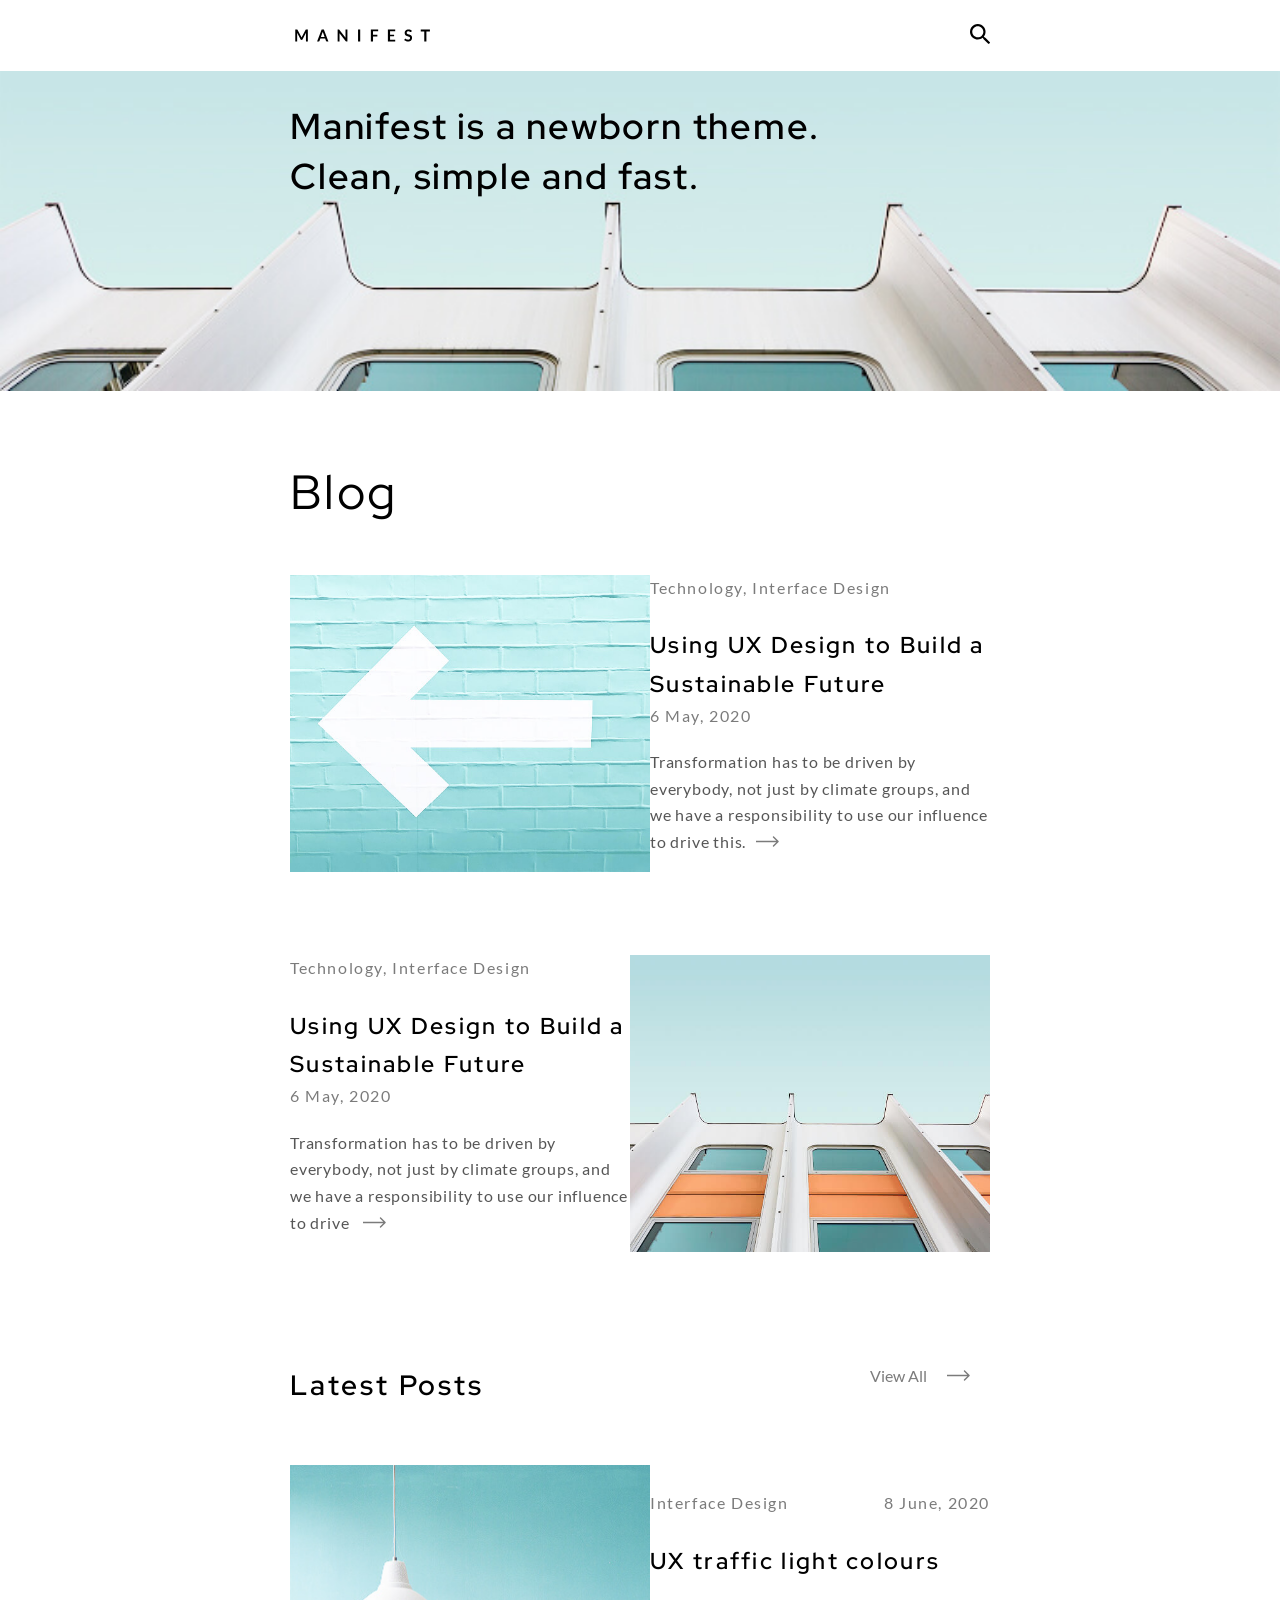
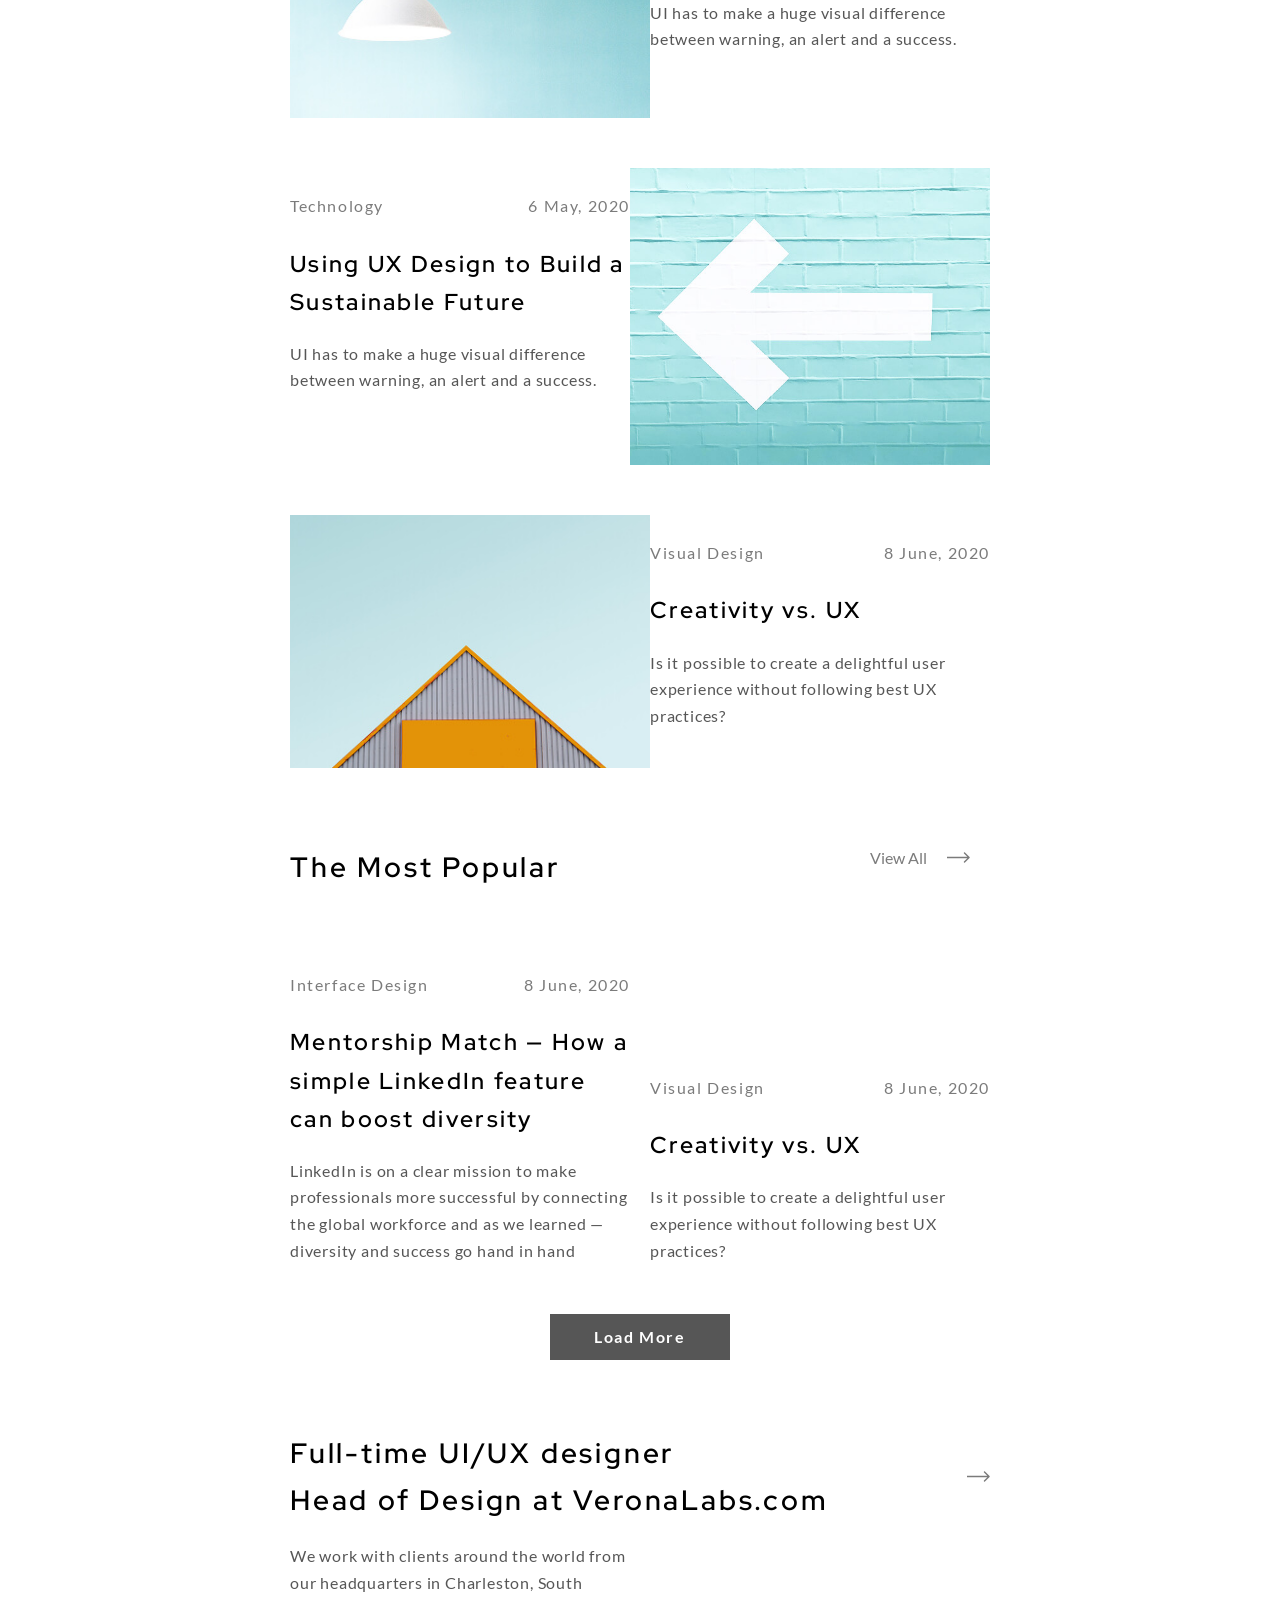
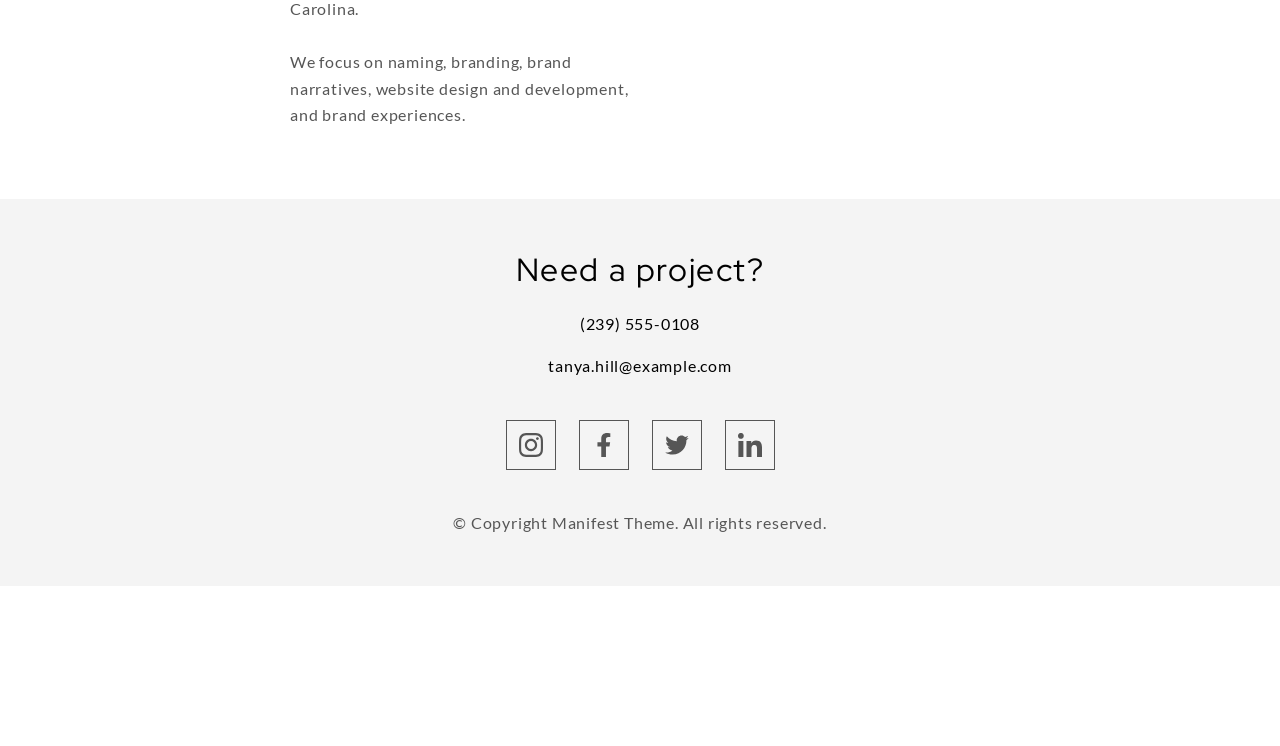
==== index.html @ 8a9cff82 "finish styles for mobile" ====
<!DOCTYPE html>
<html lang="en">
  <head>
    <meta charset="UTF-8" />
    <meta name="viewport" content="width=device-width, initial-scale=1.0" />
    <title>RWD HW 17</title>
    <link
      rel="shortcut icon"
      type="image/x-icon"
      href="./assets/img/svg/favicon.svg"
    />
    <link href="./css/main.css" rel="stylesheet" />
  </head>

  <body>
    <header class="header">
      <div class="container container__header">
        <div class="logo__cont">
          <a class="logo_link" href="./index.html">
            <svg class="logo">
              <use href="./assets/img/svg/sprite.svg#logo"></use>
            </svg>
          </a>
        </div>

        <!-- <div class="menu__cont"></div> -->

        <a class="search_a" href="#" aria-label="Search">
          <svg class="icon icon__search">
            <use href="./assets/img/svg/sprite.svg#search"></use>
          </svg>
        </a>
      </div>
    </header>
    <main class="main">
      <!-- =============HERO=============== -->
      <section class="section section_1">
        <div class="container">
          <h1 class="title title_1">
            Manifest is a newborn theme. Clean, simple and fast.
          </h1>
        </div>
      </section>
      <!-- =============BLOG=============== -->
      <section class="section section_2">
        <div class="container">
          <h2 class="title title_2">Blog</h2>

          <div class="container__content">
            <div class="container__card">
              <div class="container__info">
                <h5 class="title title_5">Technology, Interface Design</h5>
                <h4 class="title title_4">
                  Using UX Design to Build a Sustainable Future
                </h4>
                <time class="time" datetime="2020-05-06">6 May, 2020</time>
                <p class="text">
                  Transformation has to be driven by everybody, not just by
                  climate groups, and we have a responsibility to use our
                  influence to drive this.<svg class="icon__arrow arrow_1">
                    <use href="./assets/img/svg/sprite.svg#arrow"></use>
                  </svg>
                </p>
              </div>

              <div class="container__img">
                <picture>
                  <source
                    srcset="./assets/img/desk/arrow_desk.jpg"
                    media="(min-width: 1158px)"
                  />
                  <source
                    srcset="./assets/img/tab/arrow_tab.jpg"
                    media="(min-width: 768px)"
                  />
                  <source
                    srcset="./assets/img/mob/arrow_mob.jpg"
                    media="(max-width: 767px)"
                  />
                  <img src="./assets/img/desk/arrow_desk.jpg" alt="arrow" />
                </picture>
              </div>
            </div>

            <div class="container__card container__card_2">
              <div class="container__info">
                <h5 class="title title_5">Technology, Interface Design</h5>
                <h4 class="title title_4">
                  Using UX Design to Build a Sustainable Future
                </h4>
                <time class="time" datetime="2020-05-06">6 May, 2020</time>
                <p class="text">
                  Transformation has to be driven by everybody, not just by
                  climate groups, and we have a responsibility to use our
                  influence to drive
                  <span class="span_arrow">
                    <svg class="icon__arrow arrow_1">
                      <use href="./assets/img/svg/sprite.svg#arrow"></use>
                    </svg>
                  </span>
                </p>
              </div>

              <div class="container__img">
                <picture>
                  <source
                    srcset="./assets/img/desk/blog_desk.jpg"
                    media="(min-width: 1158px)"
                  />
                  <source
                    srcset="./assets/img/tab/blog_tab.jpg"
                    media="(min-width: 768px)"
                  />
                  <source
                    srcset="./assets/img/mob/blog_mob.jpg"
                    media="(max-width: 767px)"
                  />
                  <img src="./assets/img/desk/blog_desk.jpg" alt="building" />
                </picture>
              </div>
            </div>
          </div>
        </div>
      </section>
      <!-- =============LATEST=============== -->
      <section class="section section_3">
        <div class="container">
          <div class="container__title">
            <h3 class="title title_3">Latest Posts</h3>
            <div class="view_cont">
              <a class="view_link" href="#"
                >View All
                <svg class="icon__arrow">
                  <use href="./assets/img/svg/sprite.svg#arrow"></use>
                </svg>
              </a>
            </div>
          </div>

          <div class="container__content">
            <div class="container__card container__card_2">
              <div class="container__img">
                <picture>
                  <source
                    srcset="./assets/img/desk/latest_lamp_desk.jpg"
                    media="(min-width: 1158px)"
                  />
                  <source
                    srcset="./assets/img/tab/latest_lamp_tab.jpg"
                    media="(min-width: 768px)"
                  />
                  <source
                    srcset="./assets/img/mob/latest_lamp_mob.jpg"
                    media="(max-width: 767px)"
                  />
                  <img
                    src="./assets/img/desk/latest_lamp_desk.jpg"
                    alt="Lamp"
                  />
                </picture>
              </div>
              <div class="container__info">
                <div class="title_cont">
                  <h5 class="title title_5">Interface Design</h5>
                  <time class="time" datetime="2020-07-08">8 June, 2020</time>
                </div>
                <h4 class="title title_4">UX traffic light colours</h4>
                <p class="text">
                  UI has to make a huge visual difference between warning, an
                  alert and a success.
                </p>
              </div>
            </div>

            <div class="container__card">
              <div class="container__img">
                <picture>
                  <source
                    srcset="./assets/img/desk/arrow_desk.jpg"
                    media="(min-width: 1158px)"
                  />
                  <source
                    srcset="./assets/img/tab/arrow_tab.jpg"
                    media="(min-width: 768px)"
                  />
                  <source
                    srcset="./assets/img/mob/arrow_mob.jpg"
                    media="(max-width: 767px)"
                  />
                  <img src="./assets/img/desk/arrow_desk.jpg" alt="arrow" />
                </picture>
              </div>
              <div class="container__info">
                <div class="title_cont">
                  <h5 class="title title_5">Technology</h5>
                  <time class="time" datetime="2020-05-06">6 May, 2020</time>
                </div>
                <h4 class="title title_4">
                  Using UX Design to Build a Sustainable Future
                </h4>
                <p class="text">
                  UI has to make a huge visual difference between warning, an
                  alert and a success.
                </p>
              </div>
            </div>

            <div class="container__card container__card_2">
              <div class="container__img">
                <picture>
                  <source
                    srcset="./assets/img/desk/latest_roof_desk.jpg"
                    media="(min-width: 1158px)"
                  />
                  <source
                    srcset="./assets/img/tab/latest_roof_tab.jpg"
                    media="(min-width: 768px)"
                  />
                  <source
                    srcset="./assets/img/mob/latest_roof_mob.jpg"
                    media="(max-width: 767px)"
                  />
                  <img
                    src="./assets/img/desk/latest_roof_desk.jpg"
                    alt="roof"
                  />
                </picture>
              </div>
              <div class="container__info">
                <div class="title_cont">
                  <h5 class="title title_5">Visual Design</h5>
                  <time class="time" datetime="2020-07-08">8 June, 2020</time>
                </div>
                <h4 class="title title_4">Creativity vs. UX</h4>
                <p class="text text_b">
                  Is it possible to create a delightful user experience without
                  following best UX practices?
                </p>
              </div>
            </div>
          </div>
        </div>
      </section>
      <!-- =============POPULAR=============== -->
      <section class="section section_4">
        <div class="container">
          <div class="container__title">
            <h3 class="title title_3">The Most Popular</h3>
            <div class="view_cont">
              <a class="view_link" href="#"
                >View All
                <svg class="icon__arrow">
                  <use href="./assets/img/svg/sprite.svg#arrow"></use>
                </svg>
              </a>
            </div>
          </div>

          <div class="container__content">
            <div class="container__card container__card_p">
              <div class="container__img">
                <picture>
                  <source
                    srcset="./assets/img/desk/mentorship_desk.jpg"
                    media="(min-width: 1158px)"
                  />
                  <source
                    srcset="./assets/img/tab/mentorship_tab.jpg"
                    media="(min-width: 768px)"
                  />
                  <source
                    srcset="./assets/img/mob/mentorship_mob.jpg"
                    media="(max-width: 767px)"
                  />
                  <img src="./assets/img/desk/mentorship_desk.jpg" alt="Lamp" />
                </picture>
              </div>

              <div class="container__info">
                <div class="title_cont">
                  <h5 class="title title_5">Interface Design</h5>
                  <time class="time" datetime="2020-07-08">8 June, 2020</time>
                </div>
                <h4 class="title title_4">
                  Mentorship Match — How a simple LinkedIn feature can boost
                  diversity
                </h4>
                <p class="text">
                  LinkedIn is on a clear mission to make professionals more
                  successful by connecting the global workforce and as we
                  learned — diversity and success go hand in hand
                </p>
              </div>
            </div>

            <div class="container__card container__card_p">
              <div class="container__img">
                <picture>
                  <source
                    srcset="./assets/img/desk/creativity_desk.jpg"
                    media="(min-width: 1158px)"
                  />
                  <source
                    srcset="./assets/img/tab/creativity_tab.jpg"
                    media="(min-width: 768px)"
                  />
                  <source
                    srcset="./assets/img/mob/creativity_mob.jpg"
                    media="(max-width: 767px)"
                  />
                  <img src="./assets/img/desk/creativity_desk.jpg" alt="Lamp" />
                </picture>
              </div>

              <div class="container__info">
                <div class="title_cont">
                  <h5 class="title title_5">Visual Design</h5>
                  <time class="time" datetime="2020-07-08">8 June, 2020</time>
                </div>
                <h4 class="title title_4">Creativity vs. UX</h4>
                <p class="text">
                  Is it possible to create a delightful user experience without
                  following best UX practices?
                </p>
              </div>
            </div>
          </div>
          <button class="btn" type="button">Load More</button>
        </div>
      </section>
      <!-- =============INFO=============== -->
      <section class="section section_5">
        <div class="container">
          <div class="container__title">
            <h3 class="title title_3">
              Full-time UI/UX designer <br />
              Head of Design at VeronaLabs.com
            </h3>
            <svg class="icon__arrow">
              <use href="./assets/img/svg/sprite.svg#arrow"></use>
            </svg>
          </div>
          <div class="container__info">
            <p class="text">
              We work with clients around the world from our headquarters in
              Charleston, South Carolina. <br />
              <br />
              We focus on naming, branding, brand narratives, website design and
              development, and brand experiences.
            </p>
          </div>
        </div>
      </section>
    </main>
    <!-- =============FOOTER=============== -->
    <footer class="footer">
      <div class="container container__foo">
        <div class="foo_cont">
          <div class="foo_cont_title">
            <h2 class="title title_2 title_foo">Need a project?</h2>
            <ul class="menu_contact">
              <li class="menu_item_contact">
                <a class="text link_cont" href="tel:+12395550108"
                  >(239) 555-0108</a
                >
              </li>
              <li class="menu_item_contact">
                <a class="text link_cont" href="mailto:tanya.hill@example.com"
                  >tanya.hill@example.com</a
                >
              </li>
            </ul>
          </div>

          <div class="cont_soc">
            <ul class="menu menu__soc">
              <li class="menu__item">
                <a
                  class="menu__link"
                  href="https://www.instagram.com/"
                  target="_blank"
                >
                  <svg class="icon__social">
                    <use href="./assets/img/svg/sprite.svg#instagram"></use>
                  </svg>
                </a>
              </li>

              <li class="menu__item">
                <a
                  class="menu__link"
                  href="https://www.facebook.com"
                  target="_blank"
                >
                  <svg class="icon__social">
                    <use href="./assets/img/svg/sprite.svg#facebook"></use>
                  </svg>
                </a>
              </li>

              <li class="menu__item">
                <a class="menu__link" href="https://x.com/" target="_blank">
                  <svg class="icon__social">
                    <use href="./assets/img/svg/sprite.svg#twitter"></use>
                  </svg>
                </a>
              </li>

              <li class="menu__item">
                <a
                  class="menu__link"
                  href="https://ua.linkedin.com/"
                  target="_blank"
                >
                  <svg class="icon__social">
                    <use href="./assets/img/svg/sprite.svg#linkedin"></use>
                  </svg>
                </a>
              </li>
            </ul>
          </div>
        </div>

        <div class="small">
          <small class="text copy"
            >&copy; Copyright Manifest Theme. All rights reserved.</small
          >
        </div>
      </div>
    </footer>
  </body>
</html>
---- css/main.css ----
.container__header, .view_cont .view_link, .menu__link, .foo_cont, .menu_contact {
  display: flex;
  justify-content: center;
  align-items: center;
}

@font-face {
  font-family: "Lato";
  src: url("../assets/fonts/Lato/Lato-Regular.woff2") format("woff2"), url("../assets/fonts/Lato/Lato-Regular.woff") format("woff");
  font-weight: 400;
  font-style: normal;
  font-display: swap;
}
@font-face {
  font-family: "Lato";
  src: url("../assets/fonts/Lato/Lato-Bold.woff2") format("woff2"), url("../assets/fonts/Lato/Lato-Bold.woff") format("woff");
  font-weight: 700;
  font-style: normal;
  font-display: swap;
}
@font-face {
  font-family: "RedHatDisplay";
  src: url("../assets/fonts/Red-Hat-Display/RedHatDisplayRegular.woff2") format("woff2"), url("../assets/fonts/Red-Hat-Display/RedHatDisplayRegular.woff") format("woff");
  font-weight: 400;
  font-style: normal;
  font-display: swap;
}
@font-face {
  font-family: "RedHatDisplay";
  src: url("../assets/fonts/Red-Hat-Display/RedHatDisplayMedium.woff2") format("woff2"), url("../assets/fonts/Red-Hat-Display/RedHatDisplayMedium.woff") format("woff");
  font-weight: 500;
  font-style: normal;
  font-display: swap;
}
@font-face {
  font-family: "RedHatDisplay";
  src: url("../assets/fonts/Red-Hat-Display/RedHatDisplaySemiBold.woff2") format("woff2"), url("../assets/fonts/Red-Hat-Display/RedHatDisplaySemiBold.woff") format("woff");
  font-weight: 600;
  font-style: normal;
  font-display: swap;
}
*,
*::before,
*::after {
  box-sizing: border-box;
  padding: 0;
  margin: 0;
}

html,
body {
  font-family: "Lato";
  min-height: 100vh;
}

ul,
ol {
  padding-left: 0;
  list-style: none;
}

a {
  text-decoration: none;
}

img {
  display: block;
  max-width: 100%;
}

.container {
  max-width: 300px;
  margin: 0 auto;
}
@media screen and (min-width: 768px) {
  .container {
    max-width: 700px;
  }
}
@media screen and (min-width: 1440px) {
  .container {
    max-width: 1170px;
  }
}
.container__header {
  justify-content: space-between;
}
.container__foo {
  display: flex;
  flex-direction: column;
  gap: 40px;
}
.container__card {
  display: flex;
  flex-direction: column;
}
@media screen and (min-width: 768px) {
  .container__card {
    margin-top: 50px;
    flex-direction: row-reverse;
    justify-content: space-between;
  }
  .container__card_2 {
    flex-direction: row;
  }
  .container__card_p {
    flex-direction: column;
  }
}
@media screen and (min-width: 768px) {
  .container__info {
    max-width: 340px;
  }
}
@media screen and (min-width: 768px) {
  .container__title {
    display: flex;
    align-items: center;
    justify-content: space-between;
  }
}

.header {
  padding: 24px 0px;
}

.logo {
  width: 145px;
  height: 13px;
}
@media screen and (min-width: 1440px) {
  .logo {
    width: 142px;
    height: 12px;
  }
}

.icon__search {
  width: 20px;
  height: 20px;
}
@media screen and (min-width: 1440px) {
  .icon__search {
    width: 18px;
    height: 16px;
  }
}

.section {
  margin-top: 70px;
  background-size: cover;
  background-position: center;
  background-repeat: no-repeat;
}
.section_1 {
  margin-top: 0;
  padding-top: 70px;
  min-height: 500px;
  background-image: url(../assets/img/mob/hero_mob.jpg);
}
@media screen and (min-width: 768px) {
  .section_1 {
    background-image: url(../assets/img/tab/hero_tab.jpg);
    padding-top: 0;
    min-height: 320px;
  }
}
@media screen and (min-width: 1440px) {
  .section_1 {
    background-image: url(../assets/img/desk/hero_desk.jpg);
    min-height: 600px;
  }
}
@media screen and (min-width: 768px) {
  .section_4 .container__content {
    display: flex;
    justify-content: space-between;
  }
}

.title {
  padding: 0;
  font-family: "RedHatDisplay";
  color: #000;
  line-height: 166%;
  font-weight: 400;
  letter-spacing: 0.05em;
}
.title_1 {
  font-weight: 600;
  font-size: 30px;
  line-height: 167%;
}
@media screen and (min-width: 768px) {
  .title_1 {
    padding-top: 30px;
    max-width: 540px;
    font-size: 36px;
    line-height: 139%;
  }
}
@media screen and (min-width: 1440px) {
  .title_1 {
    padding-top: 100px;
    font-size: 48px;
    line-height: 133%;
    max-width: 770px;
  }
}
.title_2 {
  line-height: 133%;
  font-size: 48px;
}
@media screen and (max-width: 766px) {
  .title_2 {
    display: flex;
    justify-content: center;
  }
}
.title_foo {
  font-size: 32px;
}
.title_3 {
  font-weight: 600;
  font-size: 28px;
  line-height: 129%;
}
@media screen and (min-width: 768px) {
  .title_3 {
    line-height: 166%;
    letter-spacing: 0.1em;
  }
}
.title_4 {
  font-weight: 500;
  font-size: 22px;
  letter-spacing: 0.1em;
  margin-top: 25px;
}
@media screen and (min-width: 768px) {
  .title_4 {
    font-size: 23px;
  }
}
.title_5 {
  font-family: "Lato";
  font-size: 16px;
  letter-spacing: 0.1em;
  color: #7b7b7b;
}
.title_cont {
  display: flex;
  justify-content: space-between;
  text-align: center;
  align-items: center;
  margin-top: 25px;
}

@media screen and (max-width: 767px) {
  .section_2 .title_4 {
    margin-top: 30px;
  }
  .section_2 .title_5 {
    margin-top: 50px;
  }
  .section_2 .text {
    margin-top: 40px;
    margin-bottom: 30px;
  }
  .section_2 .time {
    margin-top: 10px;
  }
  .section_4 .title_4 {
    max-width: 299px;
  }
  .section_5 .title_3 {
    font-weight: 400;
    font-size: 24px;
    max-width: 291px;
    margin-bottom: 15px;
  }
}
.time {
  font-weight: 400;
  font-size: 16px;
  line-height: 166%;
  letter-spacing: 0.1em;
  color: #7b7b7b;
}

.text {
  font-weight: 400;
  font-size: 16px;
  line-height: 166%;
  letter-spacing: 0.05em;
  color: #565656;
  margin-top: 20px;
  margin-bottom: 50px;
}
.text_b {
  margin-bottom: 0;
}

.view_cont .view_link {
  justify-content: start;
  gap: 20px;
  color: #7b7b7b;
  margin-top: 10px;
  margin-bottom: 30px;
}

.view_link {
  min-width: 120px;
}

.icon__arrow {
  width: 23px;
  height: 13px;
  fill: #7b7b7b;
}

.arrow_1 {
  margin-left: 10px;
}

.btn {
  font-family: "Lato";
  font-weight: 700;
  font-size: 16px;
  line-height: 166%;
  letter-spacing: 0.1em;
  color: #fff;
  min-width: 180px;
  height: 46px;
  background: #565656;
  border: none;
  display: block;
  margin: 0 auto;
}

a,
button {
  /* The second value here is a fallback. */
  cursor: url(../assets/img/svg/cursor.svg), auto;
  /* You may need coordinates to adjust the pointer
     for example, the custom cursor is circular and you want
     the middle to be where you click */
  cursor: url(../assets/img/svg/cursor.svg) 15 15, move;
}

.footer {
  margin-top: 70px;
  background: #f4f4f4;
  padding: 50px 0px;
}
@media screen and (min-width: 1440px) {
  .footer {
    padding-top: 70px;
    padding-bottom: 30px;
  }
}

.menu {
  display: flex;
  gap: 23px;
}
.menu__link {
  width: 50px;
  height: 50px;
  border: 1px solid #565656;
  background-color: #f4f4f4;
}
.menu__link:hover, .menu__link:focus {
  background-color: #565656;
}
.menu__link:hover .icon__social, .menu__link:focus .icon__social {
  fill: #fff;
}

.link_cont {
  color: #000;
}

.icon__social {
  width: 24px;
  height: 24px;
  fill: #565656;
}

.foo_cont {
  justify-content: space-between;
  flex-direction: column;
  gap: 40px;
}
@media screen and (min-width: 1440px) {
  .foo_cont {
    flex-direction: row;
  }
}

.small {
  text-align: center;
}
@media screen and (min-width: 768px) {
  .small {
    font-size: 12px;
  }
}

.menu_contact {
  margin-top: 20px;
  flex-direction: column;
  gap: 15px;
}/*# sourceMappingURL=main.css.map */
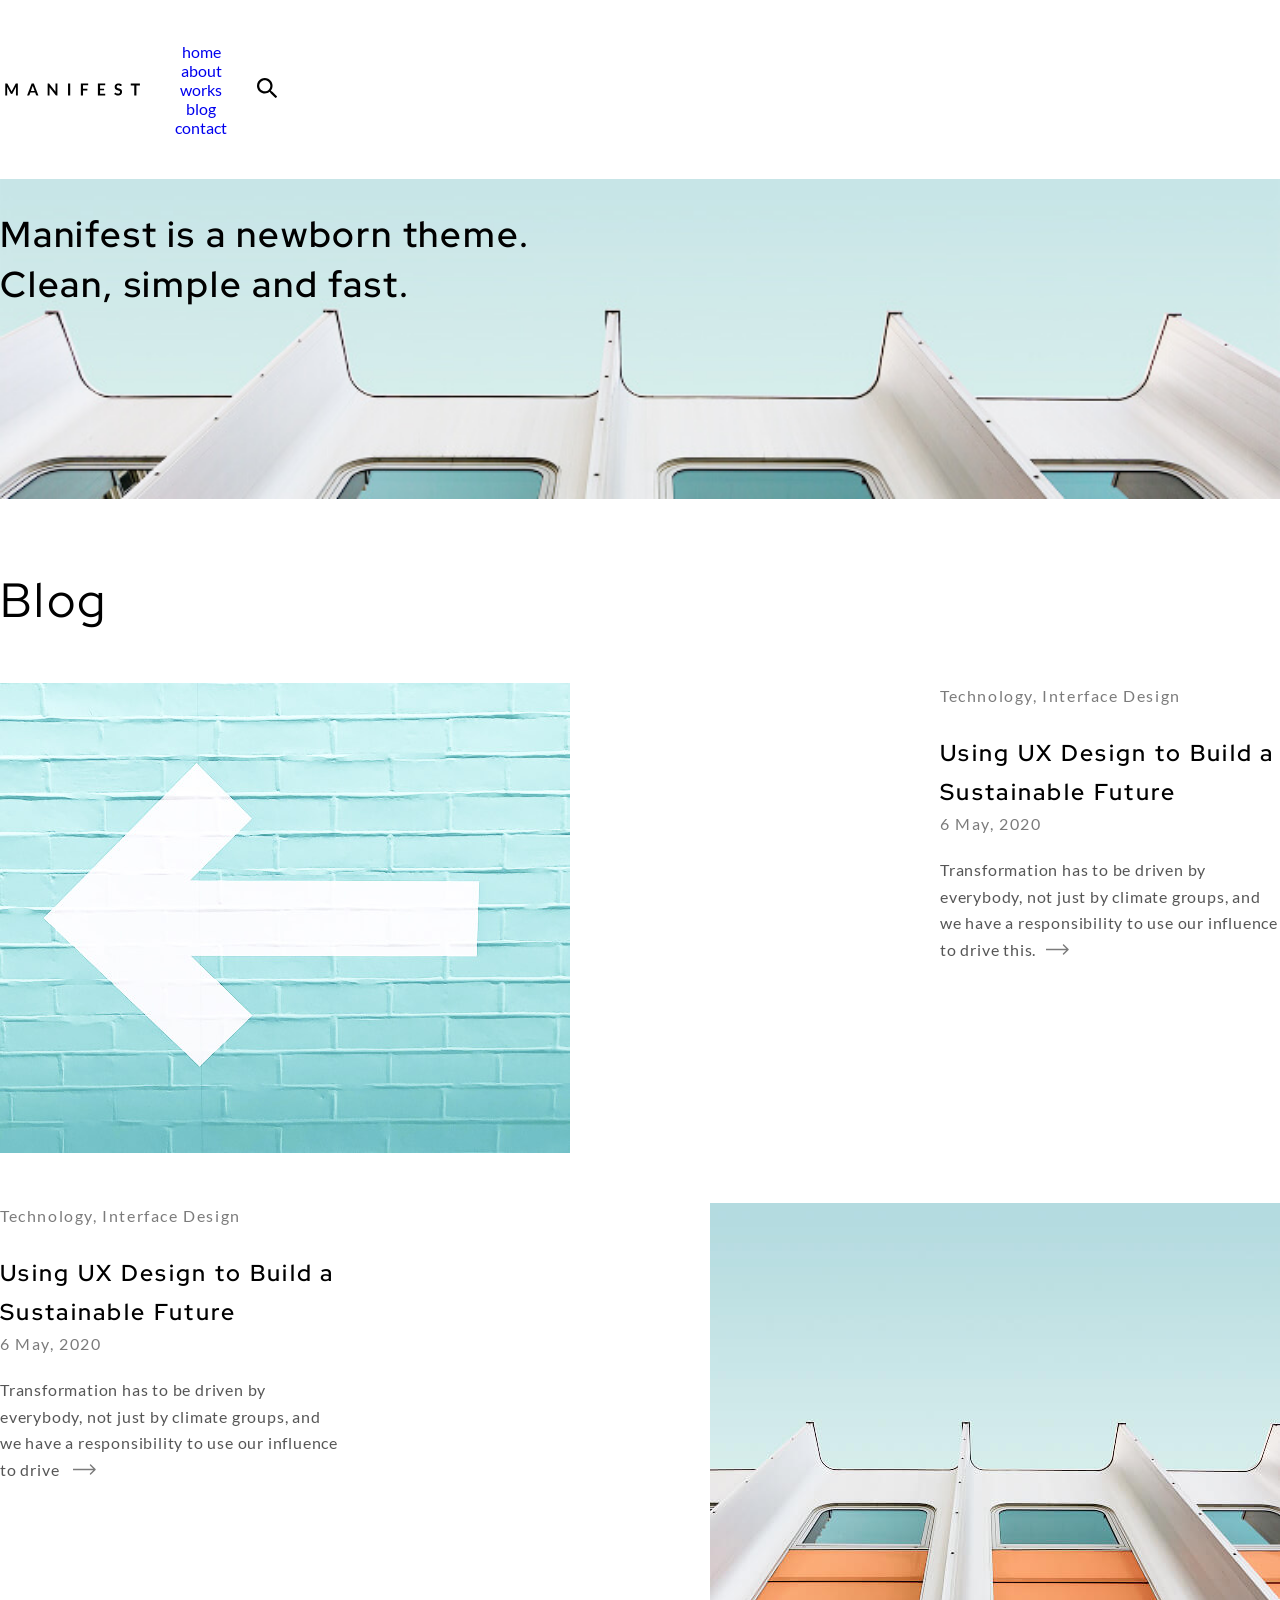
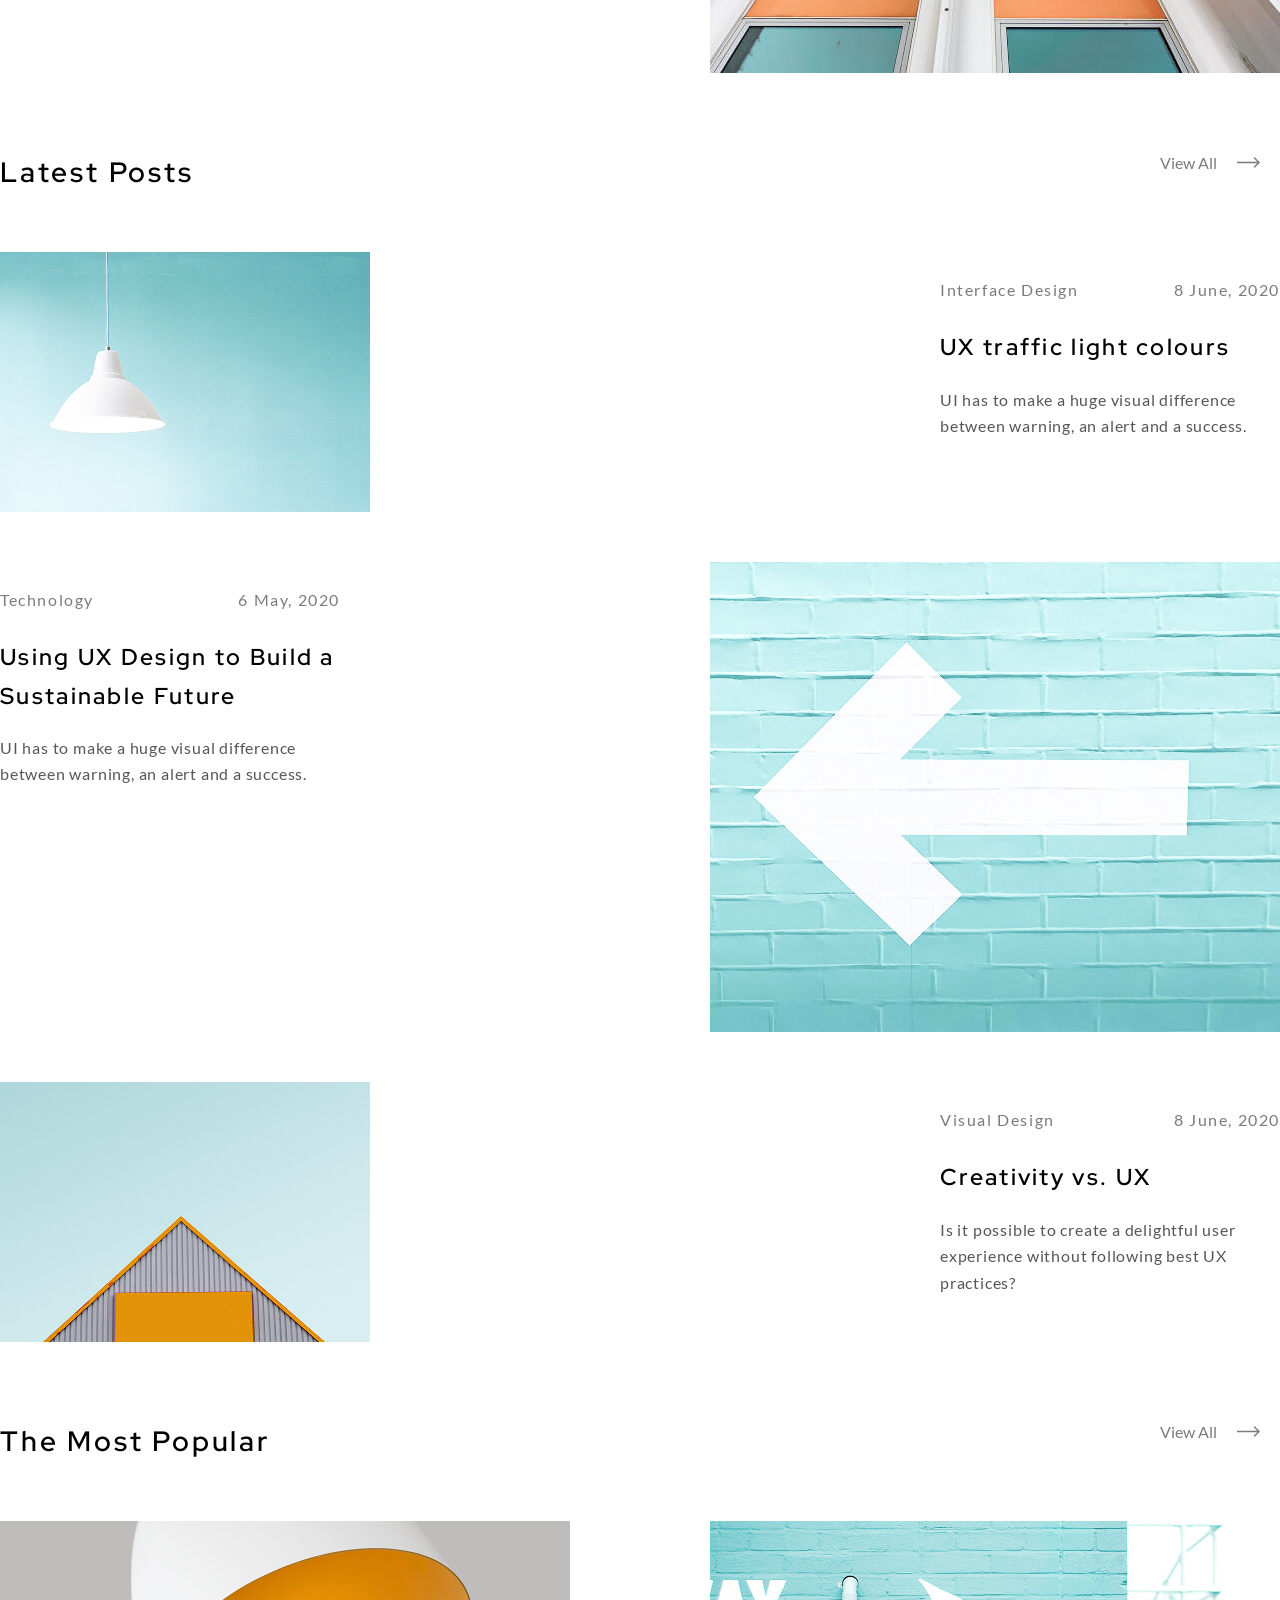
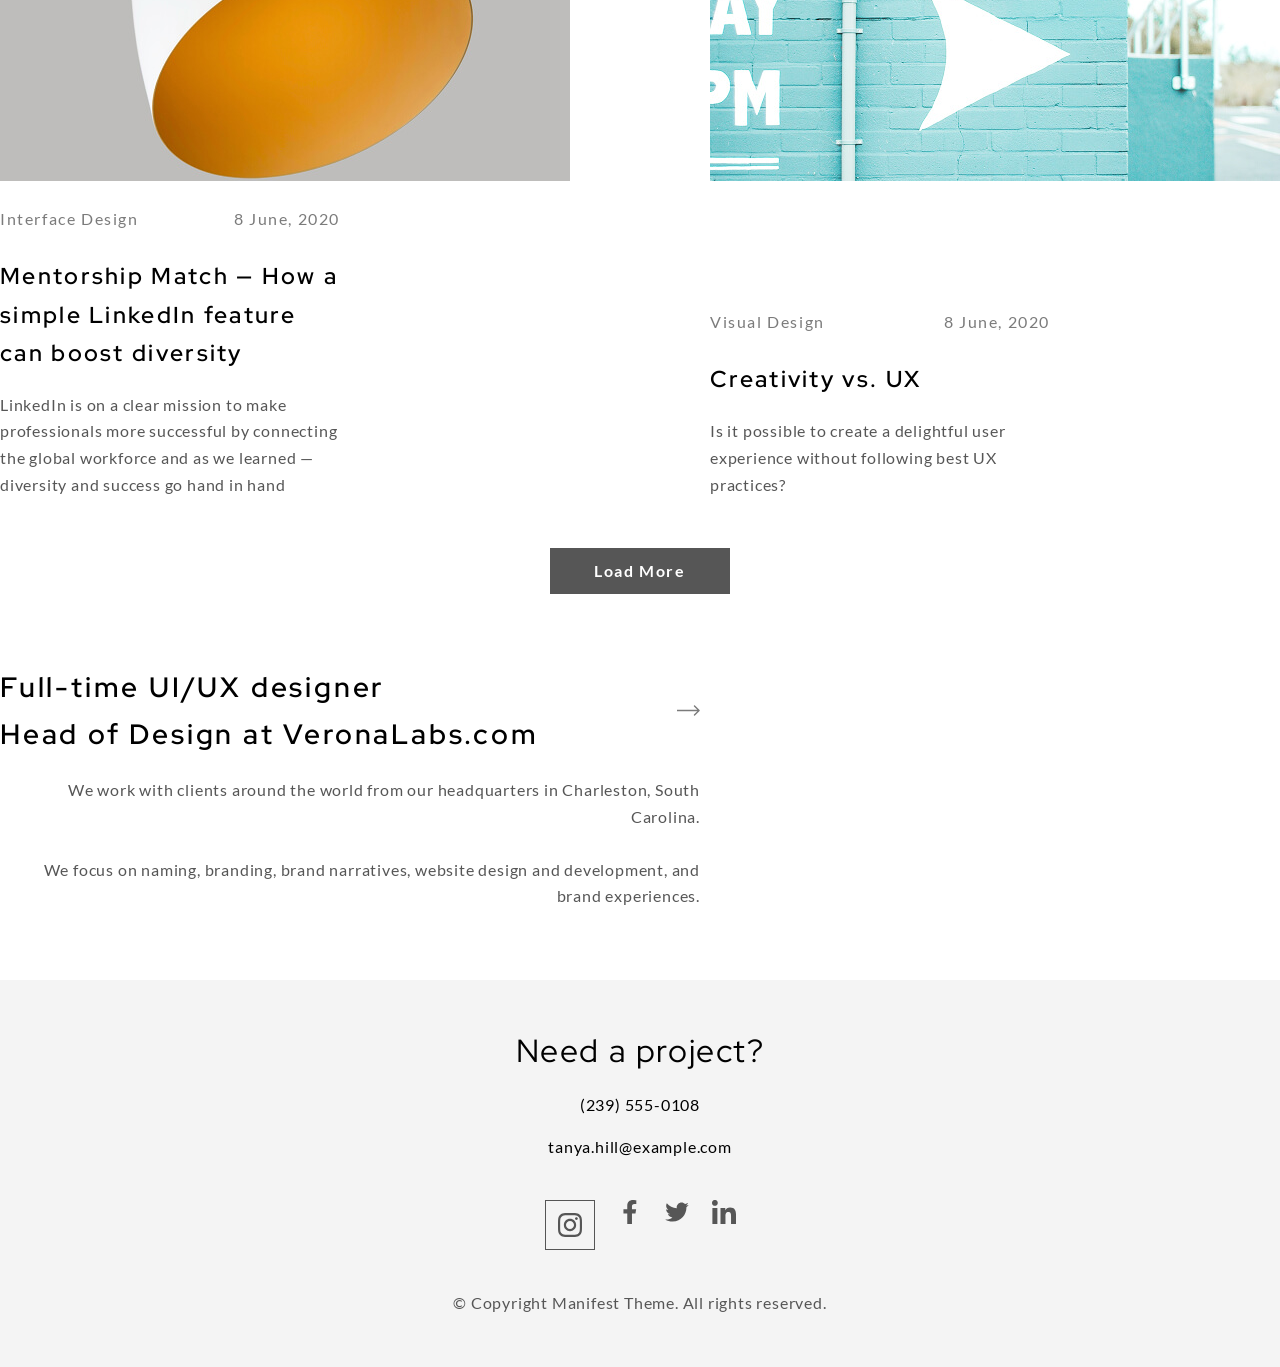
==== commit 69dacd63: "fix problem with vars" ====
--- a/index.html
+++ b/index.html
@@ -3,7 +3,7 @@
   <head>
     <meta charset="UTF-8" />
     <meta name="viewport" content="width=device-width, initial-scale=1.0" />
-    <title>RWD HW 17</title>
+    <title>RWD HW 18</title>
     <link
       rel="shortcut icon"
       type="image/x-icon"
@@ -23,13 +23,36 @@
           </a>
         </div>
 
-        <!-- <div class="menu__cont"></div> -->
-
-        <a class="search_a" href="#" aria-label="Search">
-          <svg class="icon icon__search">
-            <use href="./assets/img/svg/sprite.svg#search"></use>
-          </svg>
-        </a>
+        <nav class="nav">
+          <input class="nav__burger burger" type="checkbox" id="nav-burger" />
+          <label class="burger__img" for="nav-burger"></label>
+
+          <ul class="menu">
+            <li class="menu__item">
+              <a href="#">home</a>
+            </li>
+            <li class="menu__item">
+              <a href="#">about</a>
+            </li>
+            <li class="menu__item">
+              <a href="#">works</a>
+            </li>
+            <li class="menu__item">
+              <a href="#">blog</a>
+            </li>
+            <li class="menu__item">
+              <a href="#">contact</a>
+            </li>
+          </ul>
+        </nav>
+
+        <div class="search">
+          <a class="search_a" href="#" aria-label="Search">
+            <svg class="icon icon__search">
+              <use href="./assets/img/svg/sprite.svg#search"></use>
+            </svg>
+          </a>
+        </div>
       </div>
     </header>
     <main class="main">
@@ -330,7 +353,7 @@
       </section>
       <!-- =============INFO=============== -->
       <section class="section section_5">
-        <div class="container">
+        <div class="container cont_info">
           <div class="container__title">
             <h3 class="title title_3">
               Full-time UI/UX designer <br />
@@ -340,8 +363,8 @@
               <use href="./assets/img/svg/sprite.svg#arrow"></use>
             </svg>
           </div>
-          <div class="container__info">
-            <p class="text">
+          <div class="sub_cont_info">
+            <p class="text text_info">
               We work with clients around the world from our headquarters in
               Charleston, South Carolina. <br />
               <br />
@@ -373,10 +396,10 @@
           </div>
 
           <div class="cont_soc">
-            <ul class="menu menu__soc">
-              <li class="menu__item">
+            <ul class="menuf menu__soc">
+              <li class="menuf__item">
                 <a
-                  class="menu__link"
+                  class="menuf__link"
                   href="https://www.instagram.com/"
                   target="_blank"
                 >
--- a/css/main.css
+++ b/css/main.css
@@ -1,4 +1,4 @@
-.container__header, .view_cont .view_link, .menu__link, .foo_cont, .menu_contact {
+.container__header, .view_cont .view_link, .menuf__link, .foo_cont, .menu_contact {
   display: flex;
   justify-content: center;
   align-items: center;
@@ -68,20 +68,37 @@
   max-width: 100%;
 }
 
-.container {
-  max-width: 300px;
-  margin: 0 auto;
-}
-@media screen and (min-width: 768px) {
-  .container {
-    max-width: 700px;
-  }
-}
-@media screen and (min-width: 1440px) {
-  .container {
-    max-width: 1170px;
-  }
-}
+.header,
+.banner,
+.blog,
+.footer {
+  padding: 0 calc(50vw - 720px);
+}
+@media screen and (max-width: 1200px) {
+  .header,
+  .banner,
+  .blog,
+  .footer {
+    padding: 0 calc(50vw - (720px - 3%));
+  }
+}
+@media screen and (max-width: 992px) {
+  .header,
+  .banner,
+  .blog,
+  .footer {
+    padding: 0 calc(50vw - (720px - 27%));
+  }
+}
+@media screen and (max-width: 768px) {
+  .header,
+  .banner,
+  .blog,
+  .footer {
+    padding: 0 15px;
+  }
+}
+
 .container__header {
   justify-content: space-between;
 }
@@ -121,7 +138,148 @@
 }
 
 .header {
-  padding: 24px 0px;
+  display: flex;
+  justify-content: space-between;
+  align-items: center;
+  gap: 1.8vw;
+  padding-top: 24px;
+  padding-bottom: 24px;
+}
+@media screen and (min-width: 992px) {
+  .header {
+    padding-top: 42px;
+    padding-bottom: 42px;
+  }
+}
+
+.nav {
+  order: 2;
+  flex-grow: 0;
+}
+@media screen and (min-width: 992px) {
+  .nav {
+    order: 0;
+    display: flex;
+    justify-content: flex-end;
+    flex-grow: 1;
+  }
+}
+
+.menu {
+  position: absolute;
+  right: 0;
+  top: 70px;
+  width: 340px;
+  visibility: hidden;
+  opacity: 0;
+  flex-direction: column;
+  z-index: 2;
+  background: #85b4c7;
+  padding: 0 0;
+  gap: 0;
+  transition: all 0.5s;
+  transition: opacity 0.5s, visibility 0.5s;
+}
+@media screen and (min-width: 992px) {
+  .menu {
+    position: static;
+    width: auto;
+    opacity: 1;
+    visibility: visible;
+    flex-direction: row;
+    background: none;
+    gap: 2.3vw;
+    padding: 0 30px;
+  }
+}
+.menu__item {
+  text-align: center;
+  padding: 10px 0;
+  border-bottom: 1px solid #e5d9d9;
+}
+@media screen and (min-width: 992px) {
+  .menu__item {
+    padding: 0;
+    border: none;
+  }
+}
+.menu__link {
+  position: relative;
+  text-decoration: none;
+  text-transform: uppercase;
+  font-size: 0.875rem;
+  letter-spacing: 0.3em;
+  font-weight: 400;
+}
+.menu__link::after {
+  content: "";
+  position: absolute;
+  bottom: -5px;
+  left: -14px;
+  transform: translateX(10%);
+  width: 0;
+  height: 1px;
+  opacity: 0;
+  background: #000;
+  transition: all 0.55s;
+}
+.menu__link:hover::after {
+  left: 0;
+  transform: translateX(12%);
+  width: 76%;
+  opacity: 1;
+}
+
+.burger {
+  display: none;
+}
+.burger:checked ~ .menu {
+  opacity: 1;
+  visibility: visible;
+}
+.burger:checked ~ .burger__img {
+  transform: rotate(405deg);
+  transition: all 0.35s;
+}
+.burger:checked ~ .burger__img::before {
+  opacity: 0;
+}
+.burger:checked ~ .burger__img::after {
+  top: 0;
+  transform: rotate(90deg);
+}
+@media screen and (min-width: 992px) {
+  .burger {
+    display: none;
+  }
+}
+.burger__img {
+  display: inline-block;
+  position: relative;
+  top: -3px;
+  width: 34px;
+  height: 2px;
+  background-color: #000;
+  vertical-align: middle;
+}
+.burger__img::after, .burger__img::before {
+  content: "";
+  position: absolute;
+  width: 100%;
+  height: 2px;
+  background-color: #000;
+  left: 0;
+}
+.burger__img::before {
+  top: 10px;
+}
+.burger__img::after {
+  top: -10px;
+}
+@media screen and (min-width: 992px) {
+  .burger__img {
+    display: none;
+  }
 }
 
 .logo {
@@ -148,15 +306,15 @@
 
 .section {
   margin-top: 70px;
-  background-size: cover;
-  background-position: center;
-  background-repeat: no-repeat;
 }
 .section_1 {
   margin-top: 0;
   padding-top: 70px;
   min-height: 500px;
   background-image: url(../assets/img/mob/hero_mob.jpg);
+  background-size: cover;
+  background-position: center;
+  background-repeat: no-repeat;
 }
 @media screen and (min-width: 768px) {
   .section_1 {
@@ -339,7 +497,8 @@
 }
 
 a,
-button {
+button,
+.burger__img {
   /* The second value here is a fallback. */
   cursor: url(../assets/img/svg/cursor.svg), auto;
   /* You may need coordinates to adjust the pointer
@@ -348,6 +507,14 @@
   cursor: url(../assets/img/svg/cursor.svg) 15 15, move;
 }
 
+@media screen and (min-width: 767px) {
+  .cont_info {
+    max-width: 700px;
+  }
+  .text_info {
+    text-align: right;
+  }
+}
 .footer {
   margin-top: 70px;
   background: #f4f4f4;
@@ -360,20 +527,20 @@
   }
 }
 
-.menu {
+.menuf {
   display: flex;
   gap: 23px;
 }
-.menu__link {
+.menuf__link {
   width: 50px;
   height: 50px;
   border: 1px solid #565656;
   background-color: #f4f4f4;
 }
-.menu__link:hover, .menu__link:focus {
+.menuf__link:hover, .menuf__link:focus {
   background-color: #565656;
 }
-.menu__link:hover .icon__social, .menu__link:focus .icon__social {
+.menuf__link:hover .icon__social, .menuf__link:focus .icon__social {
   fill: #fff;
 }
 
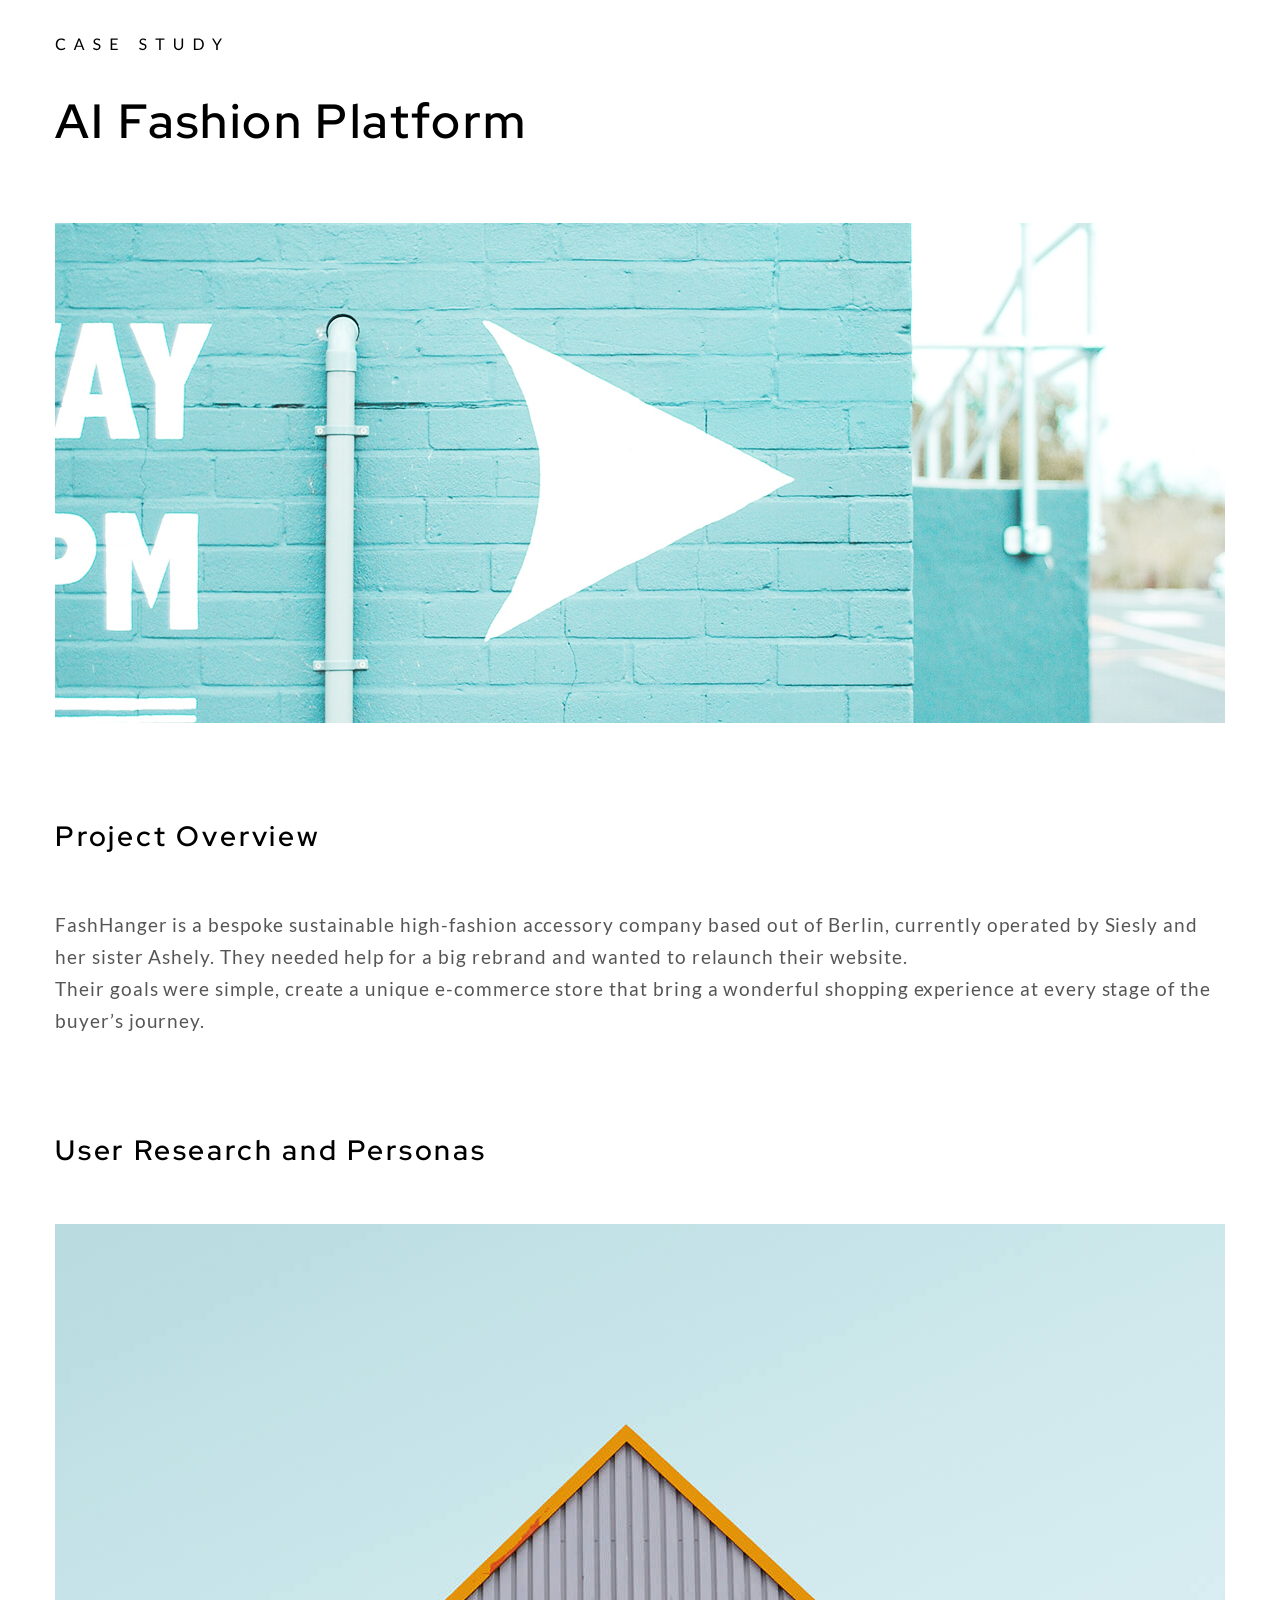
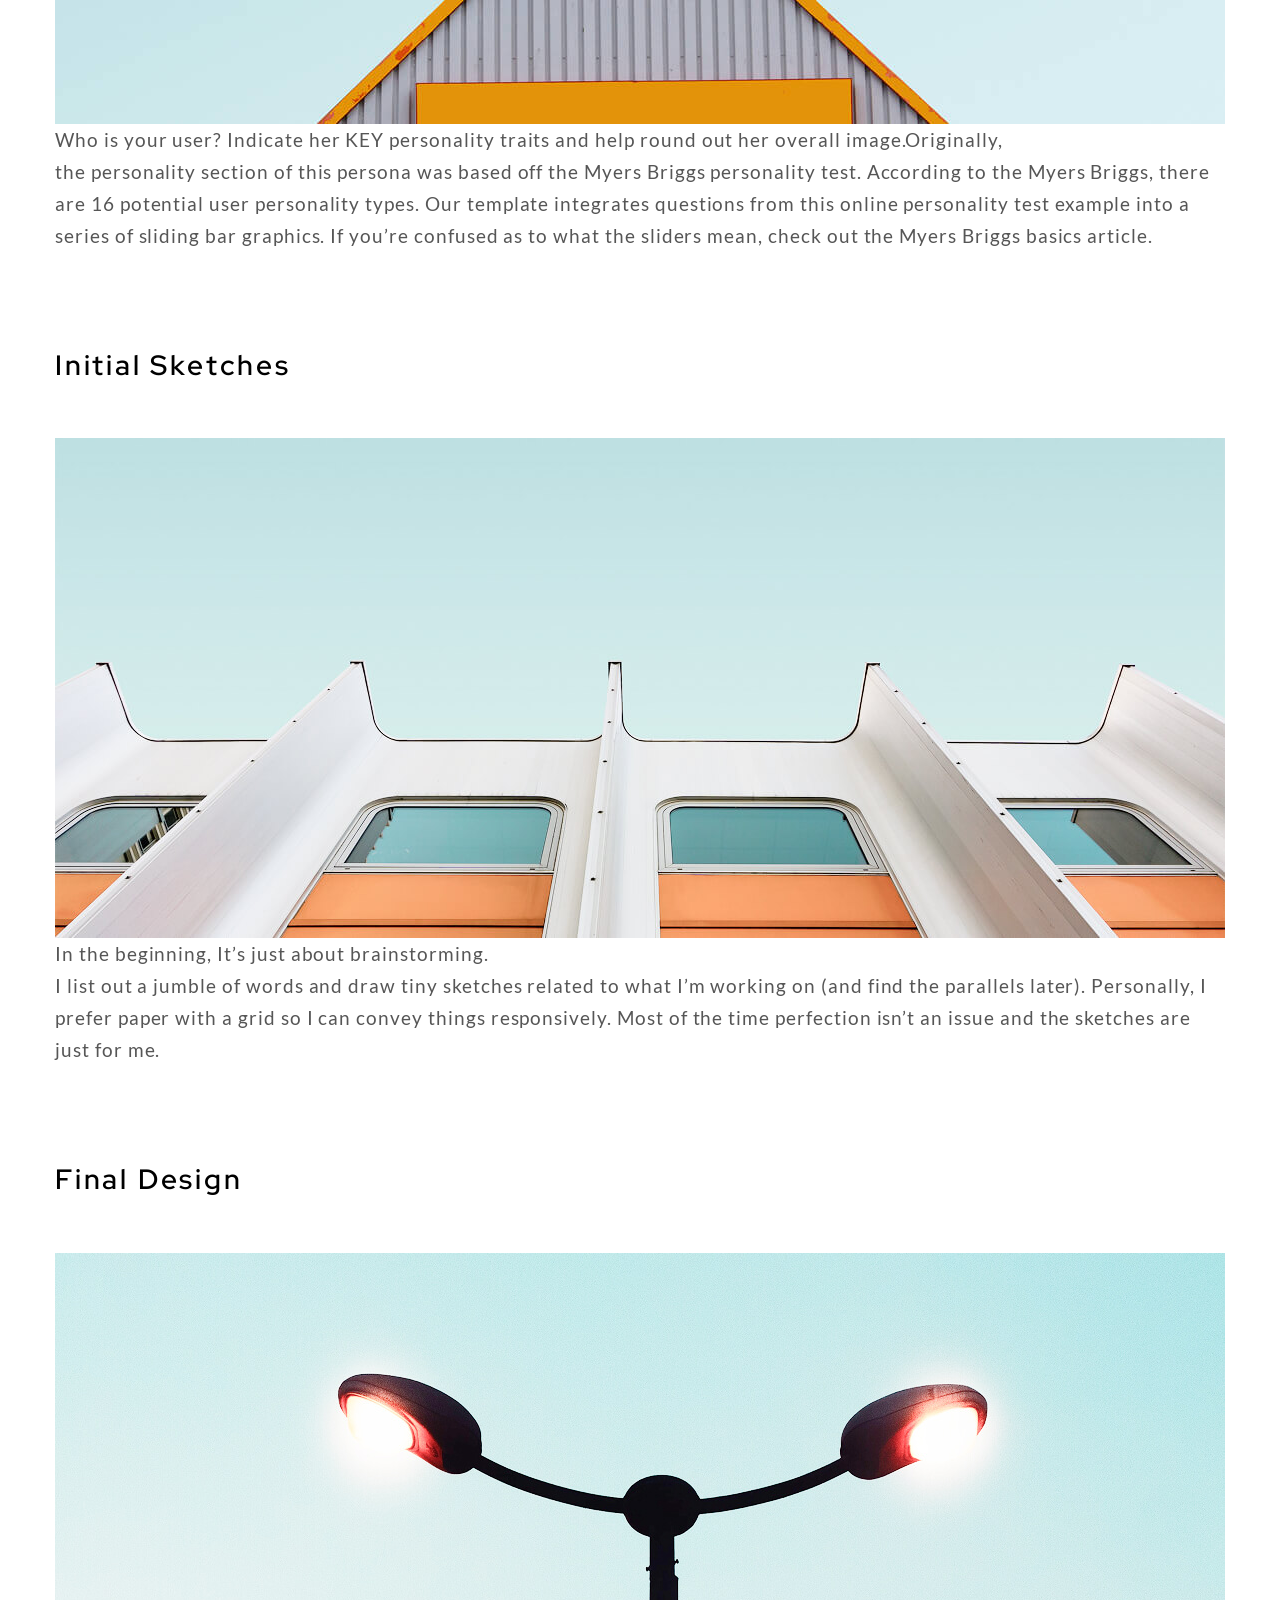
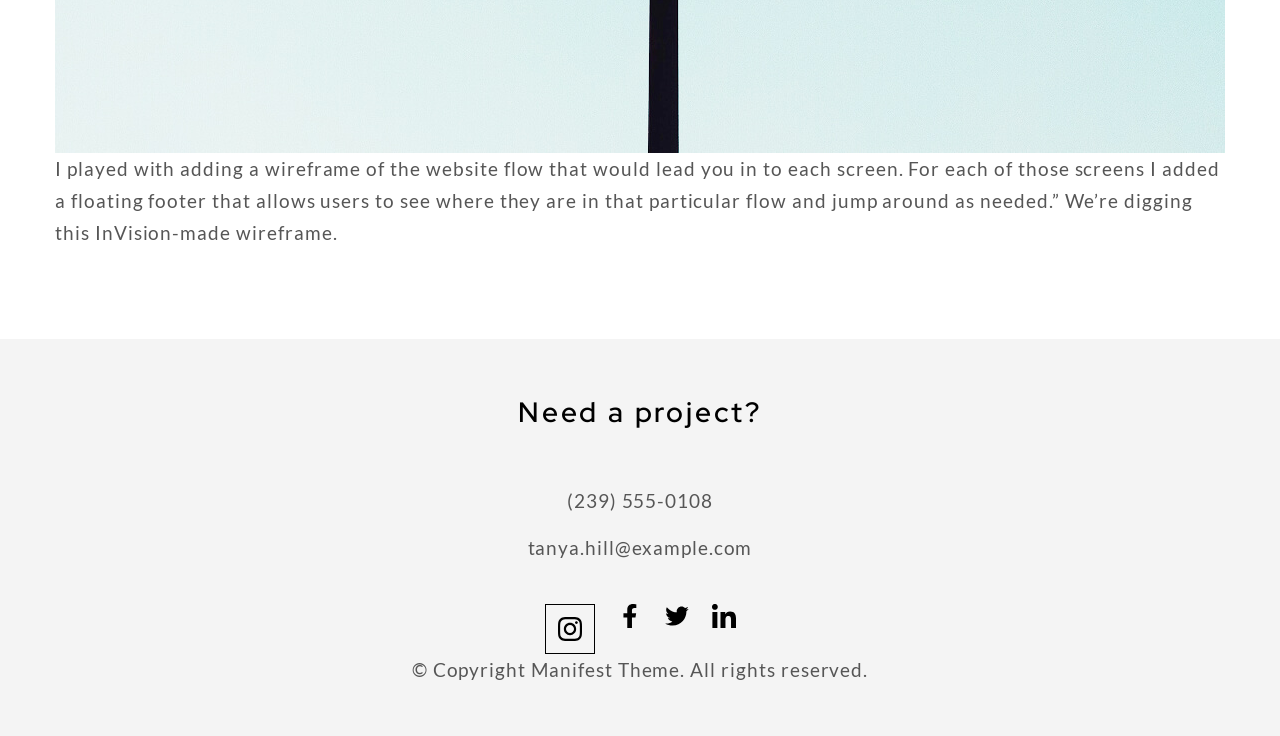
==== commit 01ab78e3: "add sections, header, footer and styles, adaptive, responsive images" ====
--- a/index.html
+++ b/index.html
@@ -3,379 +3,205 @@
   <head>
     <meta charset="UTF-8" />
     <meta name="viewport" content="width=device-width, initial-scale=1.0" />
-    <title>RWD HW 18</title>
+    <title>HW 19</title>
     <link
       rel="shortcut icon"
       type="image/x-icon"
-      href="./assets/img/svg/favicon.svg"
+      href="./assets/img/logo.svg"
     />
-    <link href="./css/main.css" rel="stylesheet" />
+    <link rel="stylesheet" href="./css/main.css" />
   </head>
-
   <body>
     <header class="header">
-      <div class="container container__header">
-        <div class="logo__cont">
-          <a class="logo_link" href="./index.html">
-            <svg class="logo">
-              <use href="./assets/img/svg/sprite.svg#logo"></use>
-            </svg>
-          </a>
-        </div>
-
-        <nav class="nav">
-          <input class="nav__burger burger" type="checkbox" id="nav-burger" />
-          <label class="burger__img" for="nav-burger"></label>
-
-          <ul class="menu">
-            <li class="menu__item">
-              <a href="#">home</a>
-            </li>
-            <li class="menu__item">
-              <a href="#">about</a>
-            </li>
-            <li class="menu__item">
-              <a href="#">works</a>
-            </li>
-            <li class="menu__item">
-              <a href="#">blog</a>
-            </li>
-            <li class="menu__item">
-              <a href="#">contact</a>
-            </li>
-          </ul>
-        </nav>
-
-        <div class="search">
-          <a class="search_a" href="#" aria-label="Search">
-            <svg class="icon icon__search">
-              <use href="./assets/img/svg/sprite.svg#search"></use>
-            </svg>
-          </a>
-        </div>
-      </div>
+      <a class="logo" href="./index.html">
+        <img class="logo__img" src="./assets/img/logo.svg" alt="logo" />
+      </a>
     </header>
     <main class="main">
-      <!-- =============HERO=============== -->
-      <section class="section section_1">
-        <div class="container">
-          <h1 class="title title_1">
-            Manifest is a newborn theme. Clean, simple and fast.
-          </h1>
-        </div>
-      </section>
-      <!-- =============BLOG=============== -->
-      <section class="section section_2">
-        <div class="container">
-          <h2 class="title title_2">Blog</h2>
-
-          <div class="container__content">
-            <div class="container__card">
-              <div class="container__info">
-                <h5 class="title title_5">Technology, Interface Design</h5>
-                <h4 class="title title_4">
-                  Using UX Design to Build a Sustainable Future
-                </h4>
-                <time class="time" datetime="2020-05-06">6 May, 2020</time>
-                <p class="text">
-                  Transformation has to be driven by everybody, not just by
-                  climate groups, and we have a responsibility to use our
-                  influence to drive this.<svg class="icon__arrow arrow_1">
-                    <use href="./assets/img/svg/sprite.svg#arrow"></use>
-                  </svg>
-                </p>
-              </div>
-
-              <div class="container__img">
-                <picture>
-                  <source
-                    srcset="./assets/img/desk/arrow_desk.jpg"
-                    media="(min-width: 1158px)"
-                  />
-                  <source
-                    srcset="./assets/img/tab/arrow_tab.jpg"
-                    media="(min-width: 768px)"
-                  />
-                  <source
-                    srcset="./assets/img/mob/arrow_mob.jpg"
-                    media="(max-width: 767px)"
-                  />
-                  <img src="./assets/img/desk/arrow_desk.jpg" alt="arrow" />
-                </picture>
-              </div>
-            </div>
-
-            <div class="container__card container__card_2">
-              <div class="container__info">
-                <h5 class="title title_5">Technology, Interface Design</h5>
-                <h4 class="title title_4">
-                  Using UX Design to Build a Sustainable Future
-                </h4>
-                <time class="time" datetime="2020-05-06">6 May, 2020</time>
-                <p class="text">
-                  Transformation has to be driven by everybody, not just by
-                  climate groups, and we have a responsibility to use our
-                  influence to drive
-                  <span class="span_arrow">
-                    <svg class="icon__arrow arrow_1">
-                      <use href="./assets/img/svg/sprite.svg#arrow"></use>
-                    </svg>
-                  </span>
-                </p>
-              </div>
-
-              <div class="container__img">
-                <picture>
-                  <source
-                    srcset="./assets/img/desk/blog_desk.jpg"
-                    media="(min-width: 1158px)"
-                  />
-                  <source
-                    srcset="./assets/img/tab/blog_tab.jpg"
-                    media="(min-width: 768px)"
-                  />
-                  <source
-                    srcset="./assets/img/mob/blog_mob.jpg"
-                    media="(max-width: 767px)"
-                  />
-                  <img src="./assets/img/desk/blog_desk.jpg" alt="building" />
-                </picture>
-              </div>
-            </div>
-          </div>
-        </div>
-      </section>
-      <!-- =============LATEST=============== -->
-      <section class="section section_3">
-        <div class="container">
-          <div class="container__title">
-            <h3 class="title title_3">Latest Posts</h3>
-            <div class="view_cont">
-              <a class="view_link" href="#"
-                >View All
-                <svg class="icon__arrow">
-                  <use href="./assets/img/svg/sprite.svg#arrow"></use>
-                </svg>
-              </a>
-            </div>
-          </div>
-
-          <div class="container__content">
-            <div class="container__card container__card_2">
-              <div class="container__img">
-                <picture>
-                  <source
-                    srcset="./assets/img/desk/latest_lamp_desk.jpg"
-                    media="(min-width: 1158px)"
-                  />
-                  <source
-                    srcset="./assets/img/tab/latest_lamp_tab.jpg"
-                    media="(min-width: 768px)"
-                  />
-                  <source
-                    srcset="./assets/img/mob/latest_lamp_mob.jpg"
-                    media="(max-width: 767px)"
-                  />
-                  <img
-                    src="./assets/img/desk/latest_lamp_desk.jpg"
-                    alt="Lamp"
-                  />
-                </picture>
-              </div>
-              <div class="container__info">
-                <div class="title_cont">
-                  <h5 class="title title_5">Interface Design</h5>
-                  <time class="time" datetime="2020-07-08">8 June, 2020</time>
-                </div>
-                <h4 class="title title_4">UX traffic light colours</h4>
-                <p class="text">
-                  UI has to make a huge visual difference between warning, an
-                  alert and a success.
-                </p>
-              </div>
-            </div>
-
-            <div class="container__card">
-              <div class="container__img">
-                <picture>
-                  <source
-                    srcset="./assets/img/desk/arrow_desk.jpg"
-                    media="(min-width: 1158px)"
-                  />
-                  <source
-                    srcset="./assets/img/tab/arrow_tab.jpg"
-                    media="(min-width: 768px)"
-                  />
-                  <source
-                    srcset="./assets/img/mob/arrow_mob.jpg"
-                    media="(max-width: 767px)"
-                  />
-                  <img src="./assets/img/desk/arrow_desk.jpg" alt="arrow" />
-                </picture>
-              </div>
-              <div class="container__info">
-                <div class="title_cont">
-                  <h5 class="title title_5">Technology</h5>
-                  <time class="time" datetime="2020-05-06">6 May, 2020</time>
-                </div>
-                <h4 class="title title_4">
-                  Using UX Design to Build a Sustainable Future
-                </h4>
-                <p class="text">
-                  UI has to make a huge visual difference between warning, an
-                  alert and a success.
-                </p>
-              </div>
-            </div>
-
-            <div class="container__card container__card_2">
-              <div class="container__img">
-                <picture>
-                  <source
-                    srcset="./assets/img/desk/latest_roof_desk.jpg"
-                    media="(min-width: 1158px)"
-                  />
-                  <source
-                    srcset="./assets/img/tab/latest_roof_tab.jpg"
-                    media="(min-width: 768px)"
-                  />
-                  <source
-                    srcset="./assets/img/mob/latest_roof_mob.jpg"
-                    media="(max-width: 767px)"
-                  />
-                  <img
-                    src="./assets/img/desk/latest_roof_desk.jpg"
-                    alt="roof"
-                  />
-                </picture>
-              </div>
-              <div class="container__info">
-                <div class="title_cont">
-                  <h5 class="title title_5">Visual Design</h5>
-                  <time class="time" datetime="2020-07-08">8 June, 2020</time>
-                </div>
-                <h4 class="title title_4">Creativity vs. UX</h4>
-                <p class="text text_b">
-                  Is it possible to create a delightful user experience without
-                  following best UX practices?
-                </p>
-              </div>
-            </div>
-          </div>
-        </div>
-      </section>
-      <!-- =============POPULAR=============== -->
-      <section class="section section_4">
-        <div class="container">
-          <div class="container__title">
-            <h3 class="title title_3">The Most Popular</h3>
-            <div class="view_cont">
-              <a class="view_link" href="#"
-                >View All
-                <svg class="icon__arrow">
-                  <use href="./assets/img/svg/sprite.svg#arrow"></use>
-                </svg>
-              </a>
-            </div>
-          </div>
-
-          <div class="container__content">
-            <div class="container__card container__card_p">
-              <div class="container__img">
-                <picture>
-                  <source
-                    srcset="./assets/img/desk/mentorship_desk.jpg"
-                    media="(min-width: 1158px)"
-                  />
-                  <source
-                    srcset="./assets/img/tab/mentorship_tab.jpg"
-                    media="(min-width: 768px)"
-                  />
-                  <source
-                    srcset="./assets/img/mob/mentorship_mob.jpg"
-                    media="(max-width: 767px)"
-                  />
-                  <img src="./assets/img/desk/mentorship_desk.jpg" alt="Lamp" />
-                </picture>
-              </div>
-
-              <div class="container__info">
-                <div class="title_cont">
-                  <h5 class="title title_5">Interface Design</h5>
-                  <time class="time" datetime="2020-07-08">8 June, 2020</time>
-                </div>
-                <h4 class="title title_4">
-                  Mentorship Match — How a simple LinkedIn feature can boost
-                  diversity
-                </h4>
-                <p class="text">
-                  LinkedIn is on a clear mission to make professionals more
-                  successful by connecting the global workforce and as we
-                  learned — diversity and success go hand in hand
-                </p>
-              </div>
-            </div>
-
-            <div class="container__card container__card_p">
-              <div class="container__img">
-                <picture>
-                  <source
-                    srcset="./assets/img/desk/creativity_desk.jpg"
-                    media="(min-width: 1158px)"
-                  />
-                  <source
-                    srcset="./assets/img/tab/creativity_tab.jpg"
-                    media="(min-width: 768px)"
-                  />
-                  <source
-                    srcset="./assets/img/mob/creativity_mob.jpg"
-                    media="(max-width: 767px)"
-                  />
-                  <img src="./assets/img/desk/creativity_desk.jpg" alt="Lamp" />
-                </picture>
-              </div>
-
-              <div class="container__info">
-                <div class="title_cont">
-                  <h5 class="title title_5">Visual Design</h5>
-                  <time class="time" datetime="2020-07-08">8 June, 2020</time>
-                </div>
-                <h4 class="title title_4">Creativity vs. UX</h4>
-                <p class="text">
-                  Is it possible to create a delightful user experience without
-                  following best UX practices?
-                </p>
-              </div>
-            </div>
-          </div>
-          <button class="btn" type="button">Load More</button>
-        </div>
-      </section>
-      <!-- =============INFO=============== -->
-      <section class="section section_5">
-        <div class="container cont_info">
-          <div class="container__title">
-            <h3 class="title title_3">
-              Full-time UI/UX designer <br />
-              Head of Design at VeronaLabs.com
-            </h3>
-            <svg class="icon__arrow">
-              <use href="./assets/img/svg/sprite.svg#arrow"></use>
-            </svg>
-          </div>
-          <div class="sub_cont_info">
-            <p class="text text_info">
-              We work with clients around the world from our headquarters in
-              Charleston, South Carolina. <br />
-              <br />
-              We focus on naming, branding, brand narratives, website design and
-              development, and brand experiences.
-            </p>
-          </div>
-        </div>
+      <section class="section 1">
+        <h1 class="title title_1">AI Fashion Platform</h1>
+        <picture>
+          <source
+            srcset="
+              ./assets/img/desk/hero_desk.jpg    1x,
+              ./assets/img/desk/hero@2x.jpg      2x,
+              ./assets/img/desk/hero_desk@3x.jpg 3x
+            "
+            media="(min-width: 1158px)"
+          />
+          <source
+            srcset="
+              ./assets/img/tab/hero_tab.jpg    1x,
+              ./assets/img/tab/hero_tab@2x.jpg 2x,
+              ./assets/img/tab/hero_tab@3x.jpg 3x
+            "
+            media="(min-width: 768px)"
+          />
+          <source
+            srcset="
+              ./assets/img/mob/hero_mob.jpg    1x,
+              ./assets/img/mob/hero_mob@2x.jpg 2x,
+              ./assets/img/mob/hero_mob@3x.jpg 3x
+            "
+            media="(max-width: 767px)"
+          />
+          <img
+            src="./assets/img/desk/hero_desk.jpg"
+            width=""
+            height=""
+            alt="arrow"
+          />
+        </picture>
+      </section>
+
+      <section class="section 2">
+        <h2 class="title title_2">Project Overview</h2>
+        <p class="text">
+          FashHanger is a bespoke sustainable high-fashion accessory company
+          based out of Berlin, currently operated by Siesly and her sister
+          Ashely. They needed help for a big rebrand and wanted to relaunch
+          their website.
+        </p>
+        <p class="text">
+          Their goals were simple, create a unique e-commerce store that bring a
+          wonderful shopping experience at every stage of the buyer’s journey.
+        </p>
+      </section>
+
+      <section class="section 3">
+        <h2 class="title title_2">User Research and Personas</h2>
+        <picture>
+          <source
+            srcset="
+              ./assets/img/desk/user_desk.jpg    1x,
+              ./assets/img/desk/user_desk@2x.jpg 2x,
+              ./assets/img/desk/user_desk@3x.jpg 3x
+            "
+            media="(min-width: 1158px)"
+          />
+          <source
+            srcset="
+              ./assets/img/tab/user_tab.jpg    1x,
+              ./assets/img/tab/user_tab@2x.jpg 2x,
+              ./assets/img/tab/user_tab@3x.jpg 3x
+            "
+            media="(min-width: 768px)"
+          />
+          <source
+            srcset="
+              ./assets/img/mob/user_mob.jpg    1x,
+              ./assets/img/mob/user_mob@2x.jpg 2x,
+              ./assets/img/mob/user_mob@3x.jpg 3x
+            "
+            media="(max-width: 767px)"
+          />
+          <img
+            src="./assets/img/desk/user_desk.jpg"
+            width=""
+            height=""
+            alt="roof"
+          />
+        </picture>
+        <p class="text">
+          Who is your user? Indicate her KEY personality traits and help round
+          out her overall image.Originally,
+        </p>
+        <p class="text">
+          the personality section of this persona was based off the Myers Briggs
+          personality test. According to the Myers Briggs, there are 16
+          potential user personality types. Our template integrates questions
+          from this online personality test example into a series of sliding bar
+          graphics. If you’re confused as to what the sliders mean, check out
+          the Myers Briggs basics article.
+        </p>
+      </section>
+
+      <section class="section 4">
+        <h2 class="title title_2">Initial Sketches</h2>
+        <picture>
+          <source
+            srcset="
+              ./assets/img/desk/init_desk.jpg    1x,
+              /assets/img/desk/init_desk@2x.jpg  2x,
+              ./assets/img/desk/init_desk@3x.jpg 3x
+            "
+            media="(min-width: 1158px)"
+          />
+          <source
+            srcset="
+              ./assets/img/tab/init_tab.jpg    1x,
+              ./assets/img/tab/init_tab@2x.jpg 2x,
+              ./assets/img/tab/init_tab@3x.jpg 3x
+            "
+            media="(min-width: 768px)"
+          />
+          <source
+            srcset="
+              ./assets/img/mob/init_mob.jpg    1x,
+              ./assets/img/mob/init_mob@2x.jpg 2x,
+              ./assets/img/mob/init_mob@3x.jpg 3x
+            "
+            media="(max-width: 767px)"
+          />
+          <img
+            src="./assets/img/desk/init_desk.jpg"
+            width=""
+            height=""
+            alt="building"
+          />
+        </picture>
+        <p class="text">In the beginning, It’s just about brainstorming.</p>
+        <p class="text">
+          I list out a jumble of words and draw tiny sketches related to what
+          I’m working on (and find the parallels later). Personally, I prefer
+          paper with a grid so I can convey things responsively. Most of the
+          time perfection isn’t an issue and the sketches are just for me.
+        </p>
+      </section>
+
+      <section class="section 5">
+        <h2 class="title title_2">Final Design</h2>
+        <picture>
+          <source
+            srcset="
+              ./assets/img/desk/final_desk.jpg    1x,
+              ./assets/img/desk/final_desk@2x.jpg 2x,
+              ./assets/img/desk/final_desk@3x.jpg 3x
+            "
+            media="(min-width: 1158px)"
+          />
+          <source
+            srcset="
+              ./assets/img/tab/final_tab.jpg    1x,
+              ./assets/img/tab/final_tab@2x.jpg 2x,
+              ./assets/img/tab/final_tab@3x.jpg 3x
+            "
+            media="(min-width: 768px)"
+          />
+          <source
+            srcset="
+              ./assets/img/mob/final_mob.jpg    1x,
+              ./assets/img/mob/final_mob@2x.jpg 2x,
+              ./assets/img/mob/final_mob@3x.jpg 3x
+            "
+            media="(max-width: 767px)"
+          />
+          <img
+            src="./assets//img/desk/final_desk.jpg"
+            width=""
+            height=""
+            alt=""
+          />
+        </picture>
+        <p class="text">
+          I played with adding a wireframe of the website flow that would lead
+          you in to each screen. For each of those screens I added a floating
+          footer that allows users to see where they are in that particular flow
+          and jump around as needed.” We’re digging this InVision-made
+          wireframe.
+        </p>
       </section>
     </main>
-    <!-- =============FOOTER=============== -->
     <footer class="footer">
       <div class="container container__foo">
         <div class="foo_cont">
--- a/css/main.css
+++ b/css/main.css
@@ -1,4 +1,4 @@
-.container__header, .view_cont .view_link, .menuf__link, .foo_cont, .menu_contact {
+.menuf__link, .foo_cont, .menu_contact {
   display: flex;
   justify-content: center;
   align-items: center;
@@ -50,7 +50,7 @@
 html,
 body {
   font-family: "Lato";
-  min-height: 100vh;
+  min-height: 100dvh;
 }
 
 ul,
@@ -69,29 +69,33 @@
 }
 
 .header,
+.section,
 .banner,
 .blog,
 .footer {
-  padding: 0 calc(50vw - 720px);
+  padding: 0 calc(50vw - 585px);
 }
 @media screen and (max-width: 1200px) {
   .header,
+  .section,
   .banner,
   .blog,
   .footer {
-    padding: 0 calc(50vw - (720px - 3%));
+    padding: 0 calc(50vw - (585px - 12%));
   }
 }
 @media screen and (max-width: 992px) {
   .header,
+  .section,
   .banner,
   .blog,
   .footer {
-    padding: 0 calc(50vw - (720px - 27%));
+    padding: 0 calc(50vw - (585px - 27%));
   }
 }
 @media screen and (max-width: 768px) {
   .header,
+  .section,
   .banner,
   .blog,
   .footer {
@@ -99,426 +103,83 @@
   }
 }
 
-.container__header {
-  justify-content: space-between;
-}
-.container__foo {
-  display: flex;
-  flex-direction: column;
-  gap: 40px;
-}
-.container__card {
-  display: flex;
-  flex-direction: column;
-}
-@media screen and (min-width: 768px) {
-  .container__card {
-    margin-top: 50px;
-    flex-direction: row-reverse;
-    justify-content: space-between;
-  }
-  .container__card_2 {
-    flex-direction: row;
-  }
-  .container__card_p {
-    flex-direction: column;
-  }
-}
-@media screen and (min-width: 768px) {
-  .container__info {
-    max-width: 340px;
-  }
-}
-@media screen and (min-width: 768px) {
-  .container__title {
-    display: flex;
-    align-items: center;
-    justify-content: space-between;
-  }
-}
-
 .header {
-  display: flex;
-  justify-content: space-between;
-  align-items: center;
-  gap: 1.8vw;
-  padding-top: 24px;
-  padding-bottom: 24px;
-}
-@media screen and (min-width: 992px) {
+  padding-top: 18px;
+  padding-bottom: 18px;
+}
+@media screen and (min-width: 1170px) {
   .header {
-    padding-top: 42px;
-    padding-bottom: 42px;
-  }
-}
-
-.nav {
-  order: 2;
-  flex-grow: 0;
-}
-@media screen and (min-width: 992px) {
-  .nav {
-    order: 0;
-    display: flex;
-    justify-content: flex-end;
-    flex-grow: 1;
-  }
-}
-
-.menu {
-  position: absolute;
-  right: 0;
-  top: 70px;
-  width: 340px;
-  visibility: hidden;
-  opacity: 0;
-  flex-direction: column;
-  z-index: 2;
-  background: #85b4c7;
-  padding: 0 0;
-  gap: 0;
-  transition: all 0.5s;
-  transition: opacity 0.5s, visibility 0.5s;
-}
-@media screen and (min-width: 992px) {
-  .menu {
-    position: static;
-    width: auto;
-    opacity: 1;
-    visibility: visible;
-    flex-direction: row;
-    background: none;
-    gap: 2.3vw;
-    padding: 0 30px;
-  }
-}
-.menu__item {
-  text-align: center;
-  padding: 10px 0;
-  border-bottom: 1px solid #e5d9d9;
-}
-@media screen and (min-width: 992px) {
-  .menu__item {
-    padding: 0;
-    border: none;
-  }
-}
-.menu__link {
-  position: relative;
-  text-decoration: none;
-  text-transform: uppercase;
-  font-size: 0.875rem;
-  letter-spacing: 0.3em;
-  font-weight: 400;
-}
-.menu__link::after {
-  content: "";
-  position: absolute;
-  bottom: -5px;
-  left: -14px;
-  transform: translateX(10%);
-  width: 0;
-  height: 1px;
-  opacity: 0;
-  background: #000;
-  transition: all 0.55s;
-}
-.menu__link:hover::after {
-  left: 0;
-  transform: translateX(12%);
-  width: 76%;
-  opacity: 1;
-}
-
-.burger {
-  display: none;
-}
-.burger:checked ~ .menu {
-  opacity: 1;
-  visibility: visible;
-}
-.burger:checked ~ .burger__img {
-  transform: rotate(405deg);
-  transition: all 0.35s;
-}
-.burger:checked ~ .burger__img::before {
-  opacity: 0;
-}
-.burger:checked ~ .burger__img::after {
-  top: 0;
-  transform: rotate(90deg);
-}
-@media screen and (min-width: 992px) {
-  .burger {
-    display: none;
-  }
-}
-.burger__img {
-  display: inline-block;
-  position: relative;
-  top: -3px;
-  width: 34px;
-  height: 2px;
-  background-color: #000;
-  vertical-align: middle;
-}
-.burger__img::after, .burger__img::before {
-  content: "";
-  position: absolute;
-  width: 100%;
-  height: 2px;
-  background-color: #000;
-  left: 0;
-}
-.burger__img::before {
-  top: 10px;
-}
-.burger__img::after {
-  top: -10px;
-}
-@media screen and (min-width: 992px) {
-  .burger__img {
-    display: none;
-  }
-}
-
-.logo {
-  width: 145px;
-  height: 13px;
-}
-@media screen and (min-width: 1440px) {
-  .logo {
-    width: 142px;
-    height: 12px;
-  }
-}
-
-.icon__search {
-  width: 20px;
-  height: 20px;
-}
-@media screen and (min-width: 1440px) {
-  .icon__search {
-    width: 18px;
-    height: 16px;
+    padding-top: 38px;
+    padding-bottom: 38px;
+  }
+}
+
+.title {
+  font-family: "RedHatDisplay";
+  font-weight: 600;
+  font-size: 26px;
+  line-height: 1.66;
+  letter-spacing: 0.1em;
+  color: #000;
+  margin-bottom: 40px;
+}
+@media screen and (min-width: 768px) {
+  .title {
+    font-size: 28px;
+    margin-bottom: 50px;
+  }
+}
+.title_1 {
+  font-size: 29px;
+  letter-spacing: 0.05em;
+}
+@media screen and (min-width: 768px) {
+  .title_1 {
+    font-size: 33px;
+    line-height: 1.51515;
+  }
+}
+@media screen and (min-width: 1170px) {
+  .title_1 {
+    margin-bottom: 70px;
+    font-size: 48px;
+    line-height: 1.33333;
   }
 }
 
 .section {
-  margin-top: 70px;
-}
-.section_1 {
-  margin-top: 0;
-  padding-top: 70px;
-  min-height: 500px;
-  background-image: url(../assets/img/mob/hero_mob.jpg);
-  background-size: cover;
-  background-position: center;
-  background-repeat: no-repeat;
-}
-@media screen and (min-width: 768px) {
-  .section_1 {
-    background-image: url(../assets/img/tab/hero_tab.jpg);
-    padding-top: 0;
-    min-height: 320px;
-  }
-}
-@media screen and (min-width: 1440px) {
-  .section_1 {
-    background-image: url(../assets/img/desk/hero_desk.jpg);
-    min-height: 600px;
-  }
-}
-@media screen and (min-width: 768px) {
-  .section_4 .container__content {
-    display: flex;
-    justify-content: space-between;
-  }
-}
-
-.title {
-  padding: 0;
-  font-family: "RedHatDisplay";
-  color: #000;
-  line-height: 166%;
-  font-weight: 400;
-  letter-spacing: 0.05em;
-}
-.title_1 {
-  font-weight: 600;
-  font-size: 30px;
-  line-height: 167%;
-}
-@media screen and (min-width: 768px) {
-  .title_1 {
-    padding-top: 30px;
-    max-width: 540px;
-    font-size: 36px;
-    line-height: 139%;
-  }
-}
-@media screen and (min-width: 1440px) {
-  .title_1 {
-    padding-top: 100px;
-    font-size: 48px;
-    line-height: 133%;
-    max-width: 770px;
-  }
-}
-.title_2 {
-  line-height: 133%;
-  font-size: 48px;
-}
-@media screen and (max-width: 766px) {
-  .title_2 {
-    display: flex;
-    justify-content: center;
-  }
-}
-.title_foo {
-  font-size: 32px;
-}
-.title_3 {
-  font-weight: 600;
-  font-size: 28px;
-  line-height: 129%;
-}
-@media screen and (min-width: 768px) {
-  .title_3 {
-    line-height: 166%;
-    letter-spacing: 0.1em;
-  }
-}
-.title_4 {
-  font-weight: 500;
-  font-size: 22px;
-  letter-spacing: 0.1em;
-  margin-top: 25px;
-}
-@media screen and (min-width: 768px) {
-  .title_4 {
-    font-size: 23px;
-  }
-}
-.title_5 {
-  font-family: "Lato";
-  font-size: 16px;
-  letter-spacing: 0.1em;
-  color: #7b7b7b;
-}
-.title_cont {
-  display: flex;
-  justify-content: space-between;
-  text-align: center;
-  align-items: center;
-  margin-top: 25px;
-}
-
-@media screen and (max-width: 767px) {
-  .section_2 .title_4 {
-    margin-top: 30px;
-  }
-  .section_2 .title_5 {
-    margin-top: 50px;
-  }
-  .section_2 .text {
-    margin-top: 40px;
-    margin-bottom: 30px;
-  }
-  .section_2 .time {
-    margin-top: 10px;
-  }
-  .section_4 .title_4 {
-    max-width: 299px;
-  }
-  .section_5 .title_3 {
-    font-weight: 400;
-    font-size: 24px;
-    max-width: 291px;
-    margin-bottom: 15px;
-  }
-}
-.time {
+  margin-bottom: 70px;
+}
+@media screen and (min-width: 1170px) {
+  .section {
+    margin-bottom: 90px;
+  }
+}
+
+.text {
+  font-family: "Lato";
   font-weight: 400;
   font-size: 16px;
-  line-height: 166%;
-  letter-spacing: 0.1em;
-  color: #7b7b7b;
-}
-
-.text {
-  font-weight: 400;
-  font-size: 16px;
-  line-height: 166%;
+  line-height: 2;
   letter-spacing: 0.05em;
   color: #565656;
-  margin-top: 20px;
-  margin-bottom: 50px;
-}
-.text_b {
-  margin-bottom: 0;
-}
-
-.view_cont .view_link {
-  justify-content: start;
-  gap: 20px;
-  color: #7b7b7b;
-  margin-top: 10px;
-  margin-bottom: 30px;
-}
-
-.view_link {
-  min-width: 120px;
-}
-
-.icon__arrow {
-  width: 23px;
-  height: 13px;
-  fill: #7b7b7b;
-}
-
-.arrow_1 {
-  margin-left: 10px;
-}
-
-.btn {
-  font-family: "Lato";
-  font-weight: 700;
-  font-size: 16px;
-  line-height: 166%;
-  letter-spacing: 0.1em;
-  color: #fff;
-  min-width: 180px;
-  height: 46px;
-  background: #565656;
-  border: none;
-  display: block;
-  margin: 0 auto;
-}
-
-a,
-button,
-.burger__img {
-  /* The second value here is a fallback. */
-  cursor: url(../assets/img/svg/cursor.svg), auto;
-  /* You may need coordinates to adjust the pointer
-     for example, the custom cursor is circular and you want
-     the middle to be where you click */
-  cursor: url(../assets/img/svg/cursor.svg) 15 15, move;
-}
-
-@media screen and (min-width: 767px) {
-  .cont_info {
-    max-width: 700px;
-  }
-  .text_info {
-    text-align: right;
-  }
-}
+}
+@media screen and (min-width: 768px) {
+  .text {
+    font-size: 19px;
+    line-height: 1.68421;
+  }
+}
+@media screen and (min-width: 768px) and (max-width: 1170px) {
+  .text {
+    letter-spacing: 0.1em;
+  }
+}
+
 .footer {
-  margin-top: 70px;
   background: #f4f4f4;
-  padding: 50px 0px;
+  padding-top: 50px;
+  padding-bottom: 50px;
 }
 @media screen and (min-width: 1440px) {
   .footer {
@@ -534,24 +195,24 @@
 .menuf__link {
   width: 50px;
   height: 50px;
-  border: 1px solid #565656;
+  border: 1px solid #000;
   background-color: #f4f4f4;
 }
 .menuf__link:hover, .menuf__link:focus {
-  background-color: #565656;
+  background-color: #000;
 }
 .menuf__link:hover .icon__social, .menuf__link:focus .icon__social {
   fill: #fff;
 }
 
 .link_cont {
-  color: #000;
+  color: #565656;
 }
 
 .icon__social {
   width: 24px;
   height: 24px;
-  fill: #565656;
+  fill: #000;
 }
 
 .foo_cont {
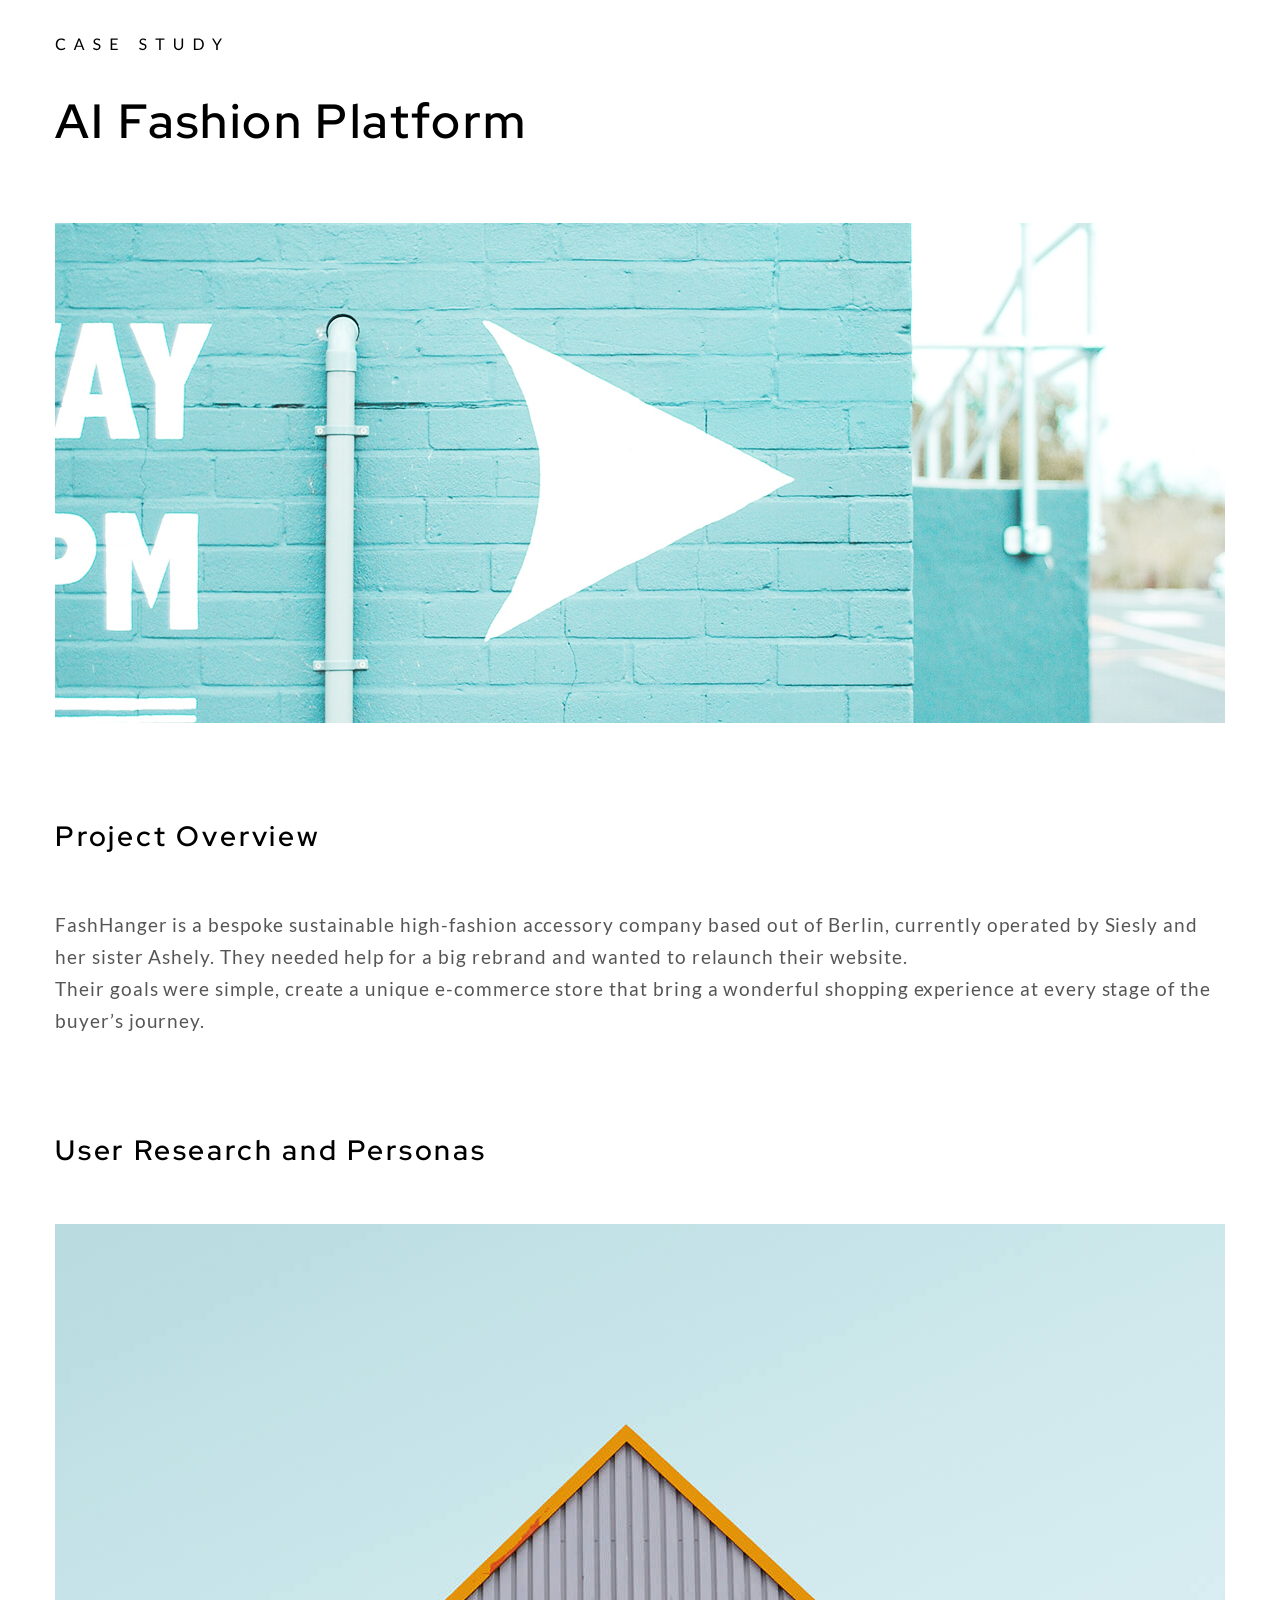
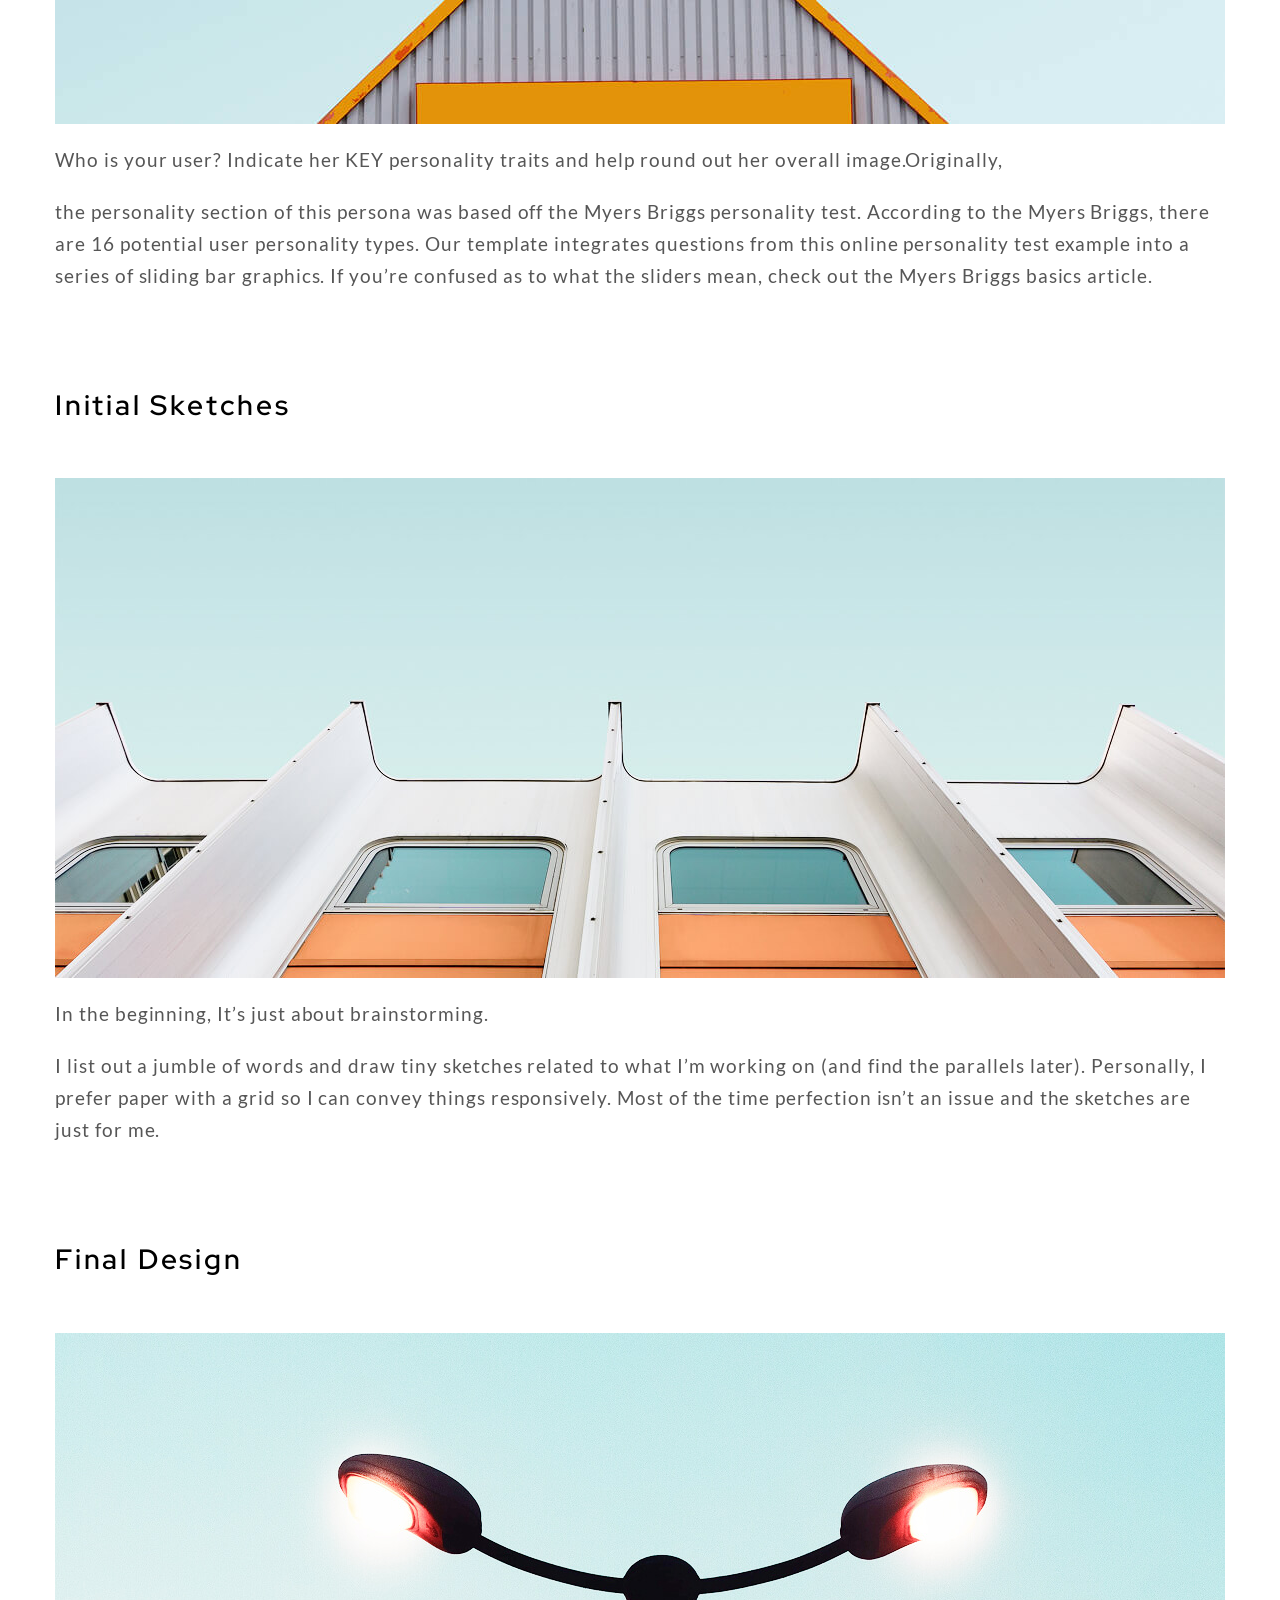
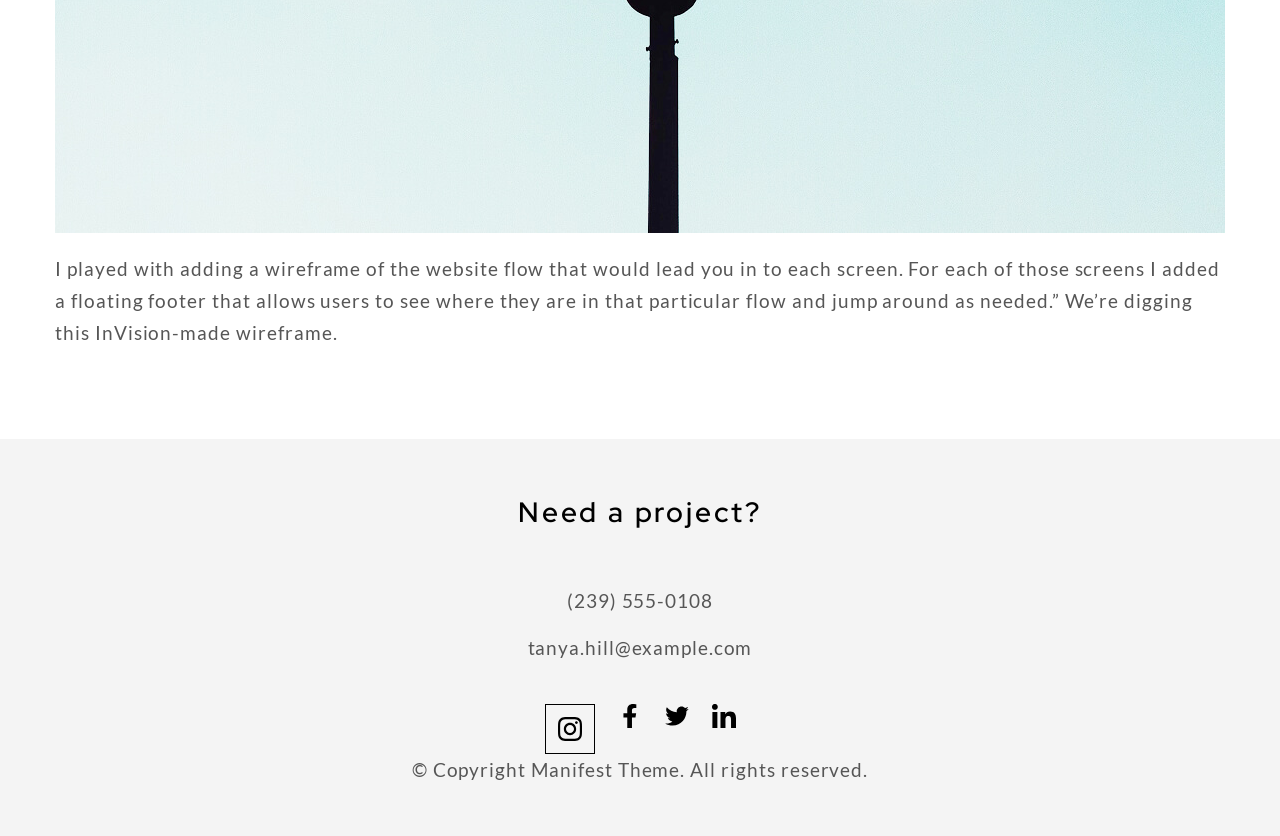
==== commit 12818ee1: "add text" ====
--- a/index.html
+++ b/index.html
@@ -54,7 +54,7 @@
         </picture>
       </section>
 
-      <section class="section 2">
+      <section class="section section_2">
         <h2 class="title title_2">Project Overview</h2>
         <p class="text">
           FashHanger is a bespoke sustainable high-fashion accessory company
--- a/css/main.css
+++ b/css/main.css
@@ -163,6 +163,7 @@
   line-height: 2;
   letter-spacing: 0.05em;
   color: #565656;
+  margin-top: 20px;
 }
 @media screen and (min-width: 768px) {
   .text {
@@ -174,6 +175,10 @@
   .text {
     letter-spacing: 0.1em;
   }
+}
+
+.section_2 .text {
+  margin-top: 0;
 }
 
 .footer {
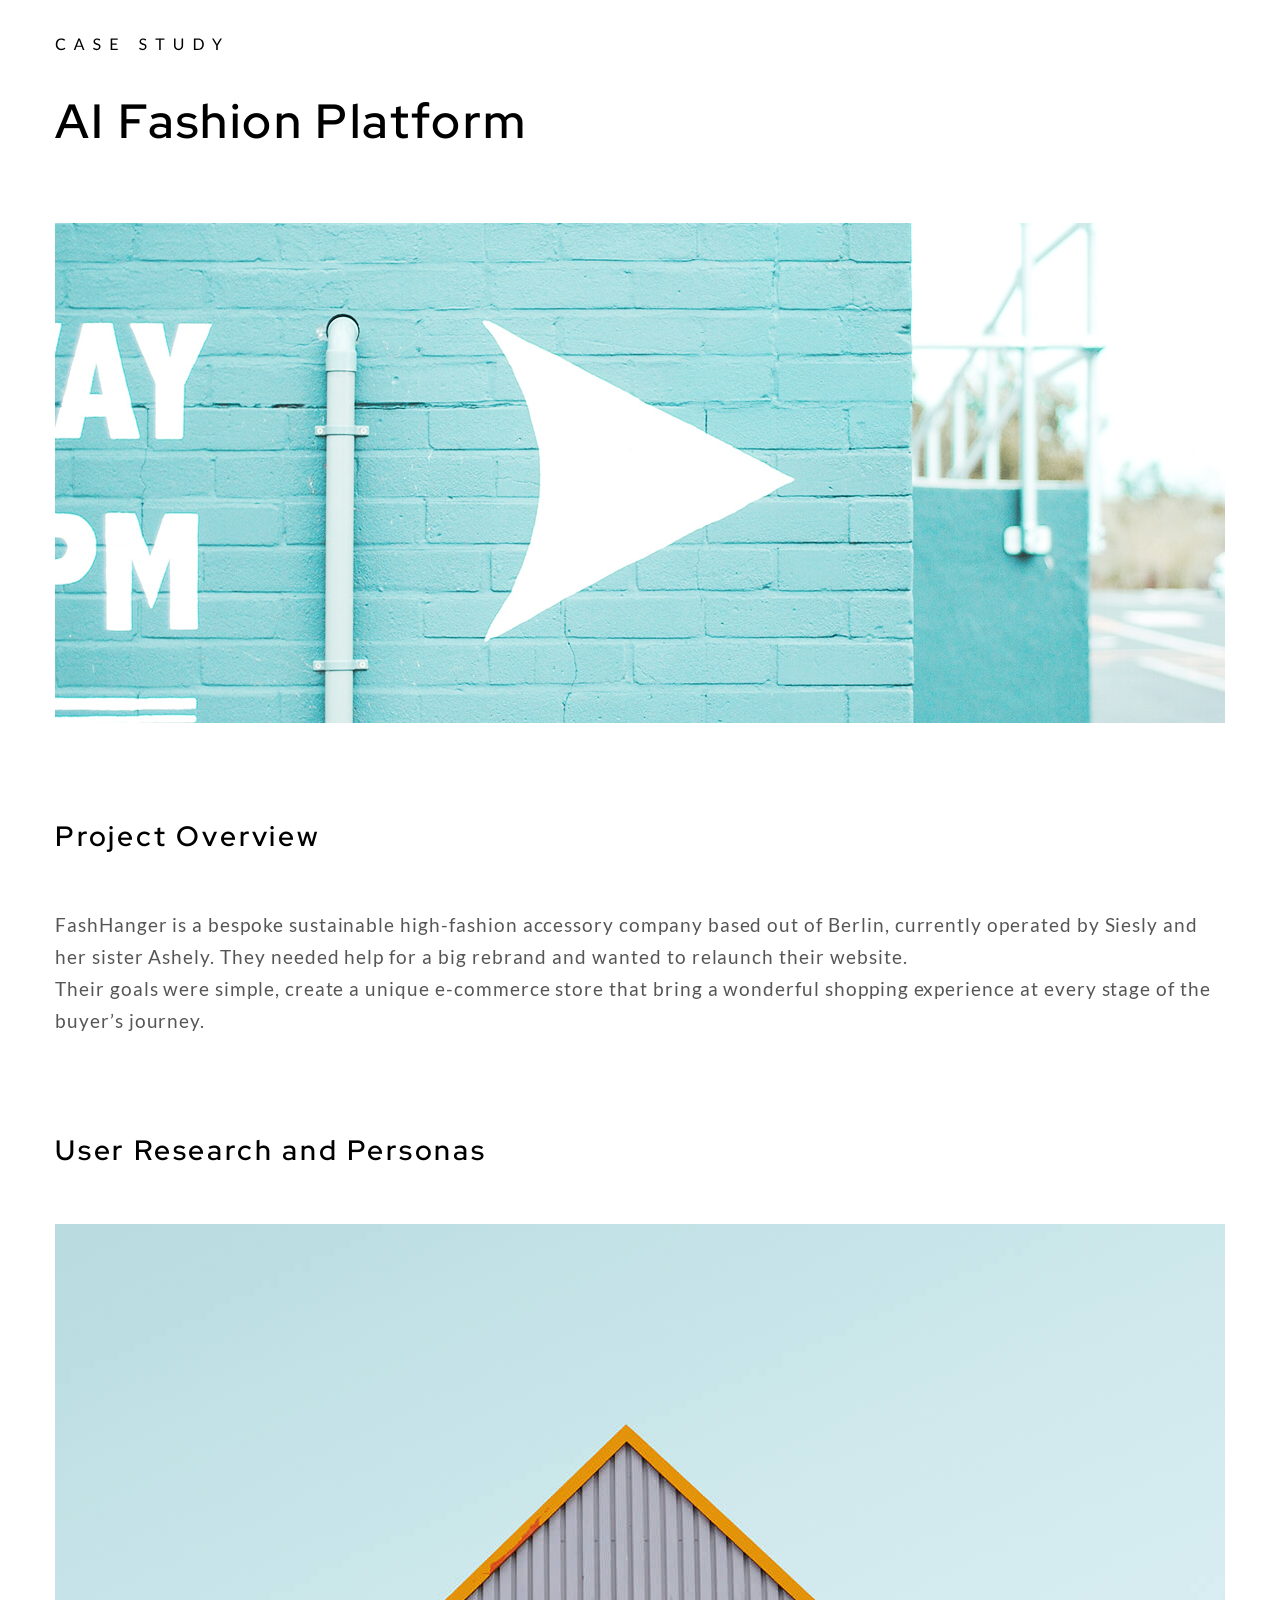
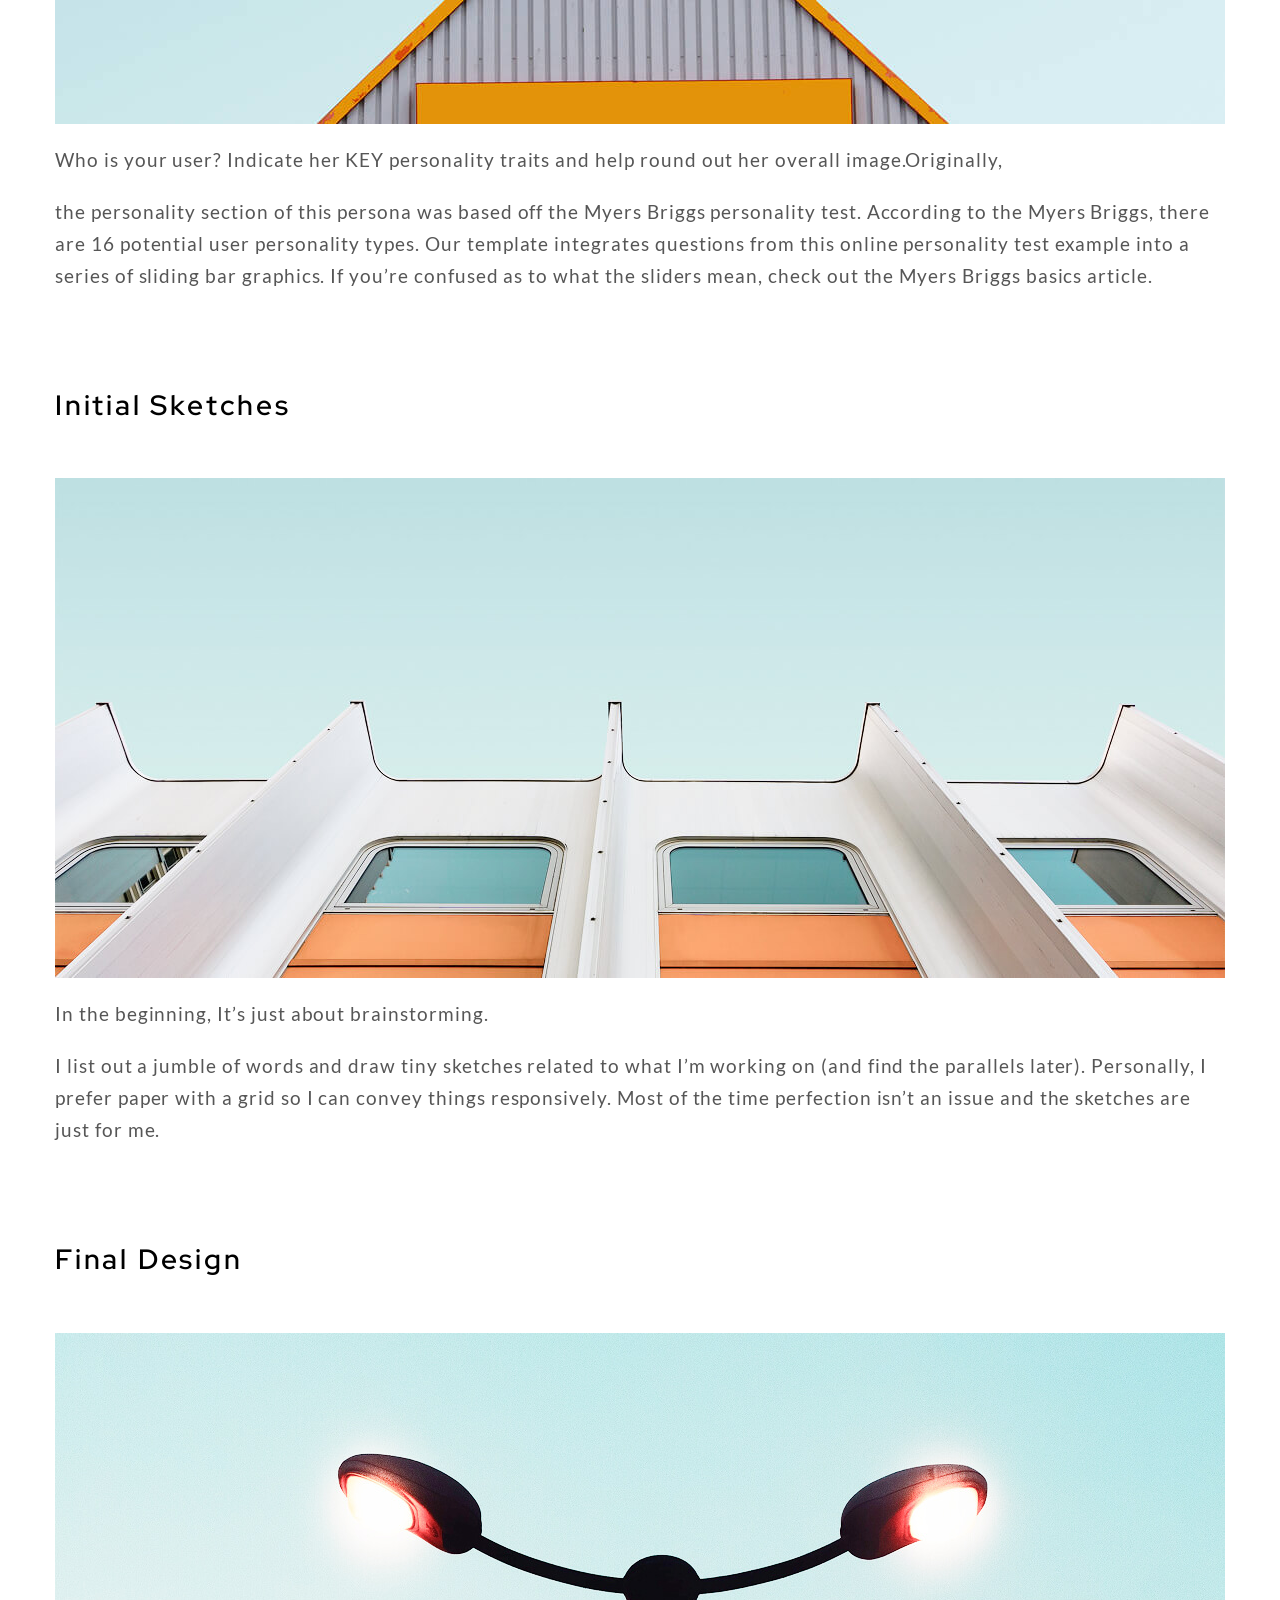
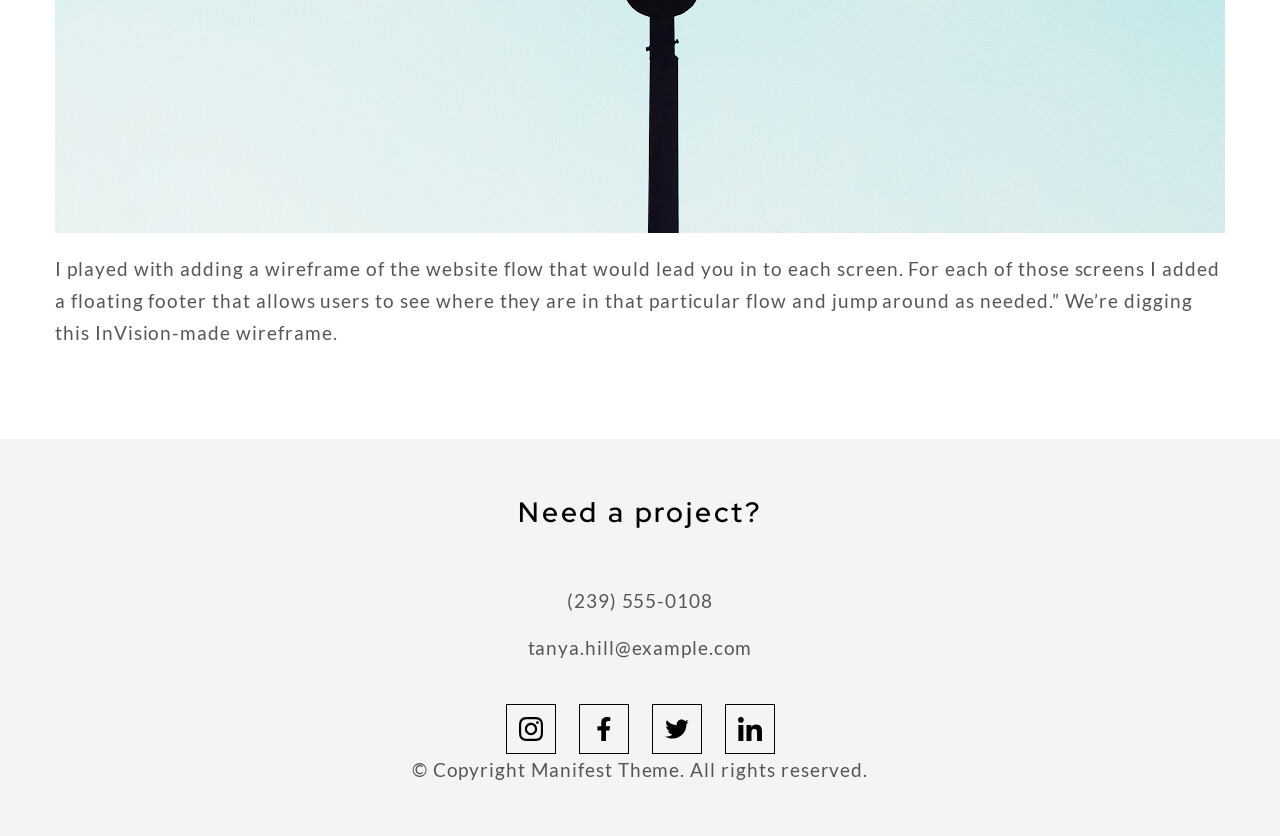
==== commit 93aa34a9: "add footer" ====
--- a/index.html
+++ b/index.html
@@ -202,6 +202,7 @@
         </p>
       </section>
     </main>
+
     <footer class="footer">
       <div class="container container__foo">
         <div class="foo_cont">
@@ -222,10 +223,10 @@
           </div>
 
           <div class="cont_soc">
-            <ul class="menuf menu__soc">
-              <li class="menuf__item">
+            <ul class="menu menu__soc">
+              <li class="menu__item">
                 <a
-                  class="menuf__link"
+                  class="menu__link"
                   href="https://www.instagram.com/"
                   target="_blank"
                 >
--- a/css/main.css
+++ b/css/main.css
@@ -1,4 +1,4 @@
-.menuf__link, .foo_cont, .menu_contact {
+.menu__link, .foo_cont, .menu_contact {
   display: flex;
   justify-content: center;
   align-items: center;
@@ -181,10 +181,20 @@
   margin-top: 0;
 }
 
+a,
+button {
+  /* The second value here is a fallback. */
+  cursor: url(../assets/img/svg/cursor.svg), auto;
+  /* You may need coordinates to adjust the pointer
+     for example, the custom cursor is circular and you want
+     the middle to be where you click */
+  cursor: url(../assets/img/svg/cursor.svg) 15 15, move;
+}
+
 .footer {
+  margin-top: 70px;
   background: #f4f4f4;
-  padding-top: 50px;
-  padding-bottom: 50px;
+  padding: 50px 0px;
 }
 @media screen and (min-width: 1440px) {
   .footer {
@@ -193,20 +203,20 @@
   }
 }
 
-.menuf {
+.menu {
   display: flex;
   gap: 23px;
 }
-.menuf__link {
+.menu__link {
   width: 50px;
   height: 50px;
   border: 1px solid #000;
   background-color: #f4f4f4;
 }
-.menuf__link:hover, .menuf__link:focus {
+.menu__link:hover, .menu__link:focus {
   background-color: #000;
 }
-.menuf__link:hover .icon__social, .menuf__link:focus .icon__social {
+.menu__link:hover .icon__social, .menu__link:focus .icon__social {
   fill: #fff;
 }
 
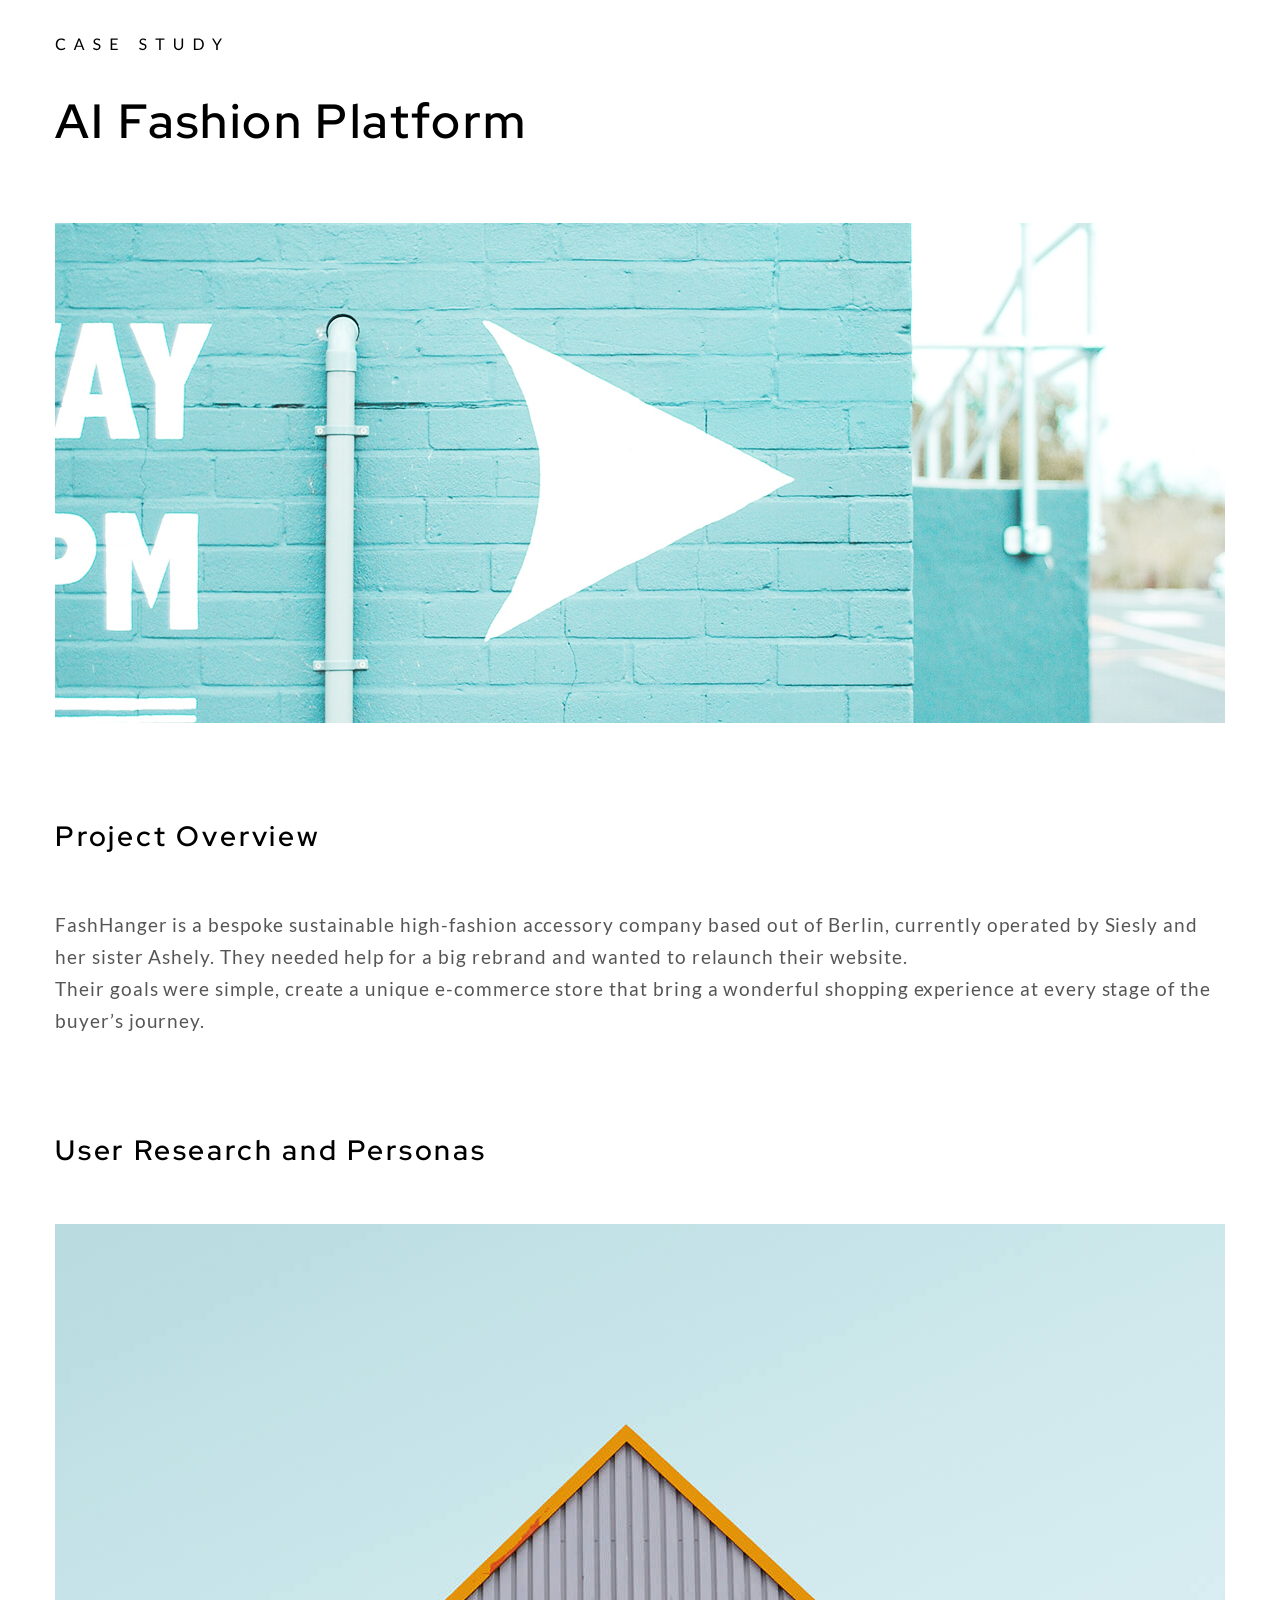
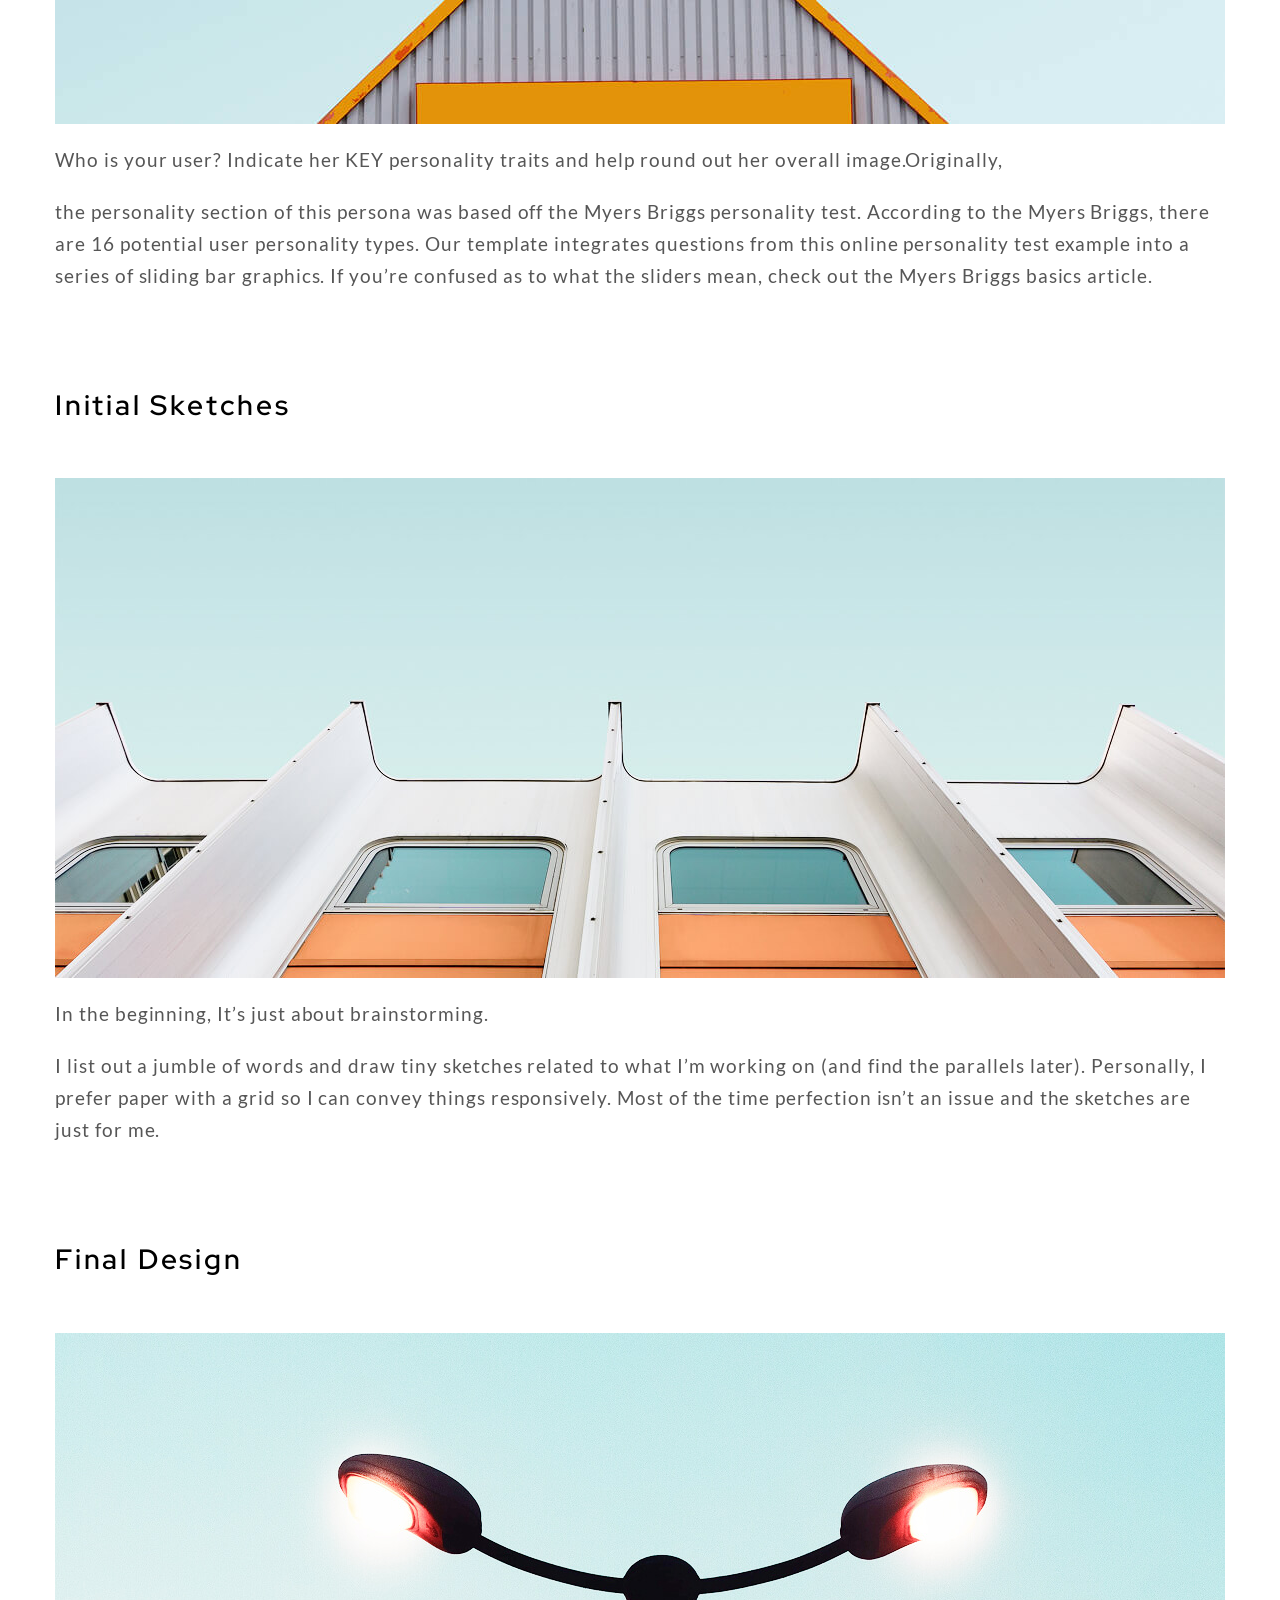
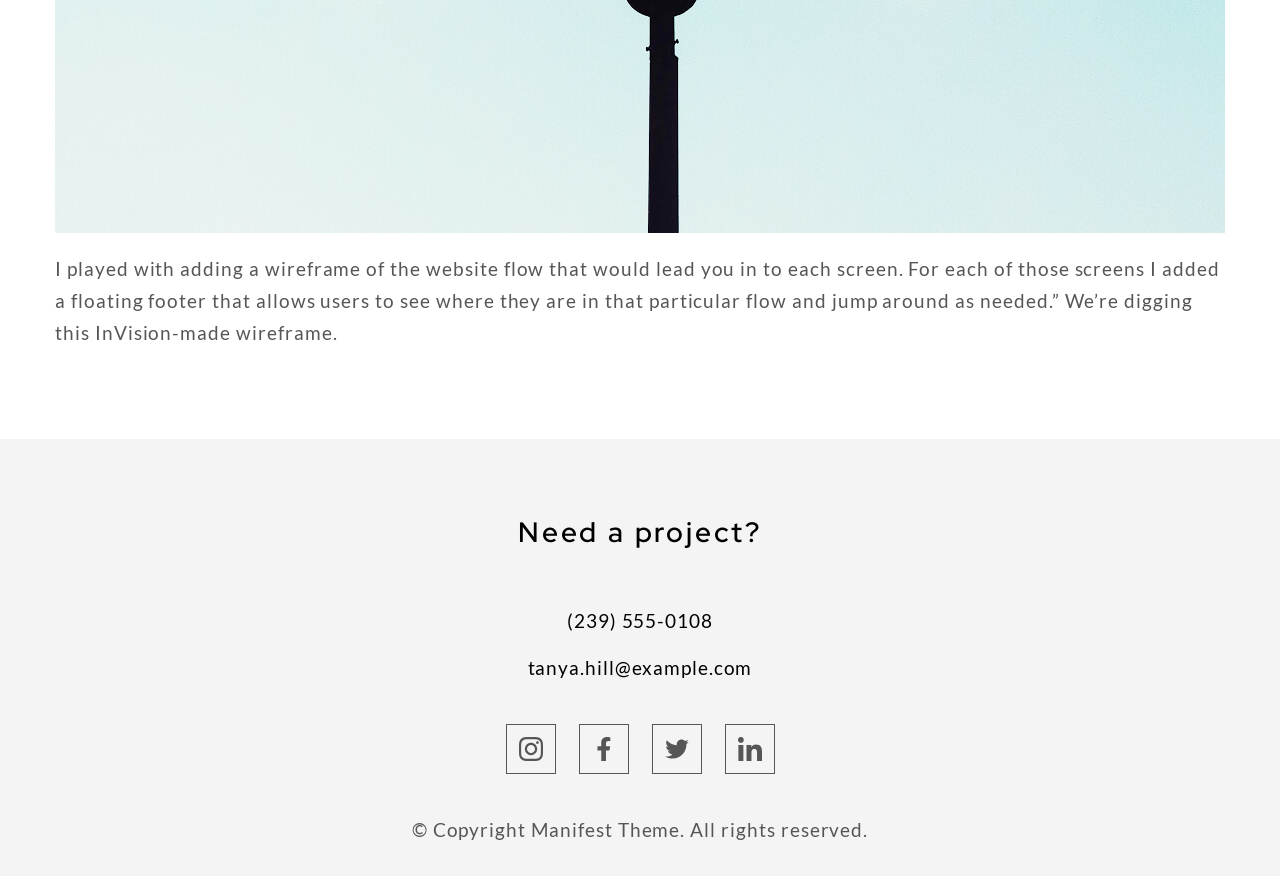
==== commit 7582b2ac: "finish footer styles" ====
--- a/index.html
+++ b/index.html
@@ -7,14 +7,14 @@
     <link
       rel="shortcut icon"
       type="image/x-icon"
-      href="./assets/img/logo.svg"
+      href="./assets/img/svg/favicon.svg"
     />
     <link rel="stylesheet" href="./css/main.css" />
   </head>
   <body>
     <header class="header">
       <a class="logo" href="./index.html">
-        <img class="logo__img" src="./assets/img/logo.svg" alt="logo" />
+        <img class="logo__img" src="./assets/img/svg/logo.svg" alt="logo" />
       </a>
     </header>
     <main class="main">
--- a/css/main.css
+++ b/css/main.css
@@ -183,20 +183,16 @@
 
 a,
 button {
-  /* The second value here is a fallback. */
-  cursor: url(../assets/img/svg/cursor.svg), auto;
-  /* You may need coordinates to adjust the pointer
-     for example, the custom cursor is circular and you want
-     the middle to be where you click */
+  cursor: url(../assets//img/svg/cursor.svg), auto;
   cursor: url(../assets/img/svg/cursor.svg) 15 15, move;
 }
 
 .footer {
-  margin-top: 70px;
+  padding-top: 50px;
+  padding-bottom: 50px;
   background: #f4f4f4;
-  padding: 50px 0px;
-}
-@media screen and (min-width: 1440px) {
+}
+@media screen and (min-width: 1170px) {
   .footer {
     padding-top: 70px;
     padding-bottom: 30px;
@@ -210,24 +206,24 @@
 .menu__link {
   width: 50px;
   height: 50px;
-  border: 1px solid #000;
+  border: 1px solid #565656;
   background-color: #f4f4f4;
 }
 .menu__link:hover, .menu__link:focus {
-  background-color: #000;
+  background-color: #565656;
 }
 .menu__link:hover .icon__social, .menu__link:focus .icon__social {
   fill: #fff;
 }
 
 .link_cont {
-  color: #565656;
+  color: #000;
 }
 
 .icon__social {
   width: 24px;
   height: 24px;
-  fill: #000;
+  fill: #565656;
 }
 
 .foo_cont {
@@ -243,6 +239,7 @@
 
 .small {
   text-align: center;
+  margin-top: 40px;
 }
 @media screen and (min-width: 768px) {
   .small {
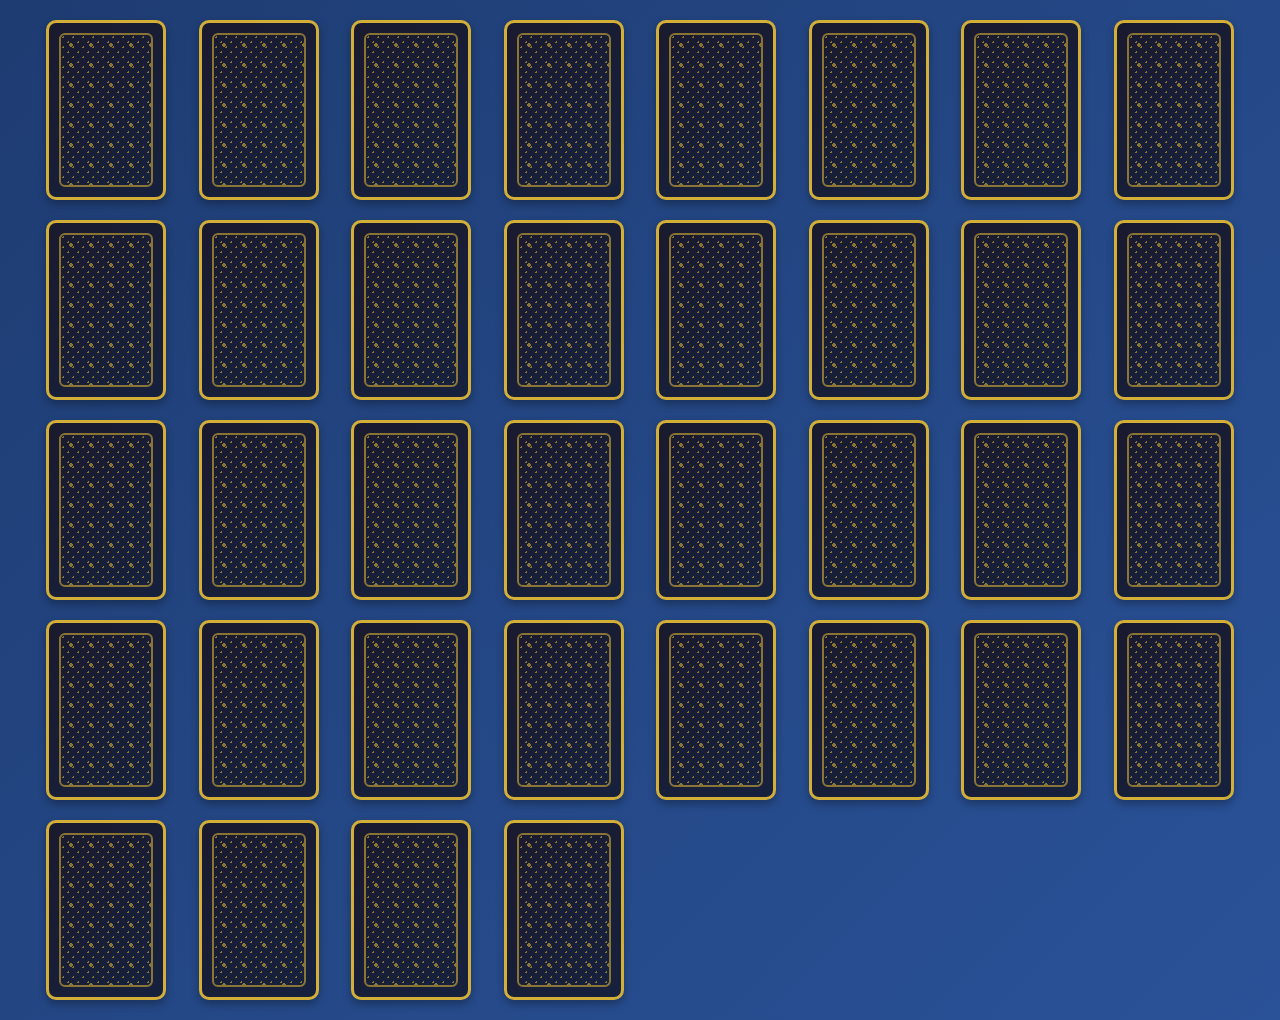
==== commit b673a110: "add html structure 36 cards, css and animation" ====
--- a/index.html
+++ b/index.html
@@ -3,280 +3,950 @@
   <head>
     <meta charset="UTF-8" />
     <meta name="viewport" content="width=device-width, initial-scale=1.0" />
-    <title>HW 19</title>
-    <link
-      rel="shortcut icon"
-      type="image/x-icon"
-      href="./assets/img/svg/favicon.svg"
-    />
+    <title>HW 20 - Fixed Deck</title>
     <link rel="stylesheet" href="./css/main.css" />
   </head>
   <body>
-    <header class="header">
-      <a class="logo" href="./index.html">
-        <img class="logo__img" src="./assets/img/svg/logo.svg" alt="logo" />
-      </a>
-    </header>
-    <main class="main">
-      <section class="section 1">
-        <h1 class="title title_1">AI Fashion Platform</h1>
-        <picture>
-          <source
-            srcset="
-              ./assets/img/desk/hero_desk.jpg    1x,
-              ./assets/img/desk/hero@2x.jpg      2x,
-              ./assets/img/desk/hero_desk@3x.jpg 3x
-            "
-            media="(min-width: 1158px)"
-          />
-          <source
-            srcset="
-              ./assets/img/tab/hero_tab.jpg    1x,
-              ./assets/img/tab/hero_tab@2x.jpg 2x,
-              ./assets/img/tab/hero_tab@3x.jpg 3x
-            "
-            media="(min-width: 768px)"
-          />
-          <source
-            srcset="
-              ./assets/img/mob/hero_mob.jpg    1x,
-              ./assets/img/mob/hero_mob@2x.jpg 2x,
-              ./assets/img/mob/hero_mob@3x.jpg 3x
-            "
-            media="(max-width: 767px)"
-          />
-          <img
-            src="./assets/img/desk/hero_desk.jpg"
-            width=""
-            height=""
-            alt="arrow"
-          />
-        </picture>
-      </section>
+    <div class="deck">
+      <div class="card">
+        <div class="card__inner">
+          <div class="card__face card__back">
+            <div class="card__pattern"></div>
+          </div>
+          <div class="card__face card__front red">
+            <div class="card__corner card__corner--top">
+              <span>6</span>
+              <svg class="suit-icon hearts">
+                <use href="./assets/img/sprite.svg#hearts"></use>
+              </svg>
+            </div>
+            <div class="card__center">
+              <svg class="suit-icon suit-icon--large hearts">
+                <use href="./assets/img/sprite.svg#hearts"></use>
+              </svg>
+            </div>
+            <div class="card__corner card__corner--bottom">
+              <span>6</span>
+              <svg class="suit-icon hearts">
+                <use href="./assets/img/sprite.svg#hearts"></use>
+              </svg>
+            </div>
+          </div>
+        </div>
+      </div>
+      <div class="card">
+        <div class="card__inner">
+          <div class="card__face card__back">
+            <div class="card__pattern"></div>
+          </div>
+          <div class="card__face card__front red">
+            <div class="card__corner card__corner--top">
+              <span>7</span>
+              <svg class="suit-icon hearts">
+                <use href="./assets/img/sprite.svg#hearts"></use>
+              </svg>
+            </div>
+            <div class="card__center">
+              <svg class="suit-icon suit-icon--large hearts">
+                <use href="./assets/img/sprite.svg#hearts"></use>
+              </svg>
+            </div>
+            <div class="card__corner card__corner--bottom">
+              <span>7</span>
+              <svg class="suit-icon hearts">
+                <use href="./assets/img/sprite.svg#hearts"></use>
+              </svg>
+            </div>
+          </div>
+        </div>
+      </div>
+      <div class="card">
+        <div class="card__inner">
+          <div class="card__face card__back">
+            <div class="card__pattern"></div>
+          </div>
+          <div class="card__face card__front red">
+            <div class="card__corner card__corner--top">
+              <span>8</span>
+              <svg class="suit-icon hearts">
+                <use href="./assets/img/sprite.svg#hearts"></use>
+              </svg>
+            </div>
+            <div class="card__center">
+              <svg class="suit-icon suit-icon--large hearts">
+                <use href="./assets/img/sprite.svg#hearts"></use>
+              </svg>
+            </div>
+            <div class="card__corner card__corner--bottom">
+              <span>8</span>
+              <svg class="suit-icon hearts">
+                <use href="./assets/img/sprite.svg#hearts"></use>
+              </svg>
+            </div>
+          </div>
+        </div>
+      </div>
+      <div class="card">
+        <div class="card__inner">
+          <div class="card__face card__back">
+            <div class="card__pattern"></div>
+          </div>
+          <div class="card__face card__front red">
+            <div class="card__corner card__corner--top">
+              <span>9</span>
+              <svg class="suit-icon hearts">
+                <use href="./assets/img/sprite.svg#hearts"></use>
+              </svg>
+            </div>
+            <div class="card__center">
+              <svg class="suit-icon suit-icon--large hearts">
+                <use href="./assets/img/sprite.svg#hearts"></use>
+              </svg>
+            </div>
+            <div class="card__corner card__corner--bottom">
+              <span>9</span>
+              <svg class="suit-icon hearts">
+                <use href="./assets/img/sprite.svg#hearts"></use>
+              </svg>
+            </div>
+          </div>
+        </div>
+      </div>
+      <div class="card">
+        <div class="card__inner">
+          <div class="card__face card__back">
+            <div class="card__pattern"></div>
+          </div>
+          <div class="card__face card__front red">
+            <div class="card__corner card__corner--top">
+              <span>10</span>
+              <svg class="suit-icon hearts">
+                <use href="./assets/img/sprite.svg#hearts"></use>
+              </svg>
+            </div>
+            <div class="card__center">
+              <svg class="suit-icon suit-icon--large hearts">
+                <use href="./assets/img/sprite.svg#hearts"></use>
+              </svg>
+            </div>
+            <div class="card__corner card__corner--bottom">
+              <span>10</span>
+              <svg class="suit-icon hearts">
+                <use href="./assets/img/sprite.svg#hearts"></use>
+              </svg>
+            </div>
+          </div>
+        </div>
+      </div>
+      <div class="card">
+        <div class="card__inner">
+          <div class="card__face card__back">
+            <div class="card__pattern"></div>
+          </div>
+          <div class="card__face card__front red">
+            <div class="card__corner card__corner--top">
+              <span>J</span>
+              <svg class="suit-icon hearts">
+                <use href="./assets/img/sprite.svg#hearts"></use>
+              </svg>
+            </div>
+            <div class="card__center">
+              <svg class="suit-icon suit-icon--large hearts">
+                <use href="./assets/img/sprite.svg#hearts"></use>
+              </svg>
+            </div>
+            <div class="card__corner card__corner--bottom">
+              <span>J</span>
+              <svg class="suit-icon hearts">
+                <use href="./assets/img/sprite.svg#hearts"></use>
+              </svg>
+            </div>
+          </div>
+        </div>
+      </div>
+      <div class="card">
+        <div class="card__inner">
+          <div class="card__face card__back">
+            <div class="card__pattern"></div>
+          </div>
+          <div class="card__face card__front red">
+            <div class="card__corner card__corner--top">
+              <span>Q</span>
+              <svg class="suit-icon hearts">
+                <use href="./assets/img/sprite.svg#hearts"></use>
+              </svg>
+            </div>
+            <div class="card__center">
+              <svg class="suit-icon suit-icon--large hearts">
+                <use href="./assets/img/sprite.svg#hearts"></use>
+              </svg>
+            </div>
+            <div class="card__corner card__corner--bottom">
+              <span>Q</span>
+              <svg class="suit-icon hearts">
+                <use href="./assets/img/sprite.svg#hearts"></use>
+              </svg>
+            </div>
+          </div>
+        </div>
+      </div>
+      <div class="card">
+        <div class="card__inner">
+          <div class="card__face card__back">
+            <div class="card__pattern"></div>
+          </div>
+          <div class="card__face card__front red">
+            <div class="card__corner card__corner--top">
+              <span>K</span>
+              <svg class="suit-icon hearts">
+                <use href="./assets/img/sprite.svg#hearts"></use>
+              </svg>
+            </div>
+            <div class="card__center">
+              <svg class="suit-icon suit-icon--large hearts">
+                <use href="./assets/img/sprite.svg#hearts"></use>
+              </svg>
+            </div>
+            <div class="card__corner card__corner--bottom">
+              <span>K</span>
+              <svg class="suit-icon hearts">
+                <use href="./assets/img/sprite.svg#hearts"></use>
+              </svg>
+            </div>
+          </div>
+        </div>
+      </div>
+      <div class="card">
+        <div class="card__inner">
+          <div class="card__face card__back">
+            <div class="card__pattern"></div>
+          </div>
+          <div class="card__face card__front red">
+            <div class="card__corner card__corner--top">
+              <span>A</span>
+              <svg class="suit-icon hearts">
+                <use href="./assets/img/sprite.svg#hearts"></use>
+              </svg>
+            </div>
+            <div class="card__center">
+              <svg class="suit-icon suit-icon--large hearts">
+                <use href="./assets/img/sprite.svg#hearts"></use>
+              </svg>
+            </div>
+            <div class="card__corner card__corner--bottom">
+              <span>A</span>
+              <svg class="suit-icon hearts">
+                <use href="./assets/img/sprite.svg#hearts"></use>
+              </svg>
+            </div>
+          </div>
+        </div>
+      </div>
 
-      <section class="section section_2">
-        <h2 class="title title_2">Project Overview</h2>
-        <p class="text">
-          FashHanger is a bespoke sustainable high-fashion accessory company
-          based out of Berlin, currently operated by Siesly and her sister
-          Ashely. They needed help for a big rebrand and wanted to relaunch
-          their website.
-        </p>
-        <p class="text">
-          Their goals were simple, create a unique e-commerce store that bring a
-          wonderful shopping experience at every stage of the buyer’s journey.
-        </p>
-      </section>
+      <div class="card">
+        <div class="card__inner">
+          <div class="card__face card__back">
+            <div class="card__pattern"></div>
+          </div>
+          <div class="card__face card__front red">
+            <div class="card__corner card__corner--top">
+              <span>6</span>
+              <svg class="suit-icon diamonds">
+                <use href="./assets/img/sprite.svg#diamond"></use>
+              </svg>
+            </div>
+            <div class="card__center">
+              <svg class="suit-icon suit-icon--large diamonds">
+                <use href="./assets/img/sprite.svg#diamond"></use>
+              </svg>
+            </div>
+            <div class="card__corner card__corner--bottom">
+              <span>6</span>
+              <svg class="suit-icon diamonds">
+                <use href="./assets/img/sprite.svg#diamond"></use>
+              </svg>
+            </div>
+          </div>
+        </div>
+      </div>
+      <div class="card">
+        <div class="card__inner">
+          <div class="card__face card__back">
+            <div class="card__pattern"></div>
+          </div>
+          <div class="card__face card__front red">
+            <div class="card__corner card__corner--top">
+              <span>7</span>
+              <svg class="suit-icon diamonds">
+                <use href="./assets/img/sprite.svg#diamond"></use>
+              </svg>
+            </div>
+            <div class="card__center">
+              <svg class="suit-icon suit-icon--large diamonds">
+                <use href="./assets/img/sprite.svg#diamond"></use>
+              </svg>
+            </div>
+            <div class="card__corner card__corner--bottom">
+              <span>7</span>
+              <svg class="suit-icon diamonds">
+                <use href="./assets/img/sprite.svg#diamond"></use>
+              </svg>
+            </div>
+          </div>
+        </div>
+      </div>
+      <div class="card">
+        <div class="card__inner">
+          <div class="card__face card__back">
+            <div class="card__pattern"></div>
+          </div>
+          <div class="card__face card__front red">
+            <div class="card__corner card__corner--top">
+              <span>8</span>
+              <svg class="suit-icon diamonds">
+                <use href="./assets/img/sprite.svg#diamond"></use>
+              </svg>
+            </div>
+            <div class="card__center">
+              <svg class="suit-icon suit-icon--large diamonds">
+                <use href="./assets/img/sprite.svg#diamond"></use>
+              </svg>
+            </div>
+            <div class="card__corner card__corner--bottom">
+              <span>8</span>
+              <svg class="suit-icon diamonds">
+                <use href="./assets/img/sprite.svg#diamond"></use>
+              </svg>
+            </div>
+          </div>
+        </div>
+      </div>
+      <div class="card">
+        <div class="card__inner">
+          <div class="card__face card__back">
+            <div class="card__pattern"></div>
+          </div>
+          <div class="card__face card__front red">
+            <div class="card__corner card__corner--top">
+              <span>9</span>
+              <svg class="suit-icon diamonds">
+                <use href="./assets/img/sprite.svg#diamond"></use>
+              </svg>
+            </div>
+            <div class="card__center">
+              <svg class="suit-icon suit-icon--large diamonds">
+                <use href="./assets/img/sprite.svg#diamond"></use>
+              </svg>
+            </div>
+            <div class="card__corner card__corner--bottom">
+              <span>9</span>
+              <svg class="suit-icon diamonds">
+                <use href="./assets/img/sprite.svg#diamond"></use>
+              </svg>
+            </div>
+          </div>
+        </div>
+      </div>
+      <div class="card">
+        <div class="card__inner">
+          <div class="card__face card__back">
+            <div class="card__pattern"></div>
+          </div>
+          <div class="card__face card__front red">
+            <div class="card__corner card__corner--top">
+              <span>10</span>
+              <svg class="suit-icon diamonds">
+                <use href="./assets/img/sprite.svg#diamond"></use>
+              </svg>
+            </div>
+            <div class="card__center">
+              <svg class="suit-icon suit-icon--large diamonds">
+                <use href="./assets/img/sprite.svg#diamond"></use>
+              </svg>
+            </div>
+            <div class="card__corner card__corner--bottom">
+              <span>10</span>
+              <svg class="suit-icon diamonds">
+                <use href="./assets/img/sprite.svg#diamond"></use>
+              </svg>
+            </div>
+          </div>
+        </div>
+      </div>
+      <div class="card">
+        <div class="card__inner">
+          <div class="card__face card__back">
+            <div class="card__pattern"></div>
+          </div>
+          <div class="card__face card__front red">
+            <div class="card__corner card__corner--top">
+              <span>J</span>
+              <svg class="suit-icon diamonds">
+                <use href="./assets/img/sprite.svg#diamond"></use>
+              </svg>
+            </div>
+            <div class="card__center">
+              <svg class="suit-icon suit-icon--large diamonds">
+                <use href="./assets/img/sprite.svg#diamond"></use>
+              </svg>
+            </div>
+            <div class="card__corner card__corner--bottom">
+              <span>J</span>
+              <svg class="suit-icon diamonds">
+                <use href="./assets/img/sprite.svg#diamond"></use>
+              </svg>
+            </div>
+          </div>
+        </div>
+      </div>
+      <div class="card">
+        <div class="card__inner">
+          <div class="card__face card__back">
+            <div class="card__pattern"></div>
+          </div>
+          <div class="card__face card__front red">
+            <div class="card__corner card__corner--top">
+              <span>Q</span>
+              <svg class="suit-icon diamonds">
+                <use href="./assets/img/sprite.svg#diamond"></use>
+              </svg>
+            </div>
+            <div class="card__center">
+              <svg class="suit-icon suit-icon--large diamonds">
+                <use href="./assets/img/sprite.svg#diamond"></use>
+              </svg>
+            </div>
+            <div class="card__corner card__corner--bottom">
+              <span>Q</span>
+              <svg class="suit-icon diamonds">
+                <use href="./assets/img/sprite.svg#diamond"></use>
+              </svg>
+            </div>
+          </div>
+        </div>
+      </div>
+      <div class="card">
+        <div class="card__inner">
+          <div class="card__face card__back">
+            <div class="card__pattern"></div>
+          </div>
+          <div class="card__face card__front red">
+            <div class="card__corner card__corner--top">
+              <span>K</span>
+              <svg class="suit-icon diamonds">
+                <use href="./assets/img/sprite.svg#diamond"></use>
+              </svg>
+            </div>
+            <div class="card__center">
+              <svg class="suit-icon suit-icon--large diamonds">
+                <use href="./assets/img/sprite.svg#diamond"></use>
+              </svg>
+            </div>
+            <div class="card__corner card__corner--bottom">
+              <span>K</span>
+              <svg class="suit-icon diamonds">
+                <use href="./assets/img/sprite.svg#diamond"></use>
+              </svg>
+            </div>
+          </div>
+        </div>
+      </div>
+      <div class="card">
+        <div class="card__inner">
+          <div class="card__face card__back">
+            <div class="card__pattern"></div>
+          </div>
+          <div class="card__face card__front red">
+            <div class="card__corner card__corner--top">
+              <span>A</span>
+              <svg class="suit-icon diamonds">
+                <use href="./assets/img/sprite.svg#diamond"></use>
+              </svg>
+            </div>
+            <div class="card__center">
+              <svg class="suit-icon suit-icon--large diamonds">
+                <use href="./assets/img/sprite.svg#diamond"></use>
+              </svg>
+            </div>
+            <div class="card__corner card__corner--bottom">
+              <span>A</span>
+              <svg class="suit-icon diamonds">
+                <use href="./assets/img/sprite.svg#diamond"></use>
+              </svg>
+            </div>
+          </div>
+        </div>
+      </div>
 
-      <section class="section 3">
-        <h2 class="title title_2">User Research and Personas</h2>
-        <picture>
-          <source
-            srcset="
-              ./assets/img/desk/user_desk.jpg    1x,
-              ./assets/img/desk/user_desk@2x.jpg 2x,
-              ./assets/img/desk/user_desk@3x.jpg 3x
-            "
-            media="(min-width: 1158px)"
-          />
-          <source
-            srcset="
-              ./assets/img/tab/user_tab.jpg    1x,
-              ./assets/img/tab/user_tab@2x.jpg 2x,
-              ./assets/img/tab/user_tab@3x.jpg 3x
-            "
-            media="(min-width: 768px)"
-          />
-          <source
-            srcset="
-              ./assets/img/mob/user_mob.jpg    1x,
-              ./assets/img/mob/user_mob@2x.jpg 2x,
-              ./assets/img/mob/user_mob@3x.jpg 3x
-            "
-            media="(max-width: 767px)"
-          />
-          <img
-            src="./assets/img/desk/user_desk.jpg"
-            width=""
-            height=""
-            alt="roof"
-          />
-        </picture>
-        <p class="text">
-          Who is your user? Indicate her KEY personality traits and help round
-          out her overall image.Originally,
-        </p>
-        <p class="text">
-          the personality section of this persona was based off the Myers Briggs
-          personality test. According to the Myers Briggs, there are 16
-          potential user personality types. Our template integrates questions
-          from this online personality test example into a series of sliding bar
-          graphics. If you’re confused as to what the sliders mean, check out
-          the Myers Briggs basics article.
-        </p>
-      </section>
+      <div class="card">
+        <div class="card__inner">
+          <div class="card__face card__back">
+            <div class="card__pattern"></div>
+          </div>
+          <div class="card__face card__front black">
+            <div class="card__corner card__corner--top">
+              <span>6</span>
+              <svg class="suit-icon clubs">
+                <use href="./assets/img/sprite.svg#clubs"></use>
+              </svg>
+            </div>
+            <div class="card__center">
+              <svg class="suit-icon suit-icon--large clubs">
+                <use href="./assets/img/sprite.svg#clubs"></use>
+              </svg>
+            </div>
+            <div class="card__corner card__corner--bottom">
+              <span>6</span>
+              <svg class="suit-icon clubs">
+                <use href="./assets/img/sprite.svg#clubs"></use>
+              </svg>
+            </div>
+          </div>
+        </div>
+      </div>
+      <div class="card">
+        <div class="card__inner">
+          <div class="card__face card__back">
+            <div class="card__pattern"></div>
+          </div>
+          <div class="card__face card__front black">
+            <div class="card__corner card__corner--top">
+              <span>7</span>
+              <svg class="suit-icon clubs">
+                <use href="./assets/img/sprite.svg#clubs"></use>
+              </svg>
+            </div>
+            <div class="card__center">
+              <svg class="suit-icon suit-icon--large clubs">
+                <use href="./assets/img/sprite.svg#clubs"></use>
+              </svg>
+            </div>
+            <div class="card__corner card__corner--bottom">
+              <span>7</span>
+              <svg class="suit-icon clubs">
+                <use href="./assets/img/sprite.svg#clubs"></use>
+              </svg>
+            </div>
+          </div>
+        </div>
+      </div>
+      <div class="card">
+        <div class="card__inner">
+          <div class="card__face card__back">
+            <div class="card__pattern"></div>
+          </div>
+          <div class="card__face card__front black">
+            <div class="card__corner card__corner--top">
+              <span>8</span>
+              <svg class="suit-icon clubs">
+                <use href="./assets/img/sprite.svg#clubs"></use>
+              </svg>
+            </div>
+            <div class="card__center">
+              <svg class="suit-icon suit-icon--large clubs">
+                <use href="./assets/img/sprite.svg#clubs"></use>
+              </svg>
+            </div>
+            <div class="card__corner card__corner--bottom">
+              <span>8</span>
+              <svg class="suit-icon clubs">
+                <use href="./assets/img/sprite.svg#clubs"></use>
+              </svg>
+            </div>
+          </div>
+        </div>
+      </div>
+      <div class="card">
+        <div class="card__inner">
+          <div class="card__face card__back">
+            <div class="card__pattern"></div>
+          </div>
+          <div class="card__face card__front black">
+            <div class="card__corner card__corner--top">
+              <span>9</span>
+              <svg class="suit-icon clubs">
+                <use href="./assets/img/sprite.svg#clubs"></use>
+              </svg>
+            </div>
+            <div class="card__center">
+              <svg class="suit-icon suit-icon--large clubs">
+                <use href="./assets/img/sprite.svg#clubs"></use>
+              </svg>
+            </div>
+            <div class="card__corner card__corner--bottom">
+              <span>9</span>
+              <svg class="suit-icon clubs">
+                <use href="./assets/img/sprite.svg#clubs"></use>
+              </svg>
+            </div>
+          </div>
+        </div>
+      </div>
+      <div class="card">
+        <div class="card__inner">
+          <div class="card__face card__back">
+            <div class="card__pattern"></div>
+          </div>
+          <div class="card__face card__front black">
+            <div class="card__corner card__corner--top">
+              <span>10</span>
+              <svg class="suit-icon clubs">
+                <use href="./assets/img/sprite.svg#clubs"></use>
+              </svg>
+            </div>
+            <div class="card__center">
+              <svg class="suit-icon suit-icon--large clubs">
+                <use href="./assets/img/sprite.svg#clubs"></use>
+              </svg>
+            </div>
+            <div class="card__corner card__corner--bottom">
+              <span>10</span>
+              <svg class="suit-icon clubs">
+                <use href="./assets/img/sprite.svg#clubs"></use>
+              </svg>
+            </div>
+          </div>
+        </div>
+      </div>
+      <div class="card">
+        <div class="card__inner">
+          <div class="card__face card__back">
+            <div class="card__pattern"></div>
+          </div>
+          <div class="card__face card__front black">
+            <div class="card__corner card__corner--top">
+              <span>J</span>
+              <svg class="suit-icon clubs">
+                <use href="./assets/img/sprite.svg#clubs"></use>
+              </svg>
+            </div>
+            <div class="card__center">
+              <svg class="suit-icon suit-icon--large clubs">
+                <use href="./assets/img/sprite.svg#clubs"></use>
+              </svg>
+            </div>
+            <div class="card__corner card__corner--bottom">
+              <span>J</span>
+              <svg class="suit-icon clubs">
+                <use href="./assets/img/sprite.svg#clubs"></use>
+              </svg>
+            </div>
+          </div>
+        </div>
+      </div>
+      <div class="card">
+        <div class="card__inner">
+          <div class="card__face card__back">
+            <div class="card__pattern"></div>
+          </div>
+          <div class="card__face card__front black">
+            <div class="card__corner card__corner--top">
+              <span>Q</span>
+              <svg class="suit-icon clubs">
+                <use href="./assets/img/sprite.svg#clubs"></use>
+              </svg>
+            </div>
+            <div class="card__center">
+              <svg class="suit-icon suit-icon--large clubs">
+                <use href="./assets/img/sprite.svg#clubs"></use>
+              </svg>
+            </div>
+            <div class="card__corner card__corner--bottom">
+              <span>Q</span>
+              <svg class="suit-icon clubs">
+                <use href="./assets/img/sprite.svg#clubs"></use>
+              </svg>
+            </div>
+          </div>
+        </div>
+      </div>
+      <div class="card">
+        <div class="card__inner">
+          <div class="card__face card__back">
+            <div class="card__pattern"></div>
+          </div>
+          <div class="card__face card__front black">
+            <div class="card__corner card__corner--top">
+              <span>K</span>
+              <svg class="suit-icon clubs">
+                <use href="./assets/img/sprite.svg#clubs"></use>
+              </svg>
+            </div>
+            <div class="card__center">
+              <svg class="suit-icon suit-icon--large clubs">
+                <use href="./assets/img/sprite.svg#clubs"></use>
+              </svg>
+            </div>
+            <div class="card__corner card__corner--bottom">
+              <span>K</span>
+              <svg class="suit-icon clubs">
+                <use href="./assets/img/sprite.svg#clubs"></use>
+              </svg>
+            </div>
+          </div>
+        </div>
+      </div>
+      <div class="card">
+        <div class="card__inner">
+          <div class="card__face card__back">
+            <div class="card__pattern"></div>
+          </div>
+          <div class="card__face card__front black">
+            <div class="card__corner card__corner--top">
+              <span>A</span>
+              <svg class="suit-icon clubs">
+                <use href="./assets/img/sprite.svg#clubs"></use>
+              </svg>
+            </div>
+            <div class="card__center">
+              <svg class="suit-icon suit-icon--large clubs">
+                <use href="./assets/img/sprite.svg#clubs"></use>
+              </svg>
+            </div>
+            <div class="card__corner card__corner--bottom">
+              <span>A</span>
+              <svg class="suit-icon clubs">
+                <use href="./assets/img/sprite.svg#clubs"></use>
+              </svg>
+            </div>
+          </div>
+        </div>
+      </div>
 
-      <section class="section 4">
-        <h2 class="title title_2">Initial Sketches</h2>
-        <picture>
-          <source
-            srcset="
-              ./assets/img/desk/init_desk.jpg    1x,
-              /assets/img/desk/init_desk@2x.jpg  2x,
-              ./assets/img/desk/init_desk@3x.jpg 3x
-            "
-            media="(min-width: 1158px)"
-          />
-          <source
-            srcset="
-              ./assets/img/tab/init_tab.jpg    1x,
-              ./assets/img/tab/init_tab@2x.jpg 2x,
-              ./assets/img/tab/init_tab@3x.jpg 3x
-            "
-            media="(min-width: 768px)"
-          />
-          <source
-            srcset="
-              ./assets/img/mob/init_mob.jpg    1x,
-              ./assets/img/mob/init_mob@2x.jpg 2x,
-              ./assets/img/mob/init_mob@3x.jpg 3x
-            "
-            media="(max-width: 767px)"
-          />
-          <img
-            src="./assets/img/desk/init_desk.jpg"
-            width=""
-            height=""
-            alt="building"
-          />
-        </picture>
-        <p class="text">In the beginning, It’s just about brainstorming.</p>
-        <p class="text">
-          I list out a jumble of words and draw tiny sketches related to what
-          I’m working on (and find the parallels later). Personally, I prefer
-          paper with a grid so I can convey things responsively. Most of the
-          time perfection isn’t an issue and the sketches are just for me.
-        </p>
-      </section>
-
-      <section class="section 5">
-        <h2 class="title title_2">Final Design</h2>
-        <picture>
-          <source
-            srcset="
-              ./assets/img/desk/final_desk.jpg    1x,
-              ./assets/img/desk/final_desk@2x.jpg 2x,
-              ./assets/img/desk/final_desk@3x.jpg 3x
-            "
-            media="(min-width: 1158px)"
-          />
-          <source
-            srcset="
-              ./assets/img/tab/final_tab.jpg    1x,
-              ./assets/img/tab/final_tab@2x.jpg 2x,
-              ./assets/img/tab/final_tab@3x.jpg 3x
-            "
-            media="(min-width: 768px)"
-          />
-          <source
-            srcset="
-              ./assets/img/mob/final_mob.jpg    1x,
-              ./assets/img/mob/final_mob@2x.jpg 2x,
-              ./assets/img/mob/final_mob@3x.jpg 3x
-            "
-            media="(max-width: 767px)"
-          />
-          <img
-            src="./assets//img/desk/final_desk.jpg"
-            width=""
-            height=""
-            alt=""
-          />
-        </picture>
-        <p class="text">
-          I played with adding a wireframe of the website flow that would lead
-          you in to each screen. For each of those screens I added a floating
-          footer that allows users to see where they are in that particular flow
-          and jump around as needed.” We’re digging this InVision-made
-          wireframe.
-        </p>
-      </section>
-    </main>
-
-    <footer class="footer">
-      <div class="container container__foo">
-        <div class="foo_cont">
-          <div class="foo_cont_title">
-            <h2 class="title title_2 title_foo">Need a project?</h2>
-            <ul class="menu_contact">
-              <li class="menu_item_contact">
-                <a class="text link_cont" href="tel:+12395550108"
-                  >(239) 555-0108</a
-                >
-              </li>
-              <li class="menu_item_contact">
-                <a class="text link_cont" href="mailto:tanya.hill@example.com"
-                  >tanya.hill@example.com</a
-                >
-              </li>
-            </ul>
-          </div>
-
-          <div class="cont_soc">
-            <ul class="menu menu__soc">
-              <li class="menu__item">
-                <a
-                  class="menu__link"
-                  href="https://www.instagram.com/"
-                  target="_blank"
-                >
-                  <svg class="icon__social">
-                    <use href="./assets/img/svg/sprite.svg#instagram"></use>
-                  </svg>
-                </a>
-              </li>
-
-              <li class="menu__item">
-                <a
-                  class="menu__link"
-                  href="https://www.facebook.com"
-                  target="_blank"
-                >
-                  <svg class="icon__social">
-                    <use href="./assets/img/svg/sprite.svg#facebook"></use>
-                  </svg>
-                </a>
-              </li>
-
-              <li class="menu__item">
-                <a class="menu__link" href="https://x.com/" target="_blank">
-                  <svg class="icon__social">
-                    <use href="./assets/img/svg/sprite.svg#twitter"></use>
-                  </svg>
-                </a>
-              </li>
-
-              <li class="menu__item">
-                <a
-                  class="menu__link"
-                  href="https://ua.linkedin.com/"
-                  target="_blank"
-                >
-                  <svg class="icon__social">
-                    <use href="./assets/img/svg/sprite.svg#linkedin"></use>
-                  </svg>
-                </a>
-              </li>
-            </ul>
-          </div>
-        </div>
-
-        <div class="small">
-          <small class="text copy"
-            >&copy; Copyright Manifest Theme. All rights reserved.</small
-          >
-        </div>
-      </div>
-    </footer>
+      <div class="card">
+        <div class="card__inner">
+          <div class="card__face card__back">
+            <div class="card__pattern"></div>
+          </div>
+          <div class="card__face card__front black">
+            <div class="card__corner card__corner--top">
+              <span>6</span>
+              <svg class="suit-icon spades">
+                <use href="./assets/img/sprite.svg#spades"></use>
+              </svg>
+            </div>
+            <div class="card__center">
+              <svg class="suit-icon suit-icon--large spades">
+                <use href="./assets/img/sprite.svg#spades"></use>
+              </svg>
+            </div>
+            <div class="card__corner card__corner--bottom">
+              <span>6</span>
+              <svg class="suit-icon spades">
+                <use href="./assets/img/sprite.svg#spades"></use>
+              </svg>
+            </div>
+          </div>
+        </div>
+      </div>
+      <div class="card">
+        <div class="card__inner">
+          <div class="card__face card__back">
+            <div class="card__pattern"></div>
+          </div>
+          <div class="card__face card__front black">
+            <div class="card__corner card__corner--top">
+              <span>7</span>
+              <svg class="suit-icon spades">
+                <use href="./assets/img/sprite.svg#spades"></use>
+              </svg>
+            </div>
+            <div class="card__center">
+              <svg class="suit-icon suit-icon--large spades">
+                <use href="./assets/img/sprite.svg#spades"></use>
+              </svg>
+            </div>
+            <div class="card__corner card__corner--bottom">
+              <span>7</span>
+              <svg class="suit-icon spades">
+                <use href="./assets/img/sprite.svg#spades"></use>
+              </svg>
+            </div>
+          </div>
+        </div>
+      </div>
+      <div class="card">
+        <div class="card__inner">
+          <div class="card__face card__back">
+            <div class="card__pattern"></div>
+          </div>
+          <div class="card__face card__front black">
+            <div class="card__corner card__corner--top">
+              <span>8</span>
+              <svg class="suit-icon spades">
+                <use href="./assets/img/sprite.svg#spades"></use>
+              </svg>
+            </div>
+            <div class="card__center">
+              <svg class="suit-icon suit-icon--large spades">
+                <use href="./assets/img/sprite.svg#spades"></use>
+              </svg>
+            </div>
+            <div class="card__corner card__corner--bottom">
+              <span>8</span>
+              <svg class="suit-icon spades">
+                <use href="./assets/img/sprite.svg#spades"></use>
+              </svg>
+            </div>
+          </div>
+        </div>
+      </div>
+      <div class="card">
+        <div class="card__inner">
+          <div class="card__face card__back">
+            <div class="card__pattern"></div>
+          </div>
+          <div class="card__face card__front black">
+            <div class="card__corner card__corner--top">
+              <span>9</span>
+              <svg class="suit-icon spades">
+                <use href="./assets/img/sprite.svg#spades"></use>
+              </svg>
+            </div>
+            <div class="card__center">
+              <svg class="suit-icon suit-icon--large spades">
+                <use href="./assets/img/sprite.svg#spades"></use>
+              </svg>
+            </div>
+            <div class="card__corner card__corner--bottom">
+              <span>9</span>
+              <svg class="suit-icon spades">
+                <use href="./assets/img/sprite.svg#spades"></use>
+              </svg>
+            </div>
+          </div>
+        </div>
+      </div>
+      <div class="card">
+        <div class="card__inner">
+          <div class="card__face card__back">
+            <div class="card__pattern"></div>
+          </div>
+          <div class="card__face card__front black">
+            <div class="card__corner card__corner--top">
+              <span>10</span>
+              <svg class="suit-icon spades">
+                <use href="./assets/img/sprite.svg#spades"></use>
+              </svg>
+            </div>
+            <div class="card__center">
+              <svg class="suit-icon suit-icon--large spades">
+                <use href="./assets/img/sprite.svg#spades"></use>
+              </svg>
+            </div>
+            <div class="card__corner card__corner--bottom">
+              <span>10</span>
+              <svg class="suit-icon spades">
+                <use href="./assets/img/sprite.svg#spades"></use>
+              </svg>
+            </div>
+          </div>
+        </div>
+      </div>
+      <div class="card">
+        <div class="card__inner">
+          <div class="card__face card__back">
+            <div class="card__pattern"></div>
+          </div>
+          <div class="card__face card__front black">
+            <div class="card__corner card__corner--top">
+              <span>J</span>
+              <svg class="suit-icon spades">
+                <use href="./assets/img/sprite.svg#spades"></use>
+              </svg>
+            </div>
+            <div class="card__center">
+              <svg class="suit-icon suit-icon--large spades">
+                <use href="./assets/img/sprite.svg#spades"></use>
+              </svg>
+            </div>
+            <div class="card__corner card__corner--bottom">
+              <span>J</span>
+              <svg class="suit-icon spades">
+                <use href="./assets/img/sprite.svg#spades"></use>
+              </svg>
+            </div>
+          </div>
+        </div>
+      </div>
+      <div class="card">
+        <div class="card__inner">
+          <div class="card__face card__back">
+            <div class="card__pattern"></div>
+          </div>
+          <div class="card__face card__front black">
+            <div class="card__corner card__corner--top">
+              <span>Q</span>
+              <svg class="suit-icon spades">
+                <use href="./assets/img/sprite.svg#spades"></use>
+              </svg>
+            </div>
+            <div class="card__center">
+              <svg class="suit-icon suit-icon--large spades">
+                <use href="./assets/img/sprite.svg#spades"></use>
+              </svg>
+            </div>
+            <div class="card__corner card__corner--bottom">
+              <span>Q</span>
+              <svg class="suit-icon spades">
+                <use href="./assets/img/sprite.svg#spades"></use>
+              </svg>
+            </div>
+          </div>
+        </div>
+      </div>
+      <div class="card">
+        <div class="card__inner">
+          <div class="card__face card__back">
+            <div class="card__pattern"></div>
+          </div>
+          <div class="card__face card__front black">
+            <div class="card__corner card__corner--top">
+              <span>K</span>
+              <svg class="suit-icon spades">
+                <use href="./assets/img/sprite.svg#spades"></use>
+              </svg>
+            </div>
+            <div class="card__center">
+              <svg class="suit-icon suit-icon--large spades">
+                <use href="./assets/img/sprite.svg#spades"></use>
+              </svg>
+            </div>
+            <div class="card__corner card__corner--bottom">
+              <span>K</span>
+              <svg class="suit-icon spades">
+                <use href="./assets/img/sprite.svg#spades"></use>
+              </svg>
+            </div>
+          </div>
+        </div>
+      </div>
+      <div class="card">
+        <div class="card__inner">
+          <div class="card__face card__back">
+            <div class="card__pattern"></div>
+          </div>
+          <div class="card__face card__front black">
+            <div class="card__corner card__corner--top">
+              <span>A</span>
+              <svg class="suit-icon spades">
+                <use href="./assets/img/sprite.svg#spades"></use>
+              </svg>
+            </div>
+            <div class="card__center">
+              <svg class="suit-icon suit-icon--large spades">
+                <use href="./assets/img/sprite.svg#spades"></use>
+              </svg>
+            </div>
+            <div class="card__corner card__corner--bottom">
+              <span>A</span>
+              <svg class="suit-icon spades">
+                <use href="./assets/img/sprite.svg#spades"></use>
+              </svg>
+            </div>
+          </div>
+        </div>
+      </div>
+    </div>
   </body>
 </html>
--- a/css/main.css
+++ b/css/main.css
@@ -1,254 +1,139 @@
-.menu__link, .foo_cont, .menu_contact {
+* {
+  margin: 0;
+  padding: 0;
+  box-sizing: border-box;
+}
+
+body {
+  font-family: "Georgia", serif;
+  background: linear-gradient(135deg, #1e3c72 0%, #2a5298 100%);
+  min-height: 100vh;
+  display: flex;
+  justify-content: center;
+  align-items: center;
+  padding: 20px;
+}
+
+.deck {
+  display: grid;
+  grid-template-columns: repeat(auto-fit, minmax(120px, 1fr));
+  gap: 20px;
+  max-width: 1200px;
+  width: 100%;
+}
+
+.card {
+  width: 120px;
+  height: 180px;
+  perspective: 1000px;
+  cursor: pointer;
+  margin: 0 auto;
+}
+
+.card__inner {
+  position: relative;
+  width: 100%;
+  height: 100%;
+  transition: transform 0.6s;
+  transform-style: preserve-3d;
+}
+
+.card:hover .card__inner {
+  transform: rotateY(180deg);
+}
+
+.card__face {
+  position: absolute;
+  width: 100%;
+  height: 100%;
+  backface-visibility: hidden;
+  border-radius: 10px;
+  box-shadow: 0 4px 8px rgba(0, 0, 0, 0.3);
+}
+
+.card__back {
+  background: linear-gradient(135deg, #1a1a2e 0%, #16213e 100%);
+  border: 3px solid #d4af37;
+  display: flex;
+  justify-content: center;
+  align-items: center;
+  padding: 10px;
+}
+
+.card__pattern {
+  width: 100%;
+  height: 100%;
+  background: radial-gradient(circle at 50% 50%, #d4af37 2px, transparent 2px), radial-gradient(circle at 25% 25%, #d4af37 1px, transparent 1px), radial-gradient(circle at 75% 75%, #d4af37 1px, transparent 1px);
+  background-size: 20px 20px, 10px 10px, 10px 10px;
+  border: 2px solid #d4af37;
+  border-radius: 6px;
+  opacity: 0.6;
+}
+
+.card__front {
+  background: white;
+  border: 2px solid #333;
+  transform: rotateY(180deg);
+  display: flex;
+  flex-direction: column;
+  padding: 8px;
+}
+
+.card__front.red {
+  color: #e74c3c;
+}
+
+.card__front.black {
+  color: #2c3e50;
+}
+
+.card__corner {
+  display: flex;
+  flex-direction: column;
+  align-items: center;
+  font-size: 18px;
+  font-weight: bold;
+  line-height: 1;
+}
+
+.card__corner--top {
+  position: absolute;
+  top: 8px;
+  left: 8px;
+}
+
+.card__corner--bottom {
+  position: absolute;
+  bottom: 8px;
+  right: 8px;
+  transform: rotate(180deg);
+}
+
+.card__center {
+  flex: 1;
   display: flex;
   justify-content: center;
   align-items: center;
 }
 
-@font-face {
-  font-family: "Lato";
-  src: url("../assets/fonts/Lato/Lato-Regular.woff2") format("woff2"), url("../assets/fonts/Lato/Lato-Regular.woff") format("woff");
-  font-weight: 400;
-  font-style: normal;
-  font-display: swap;
-}
-@font-face {
-  font-family: "Lato";
-  src: url("../assets/fonts/Lato/Lato-Bold.woff2") format("woff2"), url("../assets/fonts/Lato/Lato-Bold.woff") format("woff");
-  font-weight: 700;
-  font-style: normal;
-  font-display: swap;
-}
-@font-face {
-  font-family: "RedHatDisplay";
-  src: url("../assets/fonts/Red-Hat-Display/RedHatDisplayRegular.woff2") format("woff2"), url("../assets/fonts/Red-Hat-Display/RedHatDisplayRegular.woff") format("woff");
-  font-weight: 400;
-  font-style: normal;
-  font-display: swap;
-}
-@font-face {
-  font-family: "RedHatDisplay";
-  src: url("../assets/fonts/Red-Hat-Display/RedHatDisplayMedium.woff2") format("woff2"), url("../assets/fonts/Red-Hat-Display/RedHatDisplayMedium.woff") format("woff");
-  font-weight: 500;
-  font-style: normal;
-  font-display: swap;
-}
-@font-face {
-  font-family: "RedHatDisplay";
-  src: url("../assets/fonts/Red-Hat-Display/RedHatDisplaySemiBold.woff2") format("woff2"), url("../assets/fonts/Red-Hat-Display/RedHatDisplaySemiBold.woff") format("woff");
-  font-weight: 600;
-  font-style: normal;
-  font-display: swap;
-}
-*,
-*::before,
-*::after {
-  box-sizing: border-box;
-  padding: 0;
-  margin: 0;
+.suit-icon {
+  width: 16px;
+  height: 16px;
+  margin-top: 2px;
 }
 
-html,
-body {
-  font-family: "Lato";
-  min-height: 100dvh;
+.suit-icon--large {
+  width: 50px;
+  height: 50px;
 }
 
-ul,
-ol {
-  padding-left: 0;
-  list-style: none;
-}
-
-a {
-  text-decoration: none;
-}
-
-img {
-  display: block;
-  max-width: 100%;
-}
-
-.header,
-.section,
-.banner,
-.blog,
-.footer {
-  padding: 0 calc(50vw - 585px);
-}
-@media screen and (max-width: 1200px) {
-  .header,
-  .section,
-  .banner,
-  .blog,
-  .footer {
-    padding: 0 calc(50vw - (585px - 12%));
+@media (max-width: 768px) {
+  .deck {
+    grid-template-columns: repeat(auto-fit, minmax(100px, 1fr));
+    gap: 15px;
   }
-}
-@media screen and (max-width: 992px) {
-  .header,
-  .section,
-  .banner,
-  .blog,
-  .footer {
-    padding: 0 calc(50vw - (585px - 27%));
+  .card {
+    width: 100px;
+    height: 150px;
   }
-}
-@media screen and (max-width: 768px) {
-  .header,
-  .section,
-  .banner,
-  .blog,
-  .footer {
-    padding: 0 15px;
-  }
-}
-
-.header {
-  padding-top: 18px;
-  padding-bottom: 18px;
-}
-@media screen and (min-width: 1170px) {
-  .header {
-    padding-top: 38px;
-    padding-bottom: 38px;
-  }
-}
-
-.title {
-  font-family: "RedHatDisplay";
-  font-weight: 600;
-  font-size: 26px;
-  line-height: 1.66;
-  letter-spacing: 0.1em;
-  color: #000;
-  margin-bottom: 40px;
-}
-@media screen and (min-width: 768px) {
-  .title {
-    font-size: 28px;
-    margin-bottom: 50px;
-  }
-}
-.title_1 {
-  font-size: 29px;
-  letter-spacing: 0.05em;
-}
-@media screen and (min-width: 768px) {
-  .title_1 {
-    font-size: 33px;
-    line-height: 1.51515;
-  }
-}
-@media screen and (min-width: 1170px) {
-  .title_1 {
-    margin-bottom: 70px;
-    font-size: 48px;
-    line-height: 1.33333;
-  }
-}
-
-.section {
-  margin-bottom: 70px;
-}
-@media screen and (min-width: 1170px) {
-  .section {
-    margin-bottom: 90px;
-  }
-}
-
-.text {
-  font-family: "Lato";
-  font-weight: 400;
-  font-size: 16px;
-  line-height: 2;
-  letter-spacing: 0.05em;
-  color: #565656;
-  margin-top: 20px;
-}
-@media screen and (min-width: 768px) {
-  .text {
-    font-size: 19px;
-    line-height: 1.68421;
-  }
-}
-@media screen and (min-width: 768px) and (max-width: 1170px) {
-  .text {
-    letter-spacing: 0.1em;
-  }
-}
-
-.section_2 .text {
-  margin-top: 0;
-}
-
-a,
-button {
-  cursor: url(../assets//img/svg/cursor.svg), auto;
-  cursor: url(../assets/img/svg/cursor.svg) 15 15, move;
-}
-
-.footer {
-  padding-top: 50px;
-  padding-bottom: 50px;
-  background: #f4f4f4;
-}
-@media screen and (min-width: 1170px) {
-  .footer {
-    padding-top: 70px;
-    padding-bottom: 30px;
-  }
-}
-
-.menu {
-  display: flex;
-  gap: 23px;
-}
-.menu__link {
-  width: 50px;
-  height: 50px;
-  border: 1px solid #565656;
-  background-color: #f4f4f4;
-}
-.menu__link:hover, .menu__link:focus {
-  background-color: #565656;
-}
-.menu__link:hover .icon__social, .menu__link:focus .icon__social {
-  fill: #fff;
-}
-
-.link_cont {
-  color: #000;
-}
-
-.icon__social {
-  width: 24px;
-  height: 24px;
-  fill: #565656;
-}
-
-.foo_cont {
-  justify-content: space-between;
-  flex-direction: column;
-  gap: 40px;
-}
-@media screen and (min-width: 1440px) {
-  .foo_cont {
-    flex-direction: row;
-  }
-}
-
-.small {
-  text-align: center;
-  margin-top: 40px;
-}
-@media screen and (min-width: 768px) {
-  .small {
-    font-size: 12px;
-  }
-}
-
-.menu_contact {
-  margin-top: 20px;
-  flex-direction: column;
-  gap: 15px;
 }/*# sourceMappingURL=main.css.map */
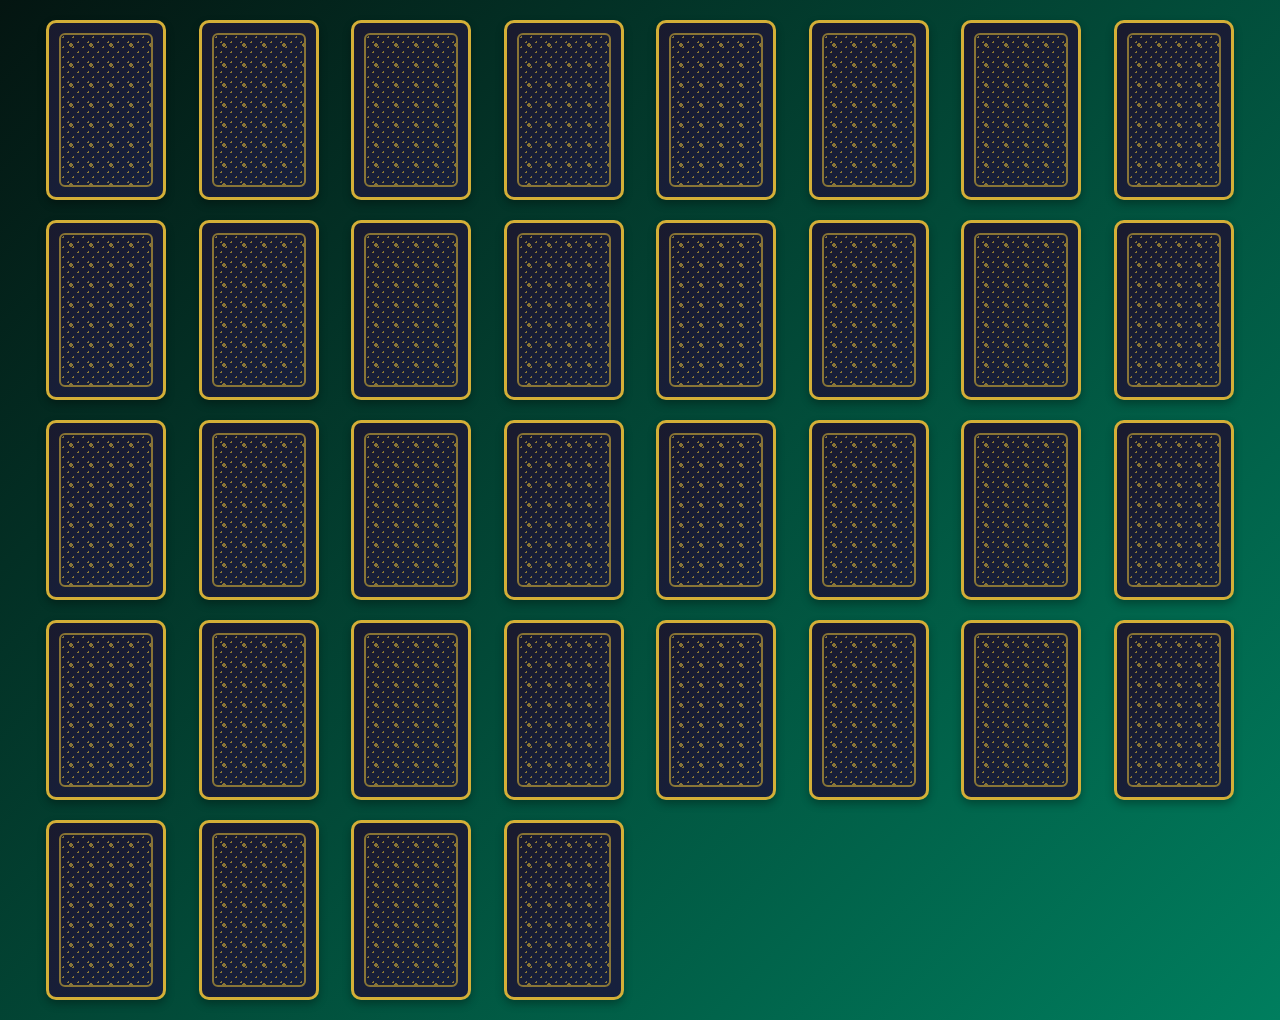
==== commit ad7d2038: "fix mistake" ====
--- a/index.html
+++ b/index.html
@@ -3,7 +3,7 @@
   <head>
     <meta charset="UTF-8" />
     <meta name="viewport" content="width=device-width, initial-scale=1.0" />
-    <title>HW 20 - Fixed Deck</title>
+    <title>HW 20</title>
     <link rel="stylesheet" href="./css/main.css" />
   </head>
   <body>
--- a/css/main.css
+++ b/css/main.css
@@ -6,7 +6,7 @@
 
 body {
   font-family: "Georgia", serif;
-  background: linear-gradient(135deg, #1e3c72 0%, #2a5298 100%);
+  background: linear-gradient(135deg, #041511 0%, #007e5e 100%);
   min-height: 100vh;
   display: flex;
   justify-content: center;
@@ -21,6 +21,12 @@
   max-width: 1200px;
   width: 100%;
 }
+@media (max-width: 768px) {
+  .deck {
+    grid-template-columns: repeat(auto-fit, minmax(100px, 1fr));
+    gap: 15px;
+  }
+}
 
 .card {
   width: 120px;
@@ -29,7 +35,12 @@
   cursor: pointer;
   margin: 0 auto;
 }
-
+@media (max-width: 768px) {
+  .card {
+    width: 100px;
+    height: 150px;
+  }
+}
 .card__inner {
   position: relative;
   width: 100%;
@@ -37,11 +48,9 @@
   transition: transform 0.6s;
   transform-style: preserve-3d;
 }
-
 .card:hover .card__inner {
   transform: rotateY(180deg);
 }
-
 .card__face {
   position: absolute;
   width: 100%;
@@ -50,7 +59,6 @@
   border-radius: 10px;
   box-shadow: 0 4px 8px rgba(0, 0, 0, 0.3);
 }
-
 .card__back {
   background: linear-gradient(135deg, #1a1a2e 0%, #16213e 100%);
   border: 3px solid #d4af37;
@@ -59,7 +67,6 @@
   align-items: center;
   padding: 10px;
 }
-
 .card__pattern {
   width: 100%;
   height: 100%;
@@ -69,7 +76,6 @@
   border-radius: 6px;
   opacity: 0.6;
 }
-
 .card__front {
   background: white;
   border: 2px solid #333;
@@ -78,15 +84,12 @@
   flex-direction: column;
   padding: 8px;
 }
-
 .card__front.red {
   color: #e74c3c;
 }
-
 .card__front.black {
   color: #2c3e50;
 }
-
 .card__corner {
   display: flex;
   flex-direction: column;
@@ -95,20 +98,17 @@
   font-weight: bold;
   line-height: 1;
 }
-
 .card__corner--top {
   position: absolute;
   top: 8px;
   left: 8px;
 }
-
 .card__corner--bottom {
   position: absolute;
   bottom: 8px;
   right: 8px;
   transform: rotate(180deg);
 }
-
 .card__center {
   flex: 1;
   display: flex;
@@ -121,19 +121,7 @@
   height: 16px;
   margin-top: 2px;
 }
-
 .suit-icon--large {
   width: 50px;
   height: 50px;
-}
-
-@media (max-width: 768px) {
-  .deck {
-    grid-template-columns: repeat(auto-fit, minmax(100px, 1fr));
-    gap: 15px;
-  }
-  .card {
-    width: 100px;
-    height: 150px;
-  }
 }/*# sourceMappingURL=main.css.map */
